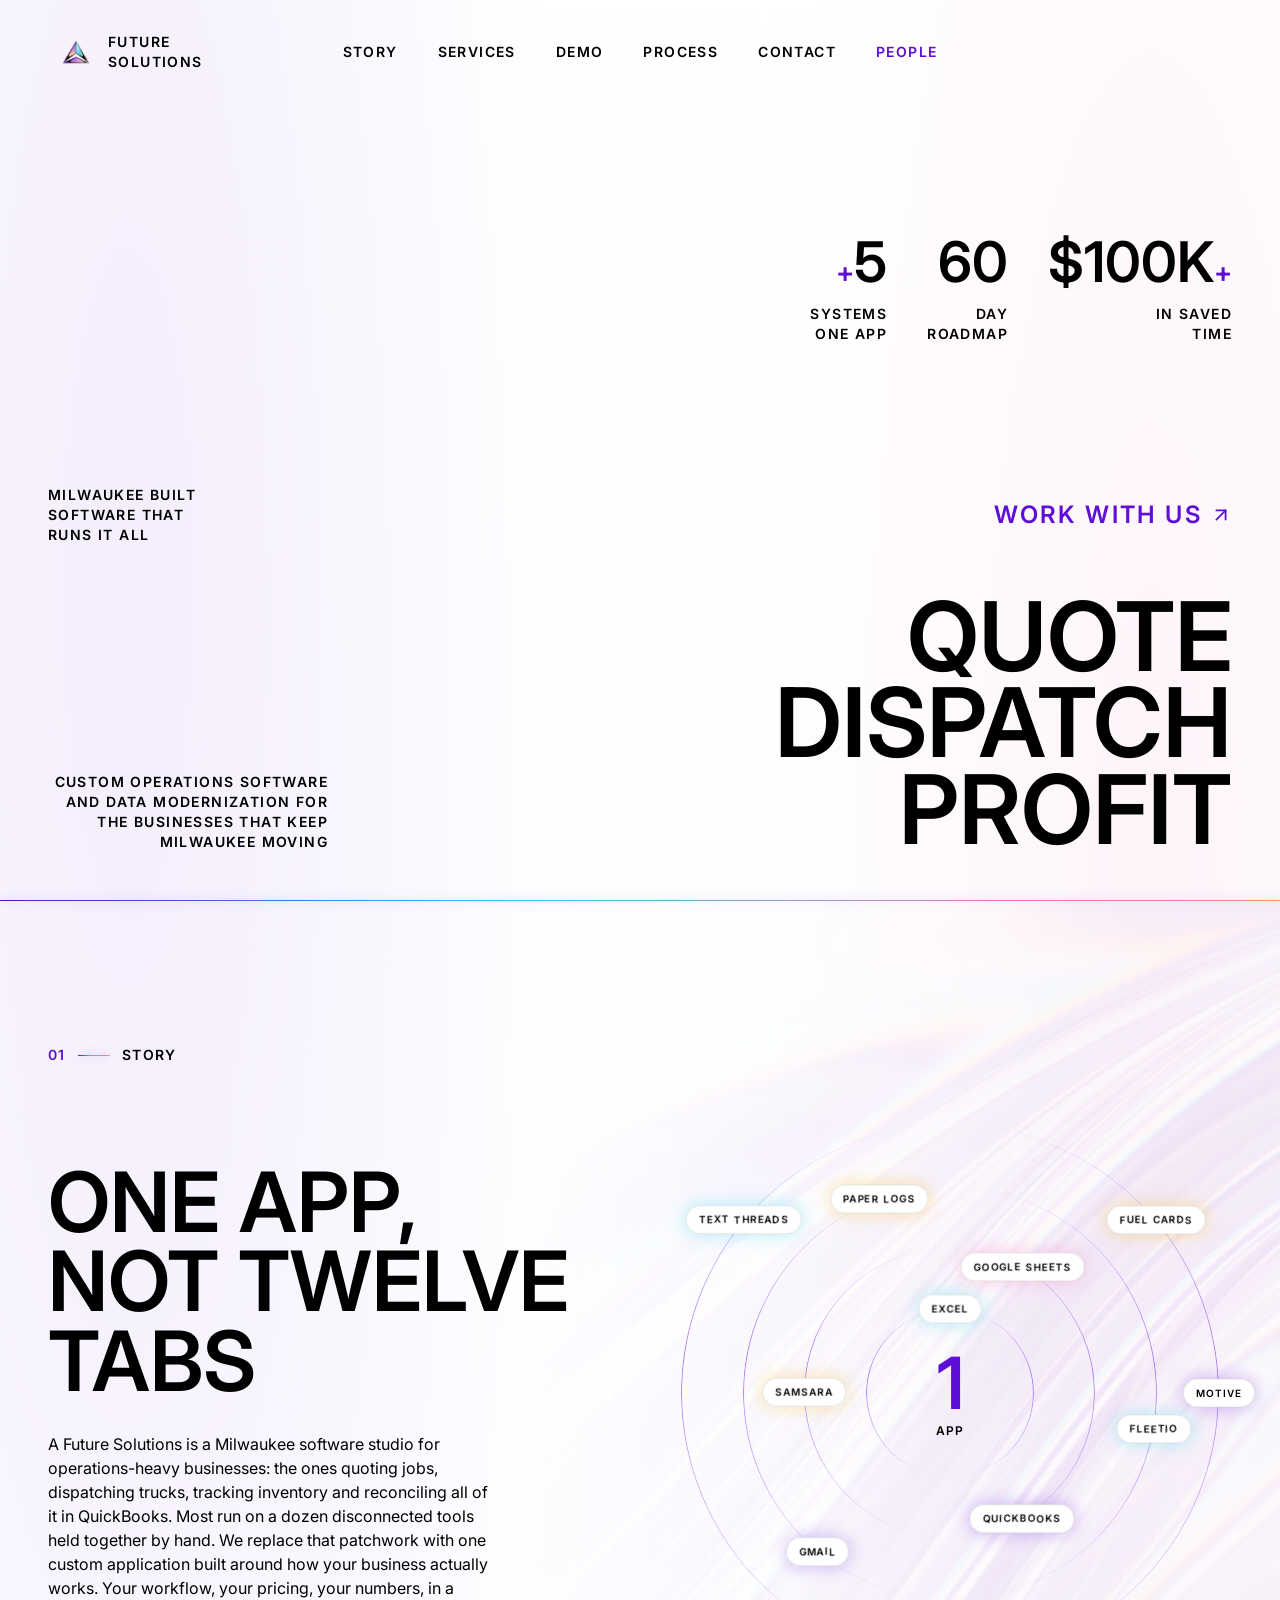
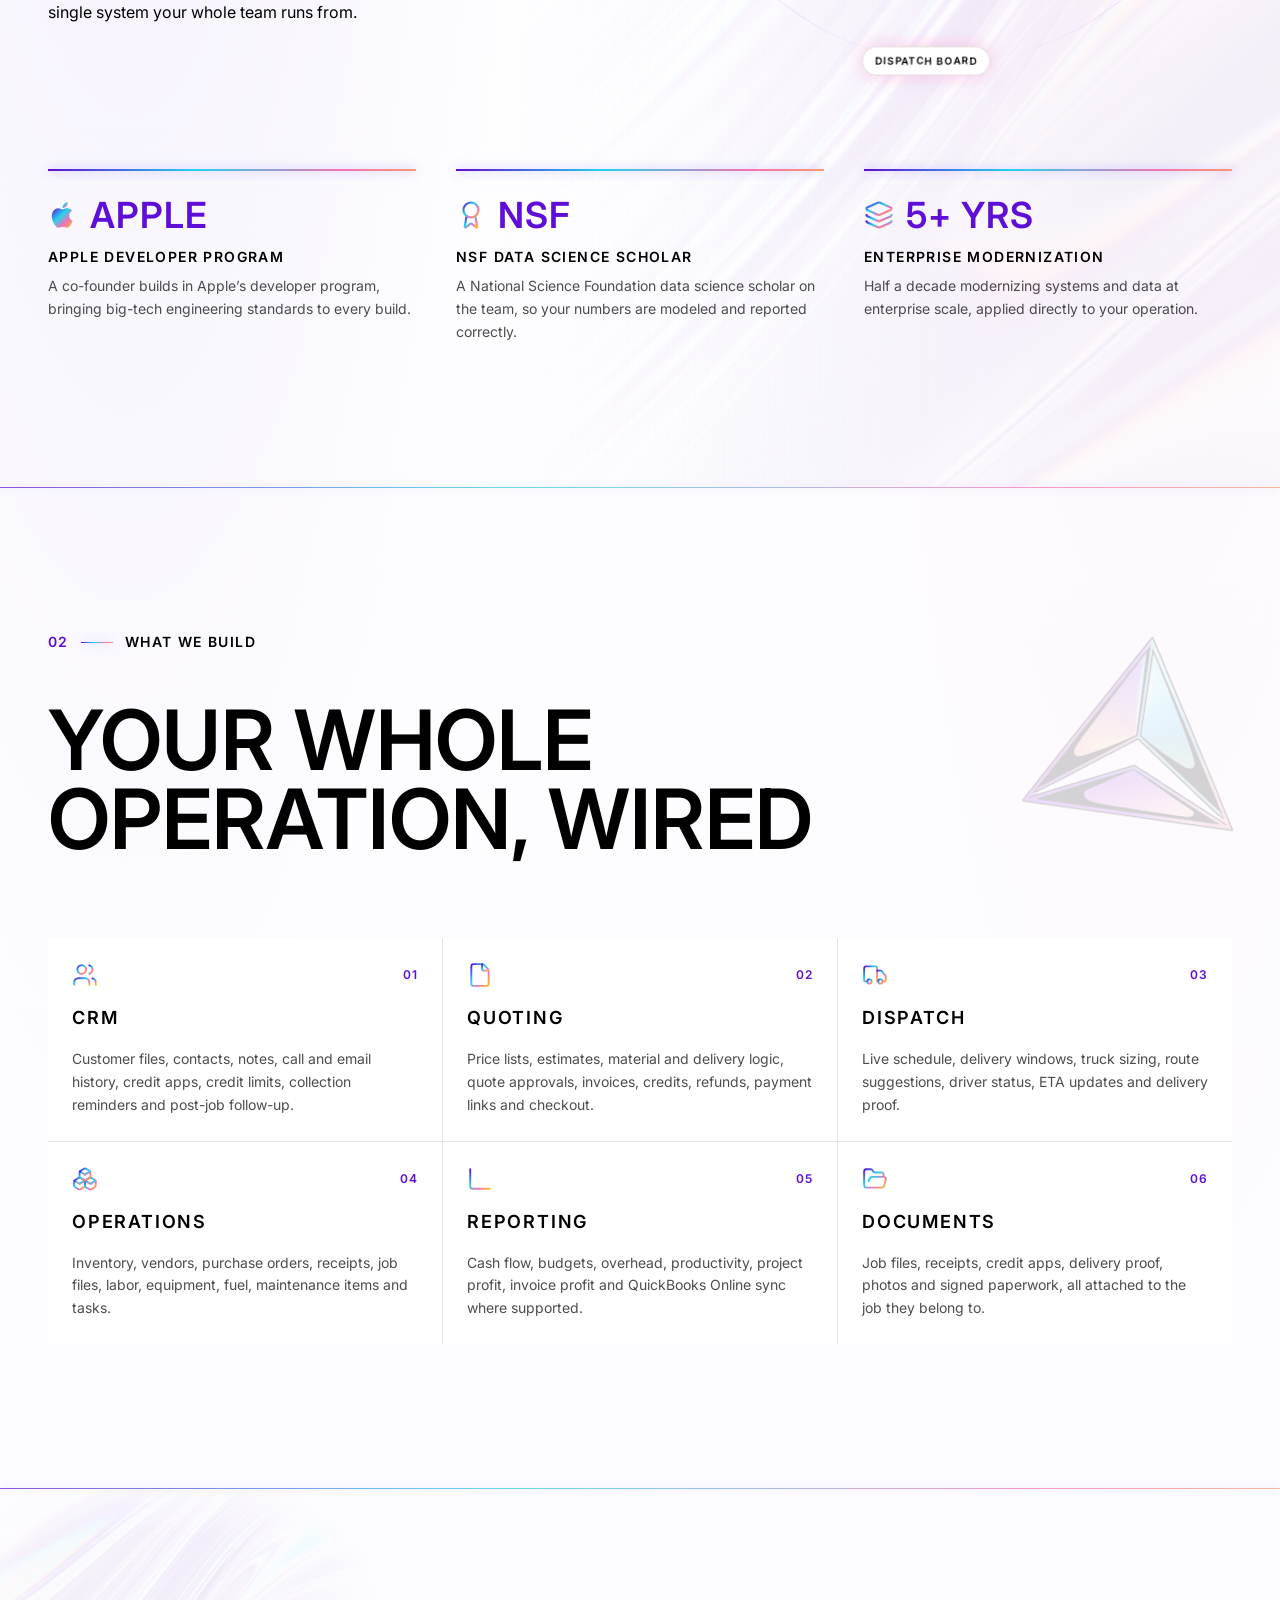
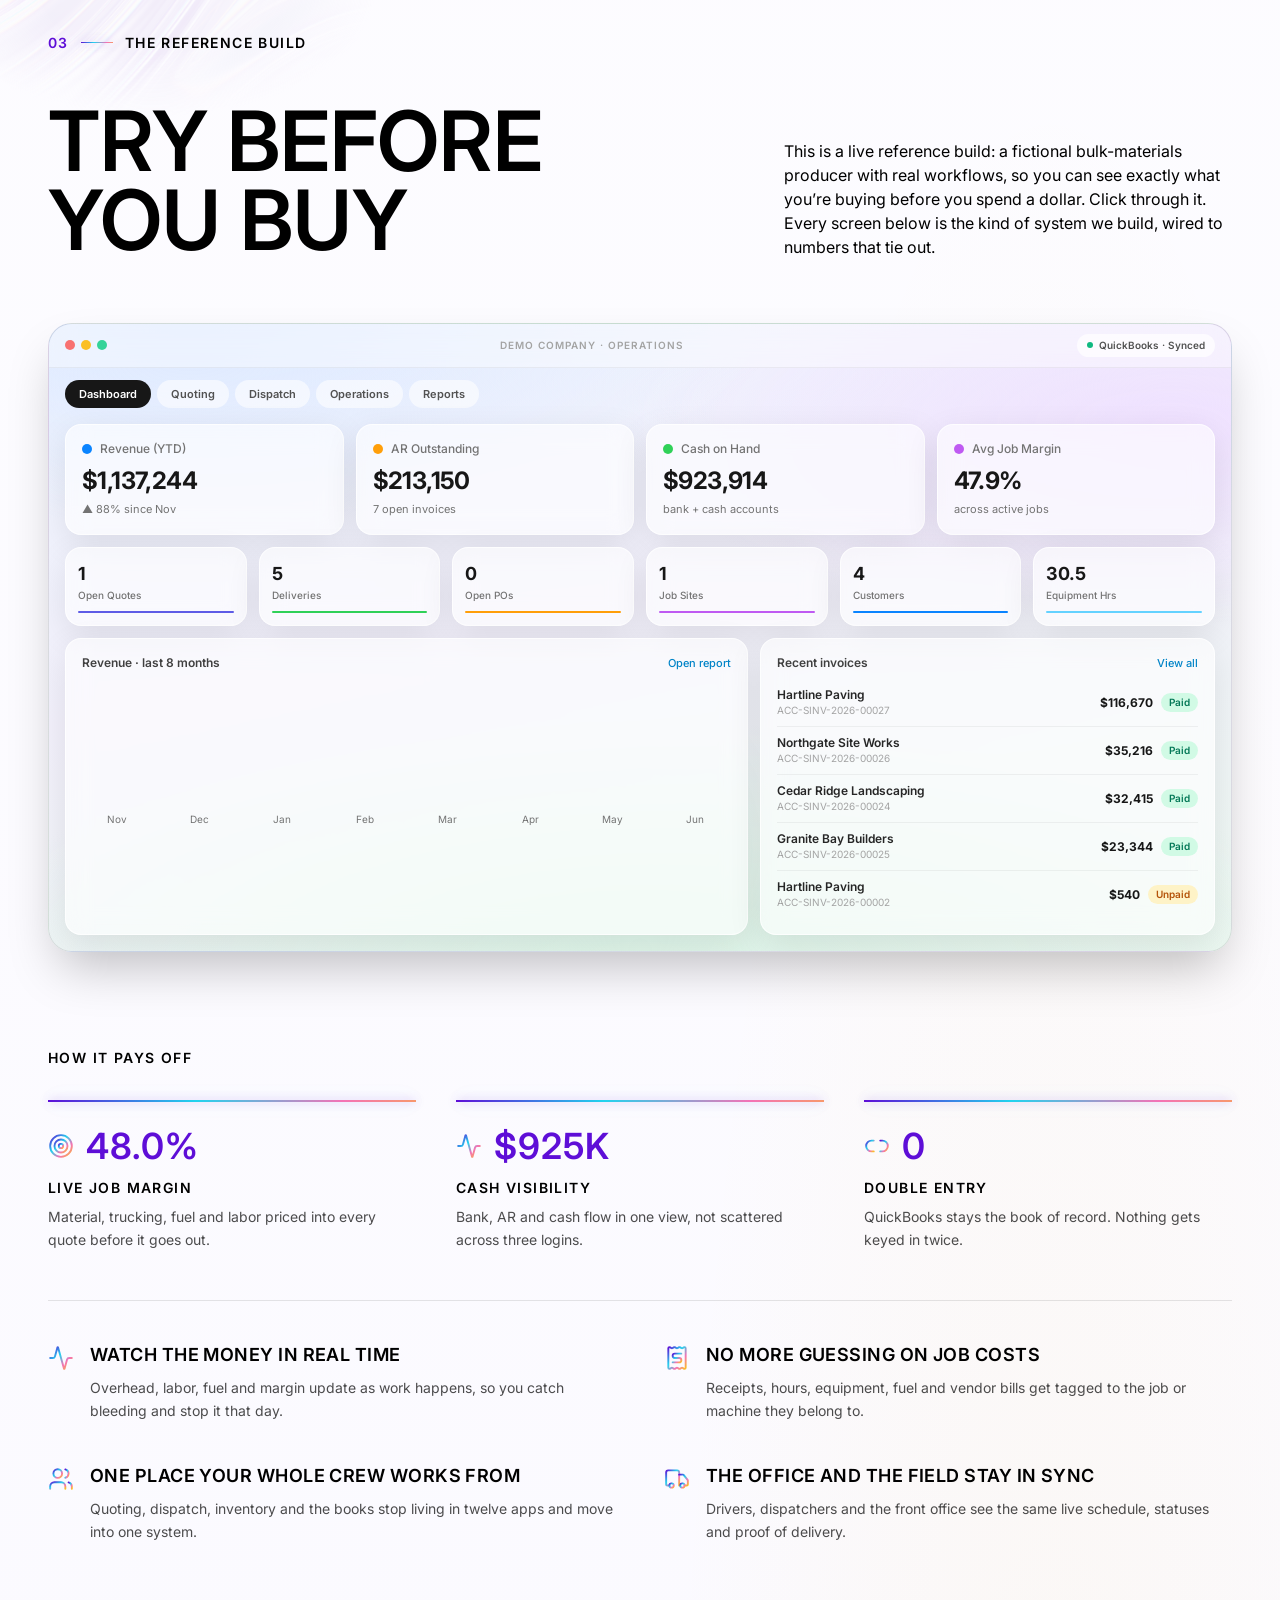
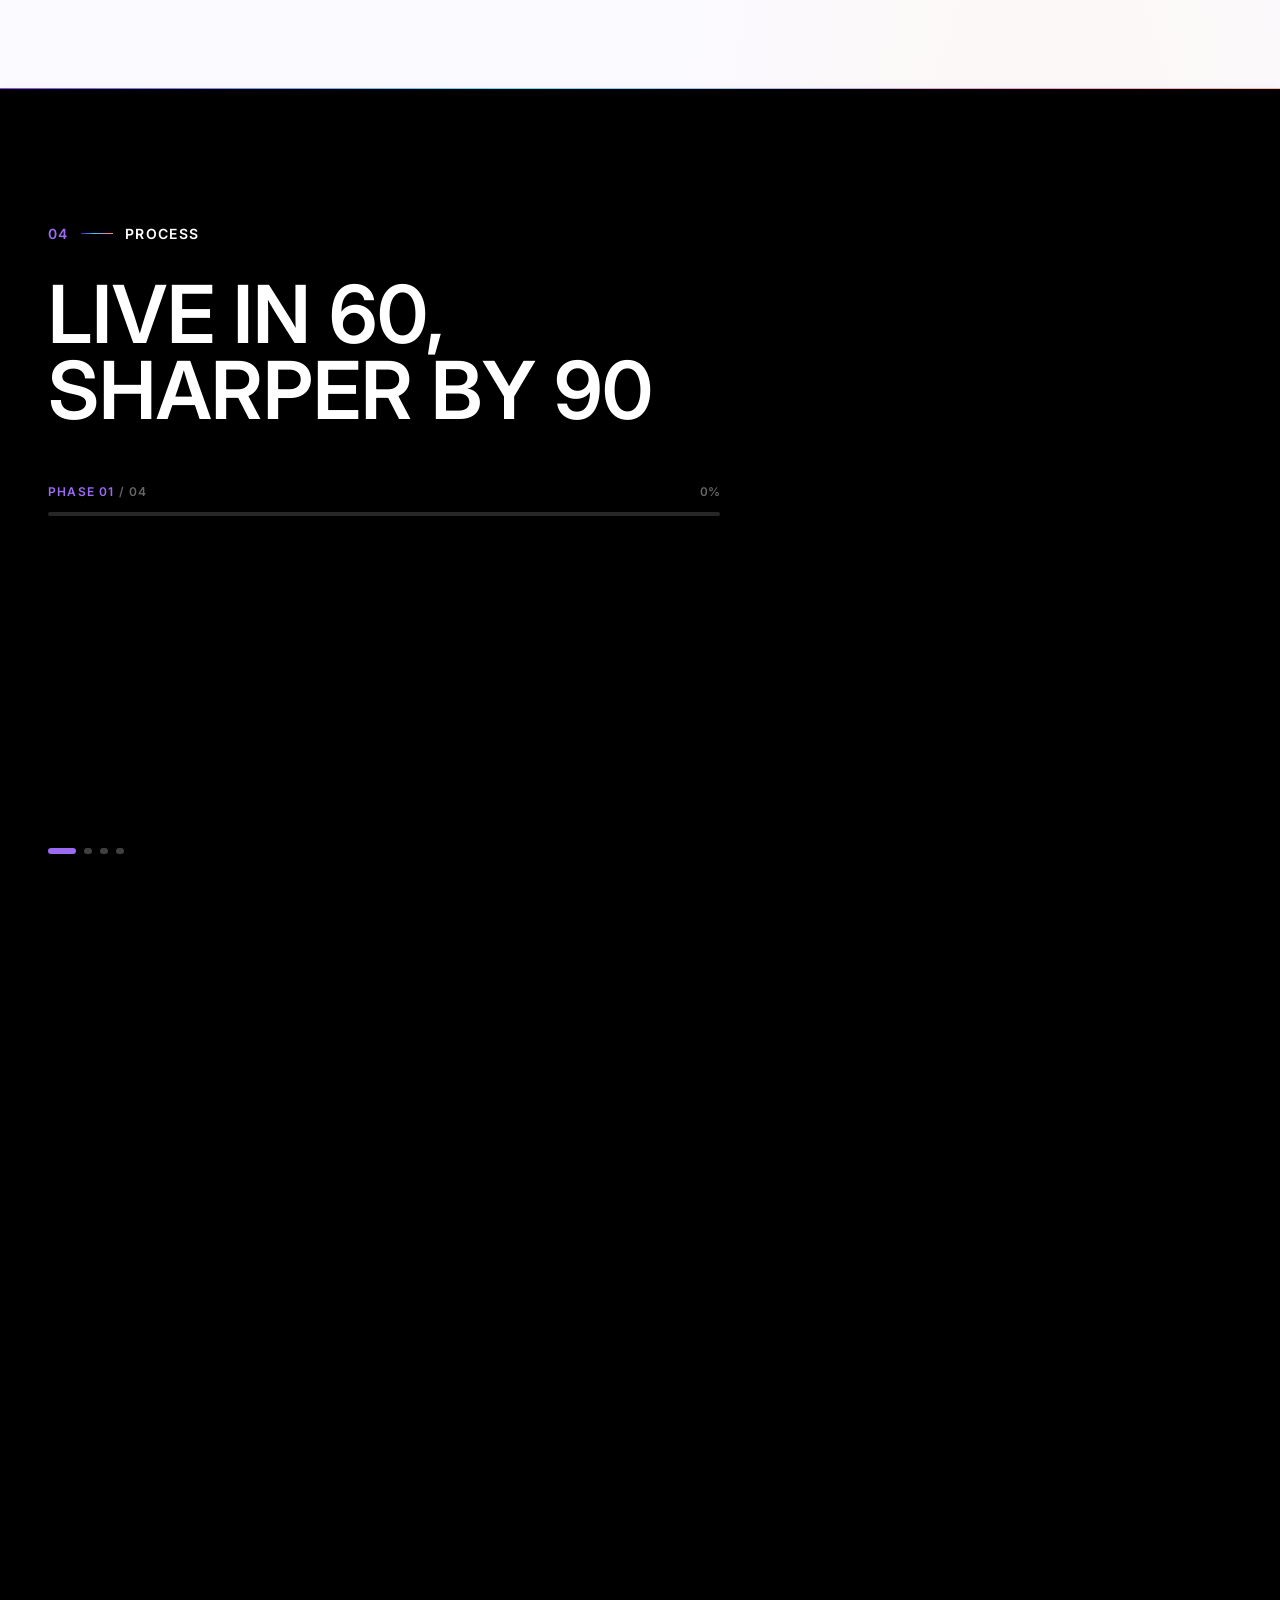
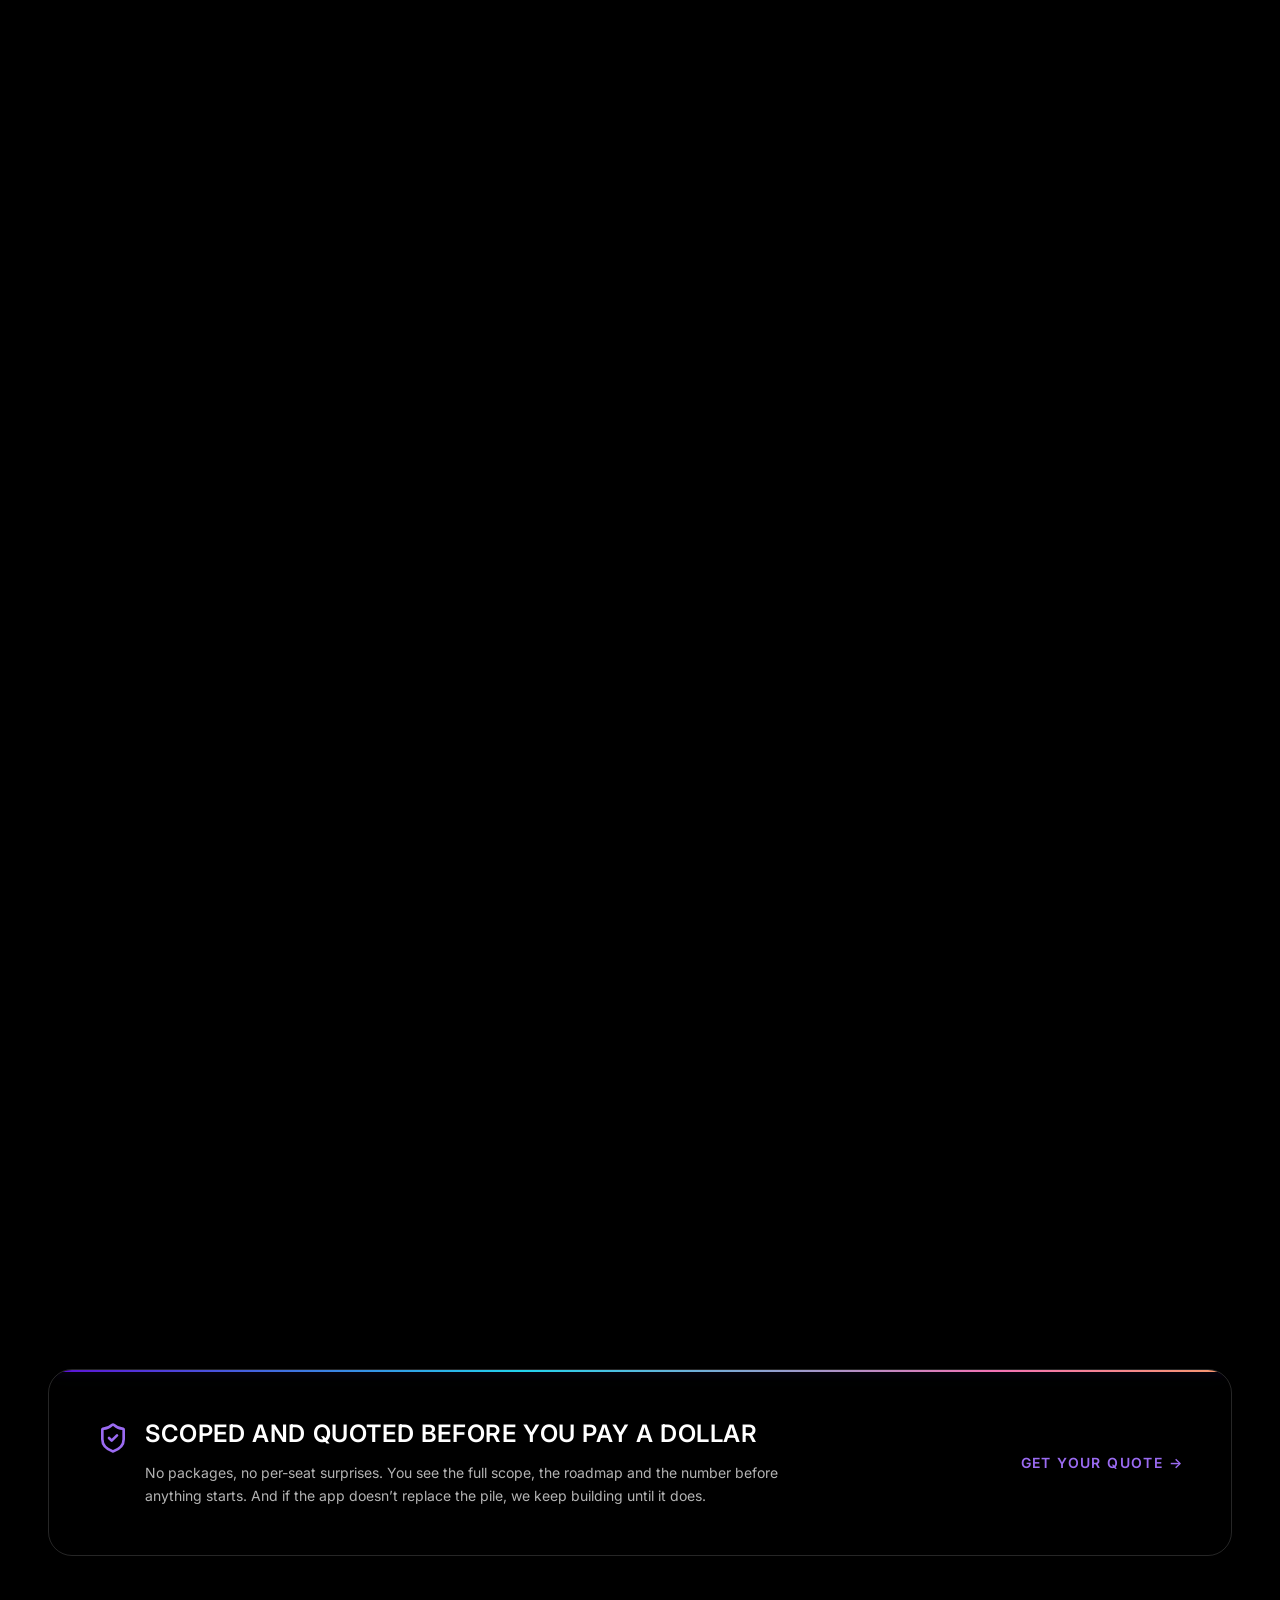
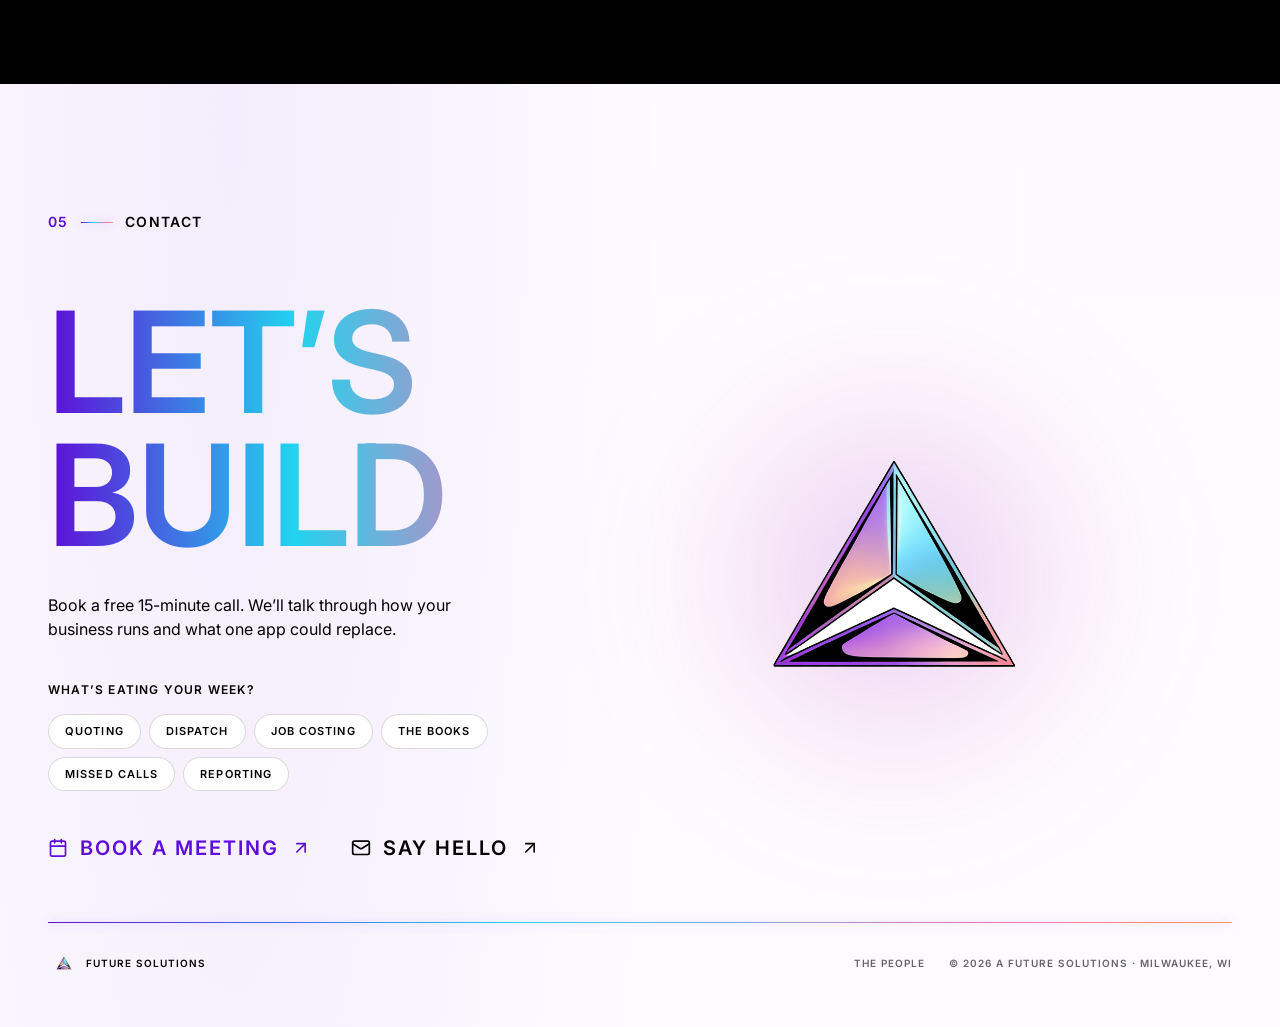
==== index.html @ 91069c3c "Phones stream a 1080p encode of the hero clip (same look, 4x lighter) Same clip, motion, and crossfa" ====
<!doctype html>
<html lang="en">
  <head>
    <meta charset="UTF-8" />
    <meta name="viewport" content="width=device-width, initial-scale=1.0" />
    <title>A Future Solutions</title>
    <meta name="description" content="A Future Solutions — Milwaukee-built custom operations software. Quote, dispatch, profit: your whole operation in one app." />
    <link rel="icon" type="image/png" href="/logo-mark.png" />
    <link rel="apple-touch-icon" href="/logo-mark.png" />
    <meta property="og:title" content="A Future Solutions" />
    <meta property="og:description" content="Milwaukee-built custom operations software. Quote, dispatch, profit: your whole operation in one app." />
    <meta property="og:image" content="/logo-lockup.png" />
    <meta property="og:type" content="website" />
    <meta name="twitter:card" content="summary_large_image" />
    <link rel="preconnect" href="https://d8j0ntlcm91z4.cloudfront.net" />
    <link rel="preconnect" href="https://fonts.googleapis.com" />
    <link rel="preconnect" href="https://fonts.gstatic.com" crossorigin />
    <link href="https://fonts.googleapis.com/css2?family=Inter:wght@400;500;600;700&display=swap" rel="stylesheet" />
    <script type="module" crossorigin src="/assets/index-uuL_kO3Z.js"></script>
    <link rel="stylesheet" crossorigin href="/assets/index-B5d_h5ps.css">
  </head>
  <body>
    <div id="root"></div>
  </body>
</html>
---- assets/index-B5d_h5ps.css ----
*,:before,:after,::backdrop{--tw-border-spacing-x:0;--tw-border-spacing-y:0;--tw-translate-x:0;--tw-translate-y:0;--tw-rotate:0;--tw-skew-x:0;--tw-skew-y:0;--tw-scale-x:1;--tw-scale-y:1;--tw-pan-x: ;--tw-pan-y: ;--tw-pinch-zoom: ;--tw-scroll-snap-strictness:proximity;--tw-gradient-from-position: ;--tw-gradient-via-position: ;--tw-gradient-to-position: ;--tw-ordinal: ;--tw-slashed-zero: ;--tw-numeric-figure: ;--tw-numeric-spacing: ;--tw-numeric-fraction: ;--tw-ring-inset: ;--tw-ring-offset-width:0px;--tw-ring-offset-color:#fff;--tw-ring-color:#3b82f680;--tw-ring-offset-shadow:0 0 #0000;--tw-ring-shadow:0 0 #0000;--tw-shadow:0 0 #0000;--tw-shadow-colored:0 0 #0000;--tw-blur: ;--tw-brightness: ;--tw-contrast: ;--tw-grayscale: ;--tw-hue-rotate: ;--tw-invert: ;--tw-saturate: ;--tw-sepia: ;--tw-drop-shadow: ;--tw-backdrop-blur: ;--tw-backdrop-brightness: ;--tw-backdrop-contrast: ;--tw-backdrop-grayscale: ;--tw-backdrop-hue-rotate: ;--tw-backdrop-invert: ;--tw-backdrop-opacity: ;--tw-backdrop-saturate: ;--tw-backdrop-sepia: ;--tw-contain-size: ;--tw-contain-layout: ;--tw-contain-paint: ;--tw-contain-style: }*,:before,:after{box-sizing:border-box;border:0 solid #e5e7eb}:before,:after{--tw-content:""}html,:host{-webkit-text-size-adjust:100%;tab-size:4;font-feature-settings:normal;font-variation-settings:normal;-webkit-tap-highlight-color:transparent;font-family:ui-sans-serif,system-ui,sans-serif,Apple Color Emoji,Segoe UI Emoji,Segoe UI Symbol,Noto Color Emoji;line-height:1.5}body{line-height:inherit;margin:0}hr{height:0;color:inherit;border-top-width:1px}abbr:where([title]){-webkit-text-decoration:underline dotted;text-decoration:underline dotted}h1,h2,h3,h4,h5,h6{font-size:inherit;font-weight:inherit}a{color:inherit;-webkit-text-decoration:inherit;text-decoration:inherit}b,strong{font-weight:bolder}code,kbd,samp,pre{font-feature-settings:normal;font-variation-settings:normal;font-family:ui-monospace,SFMono-Regular,Menlo,Monaco,Consolas,Liberation Mono,Courier New,monospace;font-size:1em}small{font-size:80%}sub,sup{vertical-align:baseline;font-size:75%;line-height:0;position:relative}sub{bottom:-.25em}sup{top:-.5em}table{text-indent:0;border-color:inherit;border-collapse:collapse}button,input,optgroup,select,textarea{font-feature-settings:inherit;font-variation-settings:inherit;font-family:inherit;font-size:100%;font-weight:inherit;line-height:inherit;letter-spacing:inherit;color:inherit;margin:0;padding:0}button,select{text-transform:none}button,input:where([type=button]),input:where([type=reset]),input:where([type=submit]){-webkit-appearance:button;background-color:#0000;background-image:none}:-moz-focusring{outline:auto}:-moz-ui-invalid{box-shadow:none}progress{vertical-align:baseline}::-webkit-inner-spin-button{height:auto}::-webkit-outer-spin-button{height:auto}[type=search]{-webkit-appearance:textfield;outline-offset:-2px}::-webkit-search-decoration{-webkit-appearance:none}::-webkit-file-upload-button{-webkit-appearance:button;font:inherit}summary{display:list-item}blockquote,dl,dd,h1,h2,h3,h4,h5,h6,hr,figure,p,pre{margin:0}fieldset{margin:0;padding:0}legend{padding:0}ol,ul,menu{margin:0;padding:0;list-style:none}dialog{padding:0}textarea{resize:vertical}input::-moz-placeholder{opacity:1;color:#9ca3af}textarea::-moz-placeholder{opacity:1;color:#9ca3af}input::placeholder,textarea::placeholder{opacity:1;color:#9ca3af}button,[role=button]{cursor:pointer}:disabled{cursor:default}img,svg,video,canvas,audio,iframe,embed,object{vertical-align:middle;display:block}img,video{max-width:100%;height:auto}[hidden]:where(:not([hidden=until-found])){display:none}.pointer-events-none{pointer-events:none}.visible{visibility:visible}.static{position:static}.fixed{position:fixed}.absolute{position:absolute}.relative{position:relative}.sticky{position:sticky}.inset-0{inset:0}.inset-x-0{left:0;right:0}.inset-y-0{top:0;bottom:0}.-left-\[10vw\]{left:-10vw}.-right-\[6vh\]{right:-6vh}.-right-\[7vw\]{right:-7vw}.-top-\[6vh\]{top:-6vh}.bottom-0{bottom:0}.bottom-6{bottom:1.5rem}.bottom-\[16\%\]{bottom:16%}.left-0{left:0}.left-1\/2{left:50%}.right-0{right:0}.top-0{top:0}.top-1\/2{top:50%}.top-2{top:.5rem}.top-\[6vh\]{top:6vh}.z-0{z-index:0}.z-10{z-index:10}.z-50{z-index:50}.z-\[100\]{z-index:100}.z-\[200\]{z-index:200}.mx-auto{margin-left:auto;margin-right:auto}.mb-2{margin-bottom:.5rem}.mb-3{margin-bottom:.75rem}.mb-5{margin-bottom:1.25rem}.mb-6{margin-bottom:1.5rem}.mt-1{margin-top:.25rem}.mt-1\.5{margin-top:.375rem}.mt-10{margin-top:2.5rem}.mt-12{margin-top:3rem}.mt-14{margin-top:3.5rem}.mt-16{margin-top:4rem}.mt-2{margin-top:.5rem}.mt-3{margin-top:.75rem}.mt-4{margin-top:1rem}.mt-5{margin-top:1.25rem}.mt-6{margin-top:1.5rem}.mt-8{margin-top:2rem}.mt-auto{margin-top:auto}.block{display:block}.inline-block{display:inline-block}.flex{display:flex}.table{display:table}.grid{display:grid}.hidden{display:none}.aspect-square{aspect-ratio:1}.aspect-video{aspect-ratio:16/9}.h-0\.5{height:.125rem}.h-1{height:.25rem}.h-1\.5{height:.375rem}.h-12{height:3rem}.h-16{height:4rem}.h-2\.5{height:.625rem}.h-36{height:9rem}.h-7{height:1.75rem}.h-8{height:2rem}.h-9{height:2.25rem}.h-\[18px\]{height:18px}.h-\[26vh\]{height:26vh}.h-\[320vh\]{height:320vh}.h-\[38vh\]{height:38vh}.h-\[3px\]{height:3px}.h-\[40vh\]{height:40vh}.h-\[52vh\]{height:52vh}.h-full{height:100%}.h-px{height:1px}.h-screen{height:100vh}.min-h-\[300px\]{min-height:300px}.min-h-screen{min-height:100vh}.w-1\.5{width:.375rem}.w-12{width:3rem}.w-16{width:4rem}.w-2\.5{width:.625rem}.w-2\/3{width:66.6667%}.w-24{width:6rem}.w-4{width:1rem}.w-40{width:10rem}.w-7{width:1.75rem}.w-8{width:2rem}.w-9{width:2.25rem}.w-\[18px\]{width:18px}.w-\[36vw\]{width:36vw}.w-\[38vh\]{width:38vh}.w-\[46vw\]{width:46vw}.w-\[86\%\]{width:86%}.w-auto{width:auto}.w-full{width:100%}.max-w-2xl{max-width:42rem}.max-w-\[130px\]{max-width:130px}.max-w-\[240px\]{max-width:240px}.max-w-\[460px\]{max-width:460px}.max-w-\[560px\]{max-width:560px}.max-w-lg{max-width:32rem}.max-w-md{max-width:28rem}.flex-1{flex:1}.shrink-0{flex-shrink:0}.grow{flex-grow:1}.origin-left{transform-origin:0}.-translate-x-1\/2{--tw-translate-x:-50%;transform:translate(var(--tw-translate-x), var(--tw-translate-y)) rotate(var(--tw-rotate)) skewX(var(--tw-skew-x)) skewY(var(--tw-skew-y)) scaleX(var(--tw-scale-x)) scaleY(var(--tw-scale-y))}.rotate-\[8deg\]{--tw-rotate:8deg;transform:translate(var(--tw-translate-x), var(--tw-translate-y)) rotate(var(--tw-rotate)) skewX(var(--tw-skew-x)) skewY(var(--tw-skew-y)) scaleX(var(--tw-scale-x)) scaleY(var(--tw-scale-y))}.scale-x-0{--tw-scale-x:0;transform:translate(var(--tw-translate-x), var(--tw-translate-y)) rotate(var(--tw-rotate)) skewX(var(--tw-skew-x)) skewY(var(--tw-skew-y)) scaleX(var(--tw-scale-x)) scaleY(var(--tw-scale-y))}.transform{transform:translate(var(--tw-translate-x), var(--tw-translate-y)) rotate(var(--tw-rotate)) skewX(var(--tw-skew-x)) skewY(var(--tw-skew-y)) scaleX(var(--tw-scale-x)) scaleY(var(--tw-scale-y))}.grid-cols-1{grid-template-columns:repeat(1,minmax(0,1fr))}.grid-cols-2{grid-template-columns:repeat(2,minmax(0,1fr))}.grid-cols-3{grid-template-columns:repeat(3,minmax(0,1fr))}.flex-col{flex-direction:column}.flex-wrap{flex-wrap:wrap}.items-start{align-items:flex-start}.items-end{align-items:flex-end}.items-center{align-items:center}.justify-end{justify-content:flex-end}.justify-center{justify-content:center}.justify-between{justify-content:space-between}.gap-1{gap:.25rem}.gap-1\.5{gap:.375rem}.gap-10{gap:2.5rem}.gap-12{gap:3rem}.gap-14{gap:3.5rem}.gap-2{gap:.5rem}.gap-3{gap:.75rem}.gap-4{gap:1rem}.gap-5{gap:1.25rem}.gap-6{gap:1.5rem}.gap-8{gap:2rem}.gap-px{gap:1px}.gap-x-10{-moz-column-gap:2.5rem;column-gap:2.5rem}.gap-x-12{-moz-column-gap:3rem;column-gap:3rem}.gap-y-10{row-gap:2.5rem}.divide-y>:not([hidden])~:not([hidden]){--tw-divide-y-reverse:0;border-top-width:calc(1px * calc(1 - var(--tw-divide-y-reverse)));border-bottom-width:calc(1px * var(--tw-divide-y-reverse))}.divide-black\/5>:not([hidden])~:not([hidden]){border-color:#0000000d}.overflow-hidden{overflow:hidden}.overflow-x-auto{overflow-x:auto}.whitespace-nowrap{white-space:nowrap}.whitespace-pre-line{white-space:pre-line}.rounded-2xl{border-radius:1rem}.rounded-3xl{border-radius:1.5rem}.rounded-full{border-radius:9999px}.rounded-xl{border-radius:.75rem}.rounded-t-md{border-top-left-radius:.375rem;border-top-right-radius:.375rem}.border{border-width:1px}.border-b{border-bottom-width:1px}.border-t{border-top-width:1px}.border-black{--tw-border-opacity:1;border-color:rgb(0 0 0/var(--tw-border-opacity,1))}.border-black\/10{border-color:#0000001a}.border-black\/15{border-color:#00000026}.border-black\/5{border-color:#0000000d}.border-white{--tw-border-opacity:1;border-color:rgb(255 255 255/var(--tw-border-opacity,1))}.border-white\/15{border-color:#ffffff26}.border-white\/75{border-color:#ffffffbf}.bg-amber-100{--tw-bg-opacity:1;background-color:rgb(254 243 199/var(--tw-bg-opacity,1))}.bg-amber-400{--tw-bg-opacity:1;background-color:rgb(251 191 36/var(--tw-bg-opacity,1))}.bg-black{--tw-bg-opacity:1;background-color:rgb(0 0 0/var(--tw-bg-opacity,1))}.bg-black\/10{background-color:#0000001a}.bg-black\/5{background-color:#0000000d}.bg-emerald-100{--tw-bg-opacity:1;background-color:rgb(209 250 229/var(--tw-bg-opacity,1))}.bg-emerald-400{--tw-bg-opacity:1;background-color:rgb(52 211 153/var(--tw-bg-opacity,1))}.bg-emerald-500{--tw-bg-opacity:1;background-color:rgb(16 185 129/var(--tw-bg-opacity,1))}.bg-neutral-900{--tw-bg-opacity:1;background-color:rgb(23 23 23/var(--tw-bg-opacity,1))}.bg-red-400{--tw-bg-opacity:1;background-color:rgb(248 113 113/var(--tw-bg-opacity,1))}.bg-sky-100{--tw-bg-opacity:1;background-color:rgb(224 242 254/var(--tw-bg-opacity,1))}.bg-white{--tw-bg-opacity:1;background-color:rgb(255 255 255/var(--tw-bg-opacity,1))}.bg-white\/15{background-color:#ffffff26}.bg-white\/40{background-color:#fff6}.bg-white\/60{background-color:#fff9}.bg-white\/70{background-color:#ffffffb3}.bg-cover{background-size:cover}.bg-center{background-position:50%}.object-contain{-o-object-fit:contain;object-fit:contain}.object-cover{-o-object-fit:cover;object-fit:cover}.object-right{-o-object-position:right;object-position:right}.p-3{padding:.75rem}.p-4{padding:1rem}.p-8{padding:2rem}.px-2{padding-left:.5rem;padding-right:.5rem}.px-2\.5{padding-left:.625rem;padding-right:.625rem}.px-3{padding-left:.75rem;padding-right:.75rem}.px-3\.5{padding-left:.875rem;padding-right:.875rem}.px-4{padding-left:1rem;padding-right:1rem}.px-5{padding-left:1.25rem;padding-right:1.25rem}.py-0\.5{padding-top:.125rem;padding-bottom:.125rem}.py-1{padding-top:.25rem;padding-bottom:.25rem}.py-1\.5{padding-top:.375rem;padding-bottom:.375rem}.py-14{padding-top:3.5rem;padding-bottom:3.5rem}.py-2{padding-top:.5rem;padding-bottom:.5rem}.py-2\.5{padding-top:.625rem;padding-bottom:.625rem}.py-24{padding-top:6rem;padding-bottom:6rem}.py-3{padding-top:.75rem;padding-bottom:.75rem}.py-8{padding-top:2rem;padding-bottom:2rem}.pb-24{padding-bottom:6rem}.pb-8{padding-bottom:2rem}.pt-10{padding-top:2.5rem}.pt-14{padding-top:3.5rem}.pt-24{padding-top:6rem}.pt-3{padding-top:.75rem}.pt-5{padding-top:1.25rem}.pt-6{padding-top:1.5rem}.text-left{text-align:left}.text-center{text-align:center}.text-right{text-align:right}.text-2xl{font-size:1.5rem;line-height:2rem}.text-3xl{font-size:1.875rem;line-height:2.25rem}.text-\[10px\]{font-size:10px}.text-\[11px\]{font-size:11px}.text-\[9px\]{font-size:9px}.text-base{font-size:1rem;line-height:1.5rem}.text-lg{font-size:1.125rem;line-height:1.75rem}.text-sm{font-size:.875rem;line-height:1.25rem}.text-xl{font-size:1.25rem;line-height:1.75rem}.text-xs{font-size:.75rem;line-height:1rem}.font-bold{font-weight:700}.font-medium{font-weight:500}.font-semibold{font-weight:600}.uppercase{text-transform:uppercase}.normal-case{text-transform:none}.tabular-nums{--tw-numeric-spacing:tabular-nums;font-variant-numeric:var(--tw-ordinal) var(--tw-slashed-zero) var(--tw-numeric-figure) var(--tw-numeric-spacing) var(--tw-numeric-fraction)}.leading-relaxed{line-height:1.625}.leading-tight{line-height:1.25}.tracking-\[0\.32em\]{letter-spacing:.32em}.tracking-normal{letter-spacing:0}.tracking-tight{letter-spacing:-.025em}.tracking-wide{letter-spacing:.025em}.tracking-wider{letter-spacing:.05em}.tracking-widest{letter-spacing:.1em}.text-amber-700{--tw-text-opacity:1;color:rgb(180 83 9/var(--tw-text-opacity,1))}.text-black{--tw-text-opacity:1;color:rgb(0 0 0/var(--tw-text-opacity,1))}.text-black\/50{color:#00000080}.text-black\/60{color:#0009}.text-black\/70{color:#000000b3}.text-emerald-600{--tw-text-opacity:1;color:rgb(5 150 105/var(--tw-text-opacity,1))}.text-emerald-700{--tw-text-opacity:1;color:rgb(4 120 87/var(--tw-text-opacity,1))}.text-neutral-400{--tw-text-opacity:1;color:rgb(163 163 163/var(--tw-text-opacity,1))}.text-neutral-500{--tw-text-opacity:1;color:rgb(115 115 115/var(--tw-text-opacity,1))}.text-neutral-600{--tw-text-opacity:1;color:rgb(82 82 82/var(--tw-text-opacity,1))}.text-neutral-700{--tw-text-opacity:1;color:rgb(64 64 64/var(--tw-text-opacity,1))}.text-neutral-800{--tw-text-opacity:1;color:rgb(38 38 38/var(--tw-text-opacity,1))}.text-neutral-900{--tw-text-opacity:1;color:rgb(23 23 23/var(--tw-text-opacity,1))}.text-sky-600{--tw-text-opacity:1;color:rgb(2 132 199/var(--tw-text-opacity,1))}.text-sky-700{--tw-text-opacity:1;color:rgb(3 105 161/var(--tw-text-opacity,1))}.text-white{--tw-text-opacity:1;color:rgb(255 255 255/var(--tw-text-opacity,1))}.text-white\/40{color:#fff6}.text-white\/70{color:#ffffffb3}.text-white\/80{color:#fffc}.opacity-20{opacity:.2}.opacity-30{opacity:.3}.opacity-70{opacity:.7}.opacity-90{opacity:.9}.opacity-\[0\.16\]{opacity:.16}.opacity-\[0\.35\]{opacity:.35}.mix-blend-multiply{mix-blend-mode:multiply}.mix-blend-screen{mix-blend-mode:screen}.mix-blend-difference{mix-blend-mode:difference}.shadow-2xl{--tw-shadow:0 25px 50px -12px #00000040;--tw-shadow-colored:0 25px 50px -12px var(--tw-shadow-color);box-shadow:var(--tw-ring-offset-shadow,0 0 #0000), var(--tw-ring-shadow,0 0 #0000), var(--tw-shadow)}.shadow-\[0_10px_34px_rgba\(0\,0\,0\,0\.09\)\]{--tw-shadow:0 10px 34px #00000017;--tw-shadow-colored:0 10px 34px var(--tw-shadow-color);box-shadow:var(--tw-ring-offset-shadow,0 0 #0000), var(--tw-ring-shadow,0 0 #0000), var(--tw-shadow)}.ring{--tw-ring-offset-shadow:var(--tw-ring-inset) 0 0 0 var(--tw-ring-offset-width) var(--tw-ring-offset-color);--tw-ring-shadow:var(--tw-ring-inset) 0 0 0 calc(3px + var(--tw-ring-offset-width)) var(--tw-ring-color);box-shadow:var(--tw-ring-offset-shadow), var(--tw-ring-shadow), var(--tw-shadow,0 0 #0000)}.blur{--tw-blur:blur(8px);filter:var(--tw-blur) var(--tw-brightness) var(--tw-contrast) var(--tw-grayscale) var(--tw-hue-rotate) var(--tw-invert) var(--tw-saturate) var(--tw-sepia) var(--tw-drop-shadow)}.blur-3xl{--tw-blur:blur(64px);filter:var(--tw-blur) var(--tw-brightness) var(--tw-contrast) var(--tw-grayscale) var(--tw-hue-rotate) var(--tw-invert) var(--tw-saturate) var(--tw-sepia) var(--tw-drop-shadow)}.filter{filter:var(--tw-blur) var(--tw-brightness) var(--tw-contrast) var(--tw-grayscale) var(--tw-hue-rotate) var(--tw-invert) var(--tw-saturate) var(--tw-sepia) var(--tw-drop-shadow)}.backdrop-blur-md{--tw-backdrop-blur:blur(12px);-webkit-backdrop-filter:var(--tw-backdrop-blur) var(--tw-backdrop-brightness) var(--tw-backdrop-contrast) var(--tw-backdrop-grayscale) var(--tw-backdrop-hue-rotate) var(--tw-backdrop-invert) var(--tw-backdrop-opacity) var(--tw-backdrop-saturate) var(--tw-backdrop-sepia);backdrop-filter:var(--tw-backdrop-blur) var(--tw-backdrop-brightness) var(--tw-backdrop-contrast) var(--tw-backdrop-grayscale) var(--tw-backdrop-hue-rotate) var(--tw-backdrop-invert) var(--tw-backdrop-opacity) var(--tw-backdrop-saturate) var(--tw-backdrop-sepia)}.transition{transition-property:color,background-color,border-color,text-decoration-color,fill,stroke,opacity,box-shadow,transform,filter,-webkit-backdrop-filter,backdrop-filter;transition-duration:.15s;transition-timing-function:cubic-bezier(.4,0,.2,1)}.transition-all{transition-property:all;transition-duration:.15s;transition-timing-function:cubic-bezier(.4,0,.2,1)}.transition-colors{transition-property:color,background-color,border-color,text-decoration-color,fill,stroke;transition-duration:.15s;transition-timing-function:cubic-bezier(.4,0,.2,1)}.transition-transform{transition-property:transform;transition-duration:.15s;transition-timing-function:cubic-bezier(.4,0,.2,1)}.duration-200{transition-duration:.2s}.duration-300{transition-duration:.3s}.ease-in-out{transition-timing-function:cubic-bezier(.4,0,.2,1)}.\[-webkit-mask-image\:radial-gradient\(circle\,\#000_45\%\,transparent_72\%\)\]{-webkit-mask-image:radial-gradient(circle,#000 45%,#0000 72%)}.\[-webkit-mask-image\:radial-gradient\(closest-side\,\#000_40\%\,transparent_80\%\)\]{-webkit-mask-image:radial-gradient(closest-side,#000 40%,#0000 80%)}.\[filter\:invert\(1\)_hue-rotate\(180deg\)_brightness\(0\.9\)_contrast\(1\.25\)\]{filter:invert()hue-rotate(180deg)brightness(.9)contrast(1.25)}.\[mask-image\:radial-gradient\(circle\,\#000_45\%\,transparent_72\%\)\]{-webkit-mask-image:radial-gradient(circle,#000 45%,#0000 72%);mask-image:radial-gradient(circle,#000 45%,#0000 72%)}.\[mask-image\:radial-gradient\(closest-side\,\#000_40\%\,transparent_80\%\)\]{-webkit-mask-image:radial-gradient(closest-side,#000 40%,#0000 80%);mask-image:radial-gradient(closest-side,#000 40%,#0000 80%)}html{scroll-behavior:smooth}:root{--accent:#5e0ed7;--accent-soft:#9b6bf2;--holo-1:#5e0ed7;--holo-2:#22d3ee;--holo-3:#f472b6;--holo-4:#fbbf24;--holo-5:#a78bfa}html,body{margin:0;padding:0;overflow-x:clip}body{background:radial-gradient(55% 40% at 10% 6%,#5e0ed712,#0000 62%),radial-gradient(48% 38% at 90% 10%,#f472b612,#0000 62%),radial-gradient(50% 42% at 82% 62%,#fbbf240f,#0000 62%),radial-gradient(55% 45% at 18% 90%,#5e0ed70f,#0000 62%),linear-gradient(#fff 0%,#fbfaff 55%,#fdfbff 100%)}@keyframes neon-drift{0%{background-position:0%}to{background-position:200%}}.neon-bar{background:linear-gradient(90deg, var(--holo-1), var(--holo-2), var(--holo-3), var(--holo-4), var(--holo-5), var(--holo-1));background-size:200% 100%;animation:9s linear infinite neon-drift;box-shadow:0 0 10px #5e0ed759,0 0 22px #22d3ee26}@media (prefers-reduced-motion:reduce){.neon-bar{animation:none}}.cv-auto{content-visibility:auto;contain-intrinsic-size:auto 900px}.neon-text{background:linear-gradient(90deg, var(--holo-1), var(--holo-2), var(--holo-3), var(--holo-5), var(--holo-1));color:#0000;-webkit-text-fill-color:transparent;background-size:200% 100%;-webkit-background-clip:text;background-clip:text;animation:10s linear infinite neon-drift}@media (prefers-reduced-motion:reduce){.neon-text{animation:none}}@keyframes orbit-cw{0%{transform:rotate(0)}to{transform:rotate(360deg)}}@keyframes orbit-ccw{0%{transform:rotate(0)}to{transform:rotate(-360deg)}}.orbit-border{-webkit-mask-composite:xor;-webkit-mask-composite:xor;background:linear-gradient(#9b6bf200 0%,#9b6bf2e6 43%,#9b6bf200 100%);border-radius:9999px;padding:1px;-webkit-mask-image:linear-gradient(#fff 0 0),linear-gradient(#fff 0 0);mask-image:linear-gradient(#fff 0 0),linear-gradient(#fff 0 0);-webkit-mask-position:0 0,0 0;mask-position:0 0,0 0;-webkit-mask-size:auto,auto;mask-size:auto,auto;-webkit-mask-repeat:repeat,repeat;mask-repeat:repeat,repeat;-webkit-mask-clip:content-box,border-box;mask-clip:content-box,border-box;-webkit-mask-origin:content-box,border-box;mask-origin:content-box,border-box;-webkit-mask-composite:xor;mask-composite:exclude;-webkit-mask-source-type:auto,auto;mask-mode:match-source,match-source}@media (prefers-reduced-motion:reduce){[style*=orbit-cw],[style*=orbit-ccw]{animation:none!important}}.last\:border-0:last-child{border-width:0}.hover\:-translate-y-1:hover{--tw-translate-y:-.25rem;transform:translate(var(--tw-translate-x), var(--tw-translate-y)) rotate(var(--tw-rotate)) skewX(var(--tw-skew-x)) skewY(var(--tw-skew-y)) scaleX(var(--tw-scale-x)) scaleY(var(--tw-scale-y))}.hover\:bg-black\/5:hover{background-color:#0000000d}.hover\:bg-white:hover{--tw-bg-opacity:1;background-color:rgb(255 255 255/var(--tw-bg-opacity,1))}.hover\:text-black:hover{--tw-text-opacity:1;color:rgb(0 0 0/var(--tw-text-opacity,1))}.group:hover .group-hover\:scale-110{--tw-scale-x:1.1;--tw-scale-y:1.1;transform:translate(var(--tw-translate-x), var(--tw-translate-y)) rotate(var(--tw-rotate)) skewX(var(--tw-skew-x)) skewY(var(--tw-skew-y)) scaleX(var(--tw-scale-x)) scaleY(var(--tw-scale-y))}.group:hover .group-hover\:scale-x-100{--tw-scale-x:1;transform:translate(var(--tw-translate-x), var(--tw-translate-y)) rotate(var(--tw-rotate)) skewX(var(--tw-skew-x)) skewY(var(--tw-skew-y)) scaleX(var(--tw-scale-x)) scaleY(var(--tw-scale-y))}@media (width>=640px){.sm\:block{display:block}.sm\:table-cell{display:table-cell}.sm\:h-14{height:3.5rem}.sm\:h-\[22px\]{height:22px}.sm\:h-\[30vh\]{height:30vh}.sm\:w-14{width:3.5rem}.sm\:w-\[180px\]{width:180px}.sm\:w-\[22px\]{width:22px}.sm\:w-full{width:100%}.sm\:max-w-\[160px\]{max-width:160px}.sm\:max-w-none{max-width:none}.sm\:grid-cols-2{grid-template-columns:repeat(2,minmax(0,1fr))}.sm\:grid-cols-3{grid-template-columns:repeat(3,minmax(0,1fr))}.sm\:flex-row{flex-direction:row}.sm\:items-center{align-items:center}.sm\:justify-between{justify-content:space-between}.sm\:gap-10{gap:2.5rem}.sm\:gap-4{gap:1rem}.sm\:gap-8{gap:2rem}.sm\:p-6{padding:1.5rem}.sm\:px-8{padding-left:2rem;padding-right:2rem}.sm\:text-2xl{font-size:1.5rem;line-height:2rem}.sm\:text-4xl{font-size:2.25rem;line-height:2.5rem}.sm\:text-\[10px\]{font-size:10px}.sm\:text-base{font-size:1rem;line-height:1.5rem}.sm\:text-lg{font-size:1.125rem;line-height:1.75rem}.sm\:text-sm{font-size:.875rem;line-height:1.25rem}.sm\:text-xl{font-size:1.25rem;line-height:1.75rem}.sm\:text-xs{font-size:.75rem;line-height:1rem}}@media (width>=768px){.md\:mr-\[6vw\]{margin-right:6vw}.md\:mt-10{margin-top:2.5rem}.md\:mt-12{margin-top:3rem}.md\:mt-14{margin-top:3.5rem}.md\:mt-16{margin-top:4rem}.md\:mt-20{margin-top:5rem}.md\:mt-24{margin-top:6rem}.md\:mt-8{margin-top:2rem}.md\:block{display:block}.md\:flex{display:flex}.md\:hidden{display:none}.md\:h-\[52vh\]{height:52vh}.md\:h-\[58vh\]{height:58vh}.md\:min-h-\[260px\]{min-height:260px}.md\:w-1\/2{width:50%}.md\:w-\[280px\]{width:280px}.md\:w-\[52vh\]{width:52vh}.md\:max-w-xs{max-width:20rem}.md\:grid-cols-2{grid-template-columns:repeat(2,minmax(0,1fr))}.md\:flex-row{flex-direction:row}.md\:items-end{align-items:flex-end}.md\:items-center{align-items:center}.md\:justify-between{justify-content:space-between}.md\:gap-10{gap:2.5rem}.md\:gap-12{gap:3rem}.md\:p-12{padding:3rem}.md\:px-12{padding-left:3rem;padding-right:3rem}.md\:py-0{padding-top:0;padding-bottom:0}.md\:py-16{padding-top:4rem;padding-bottom:4rem}.md\:py-36{padding-top:9rem;padding-bottom:9rem}.md\:pb-12{padding-bottom:3rem}.md\:pb-32{padding-bottom:8rem}.md\:pt-20{padding-top:5rem}.md\:pt-32{padding-top:8rem}.md\:pt-6{padding-top:1.5rem}.md\:text-right{text-align:right}.md\:text-2xl{font-size:1.5rem;line-height:2rem}.md\:text-sm{font-size:.875rem;line-height:1.25rem}}@media (width>=1024px){.lg\:block{display:block}.lg\:grid-cols-2{grid-template-columns:repeat(2,minmax(0,1fr))}.lg\:grid-cols-3{grid-template-columns:repeat(3,minmax(0,1fr))}.lg\:grid-cols-4{grid-template-columns:repeat(4,minmax(0,1fr))}.lg\:grid-cols-6{grid-template-columns:repeat(6,minmax(0,1fr))}.lg\:grid-cols-\[3fr_2fr\]{grid-template-columns:3fr 2fr}}
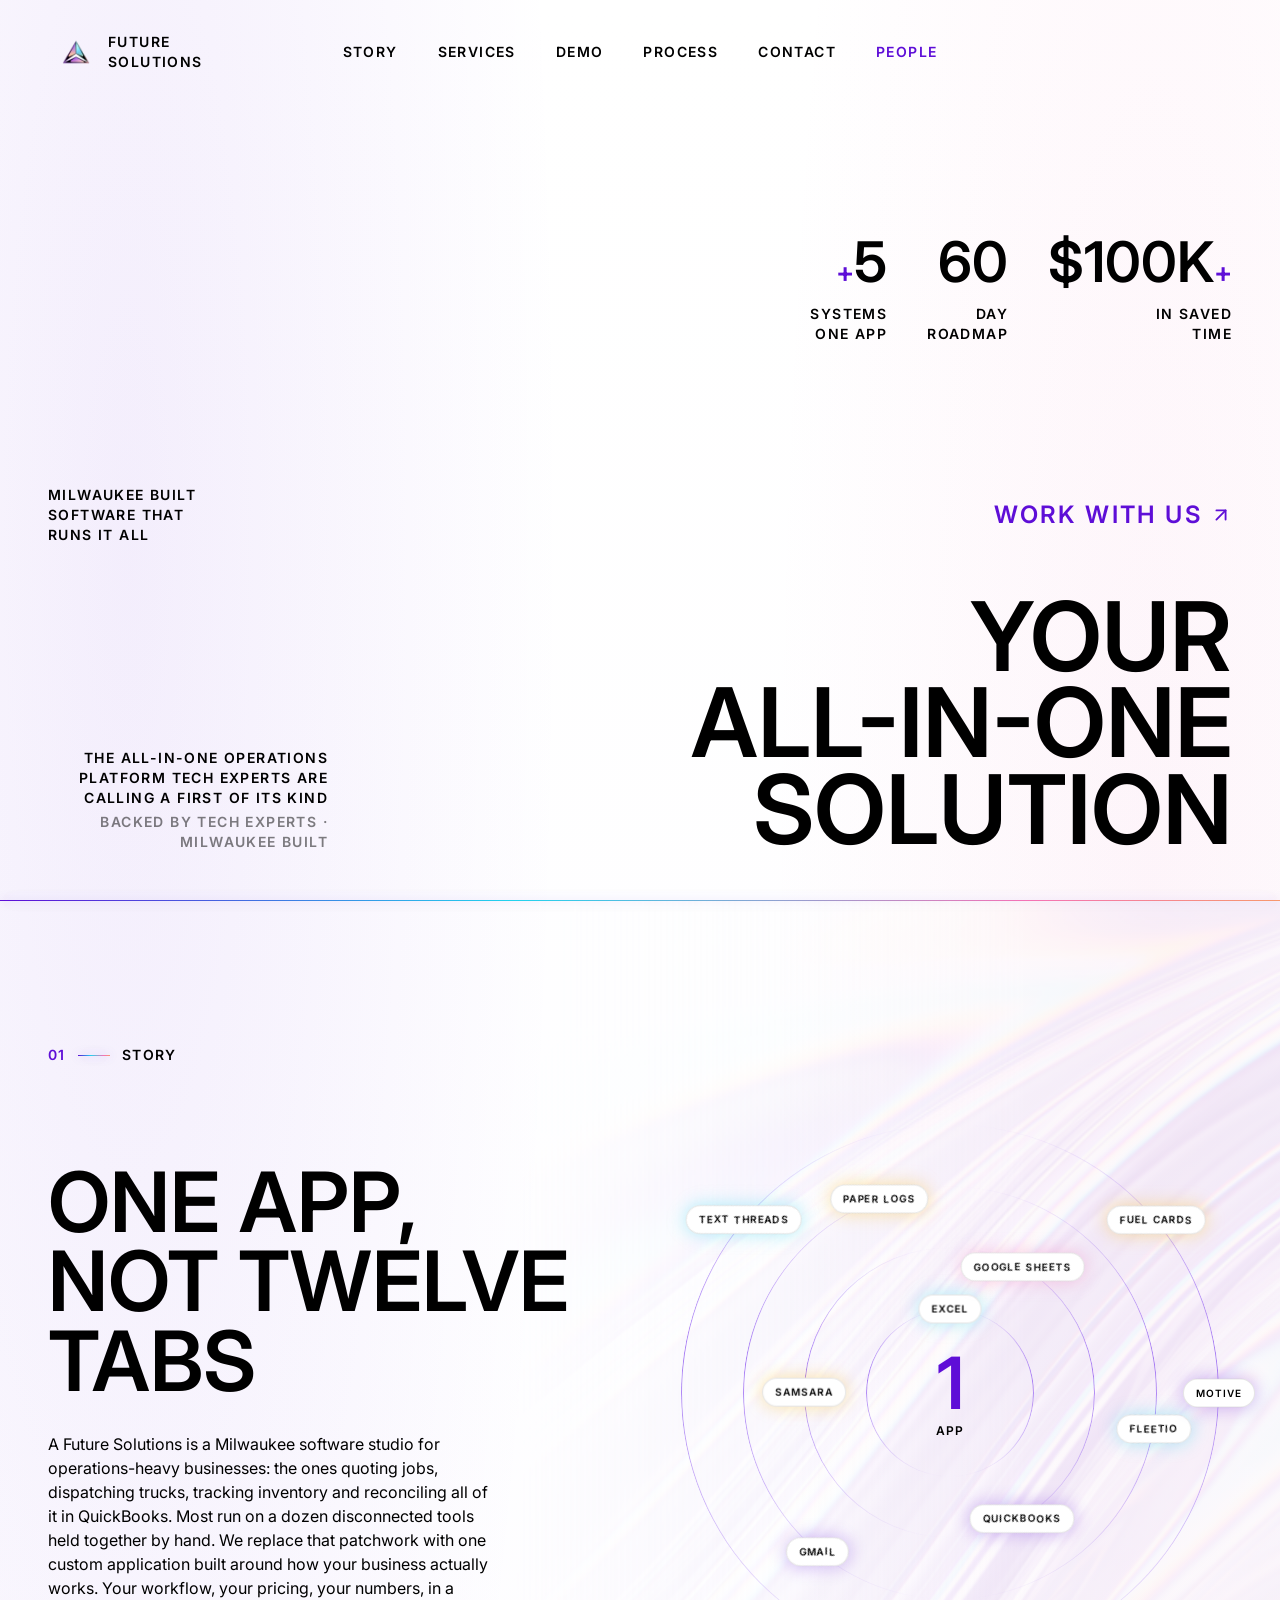
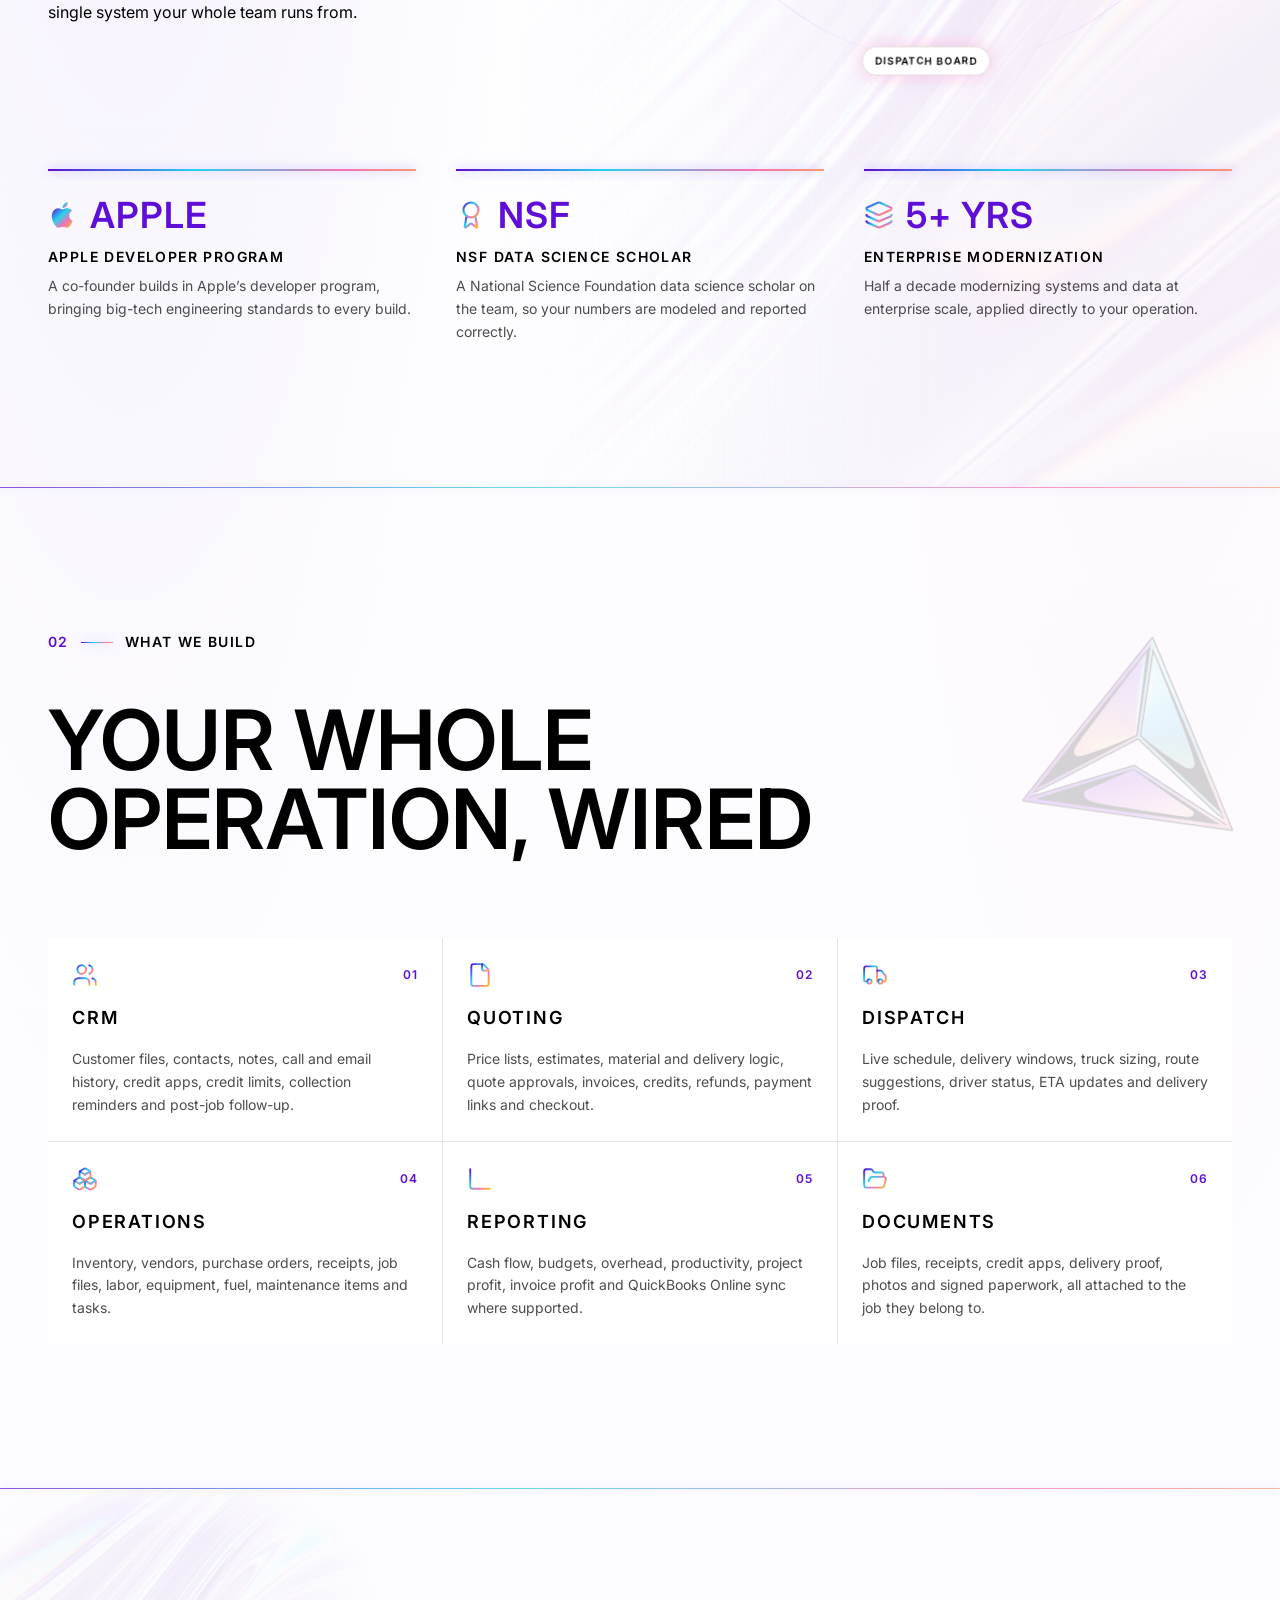
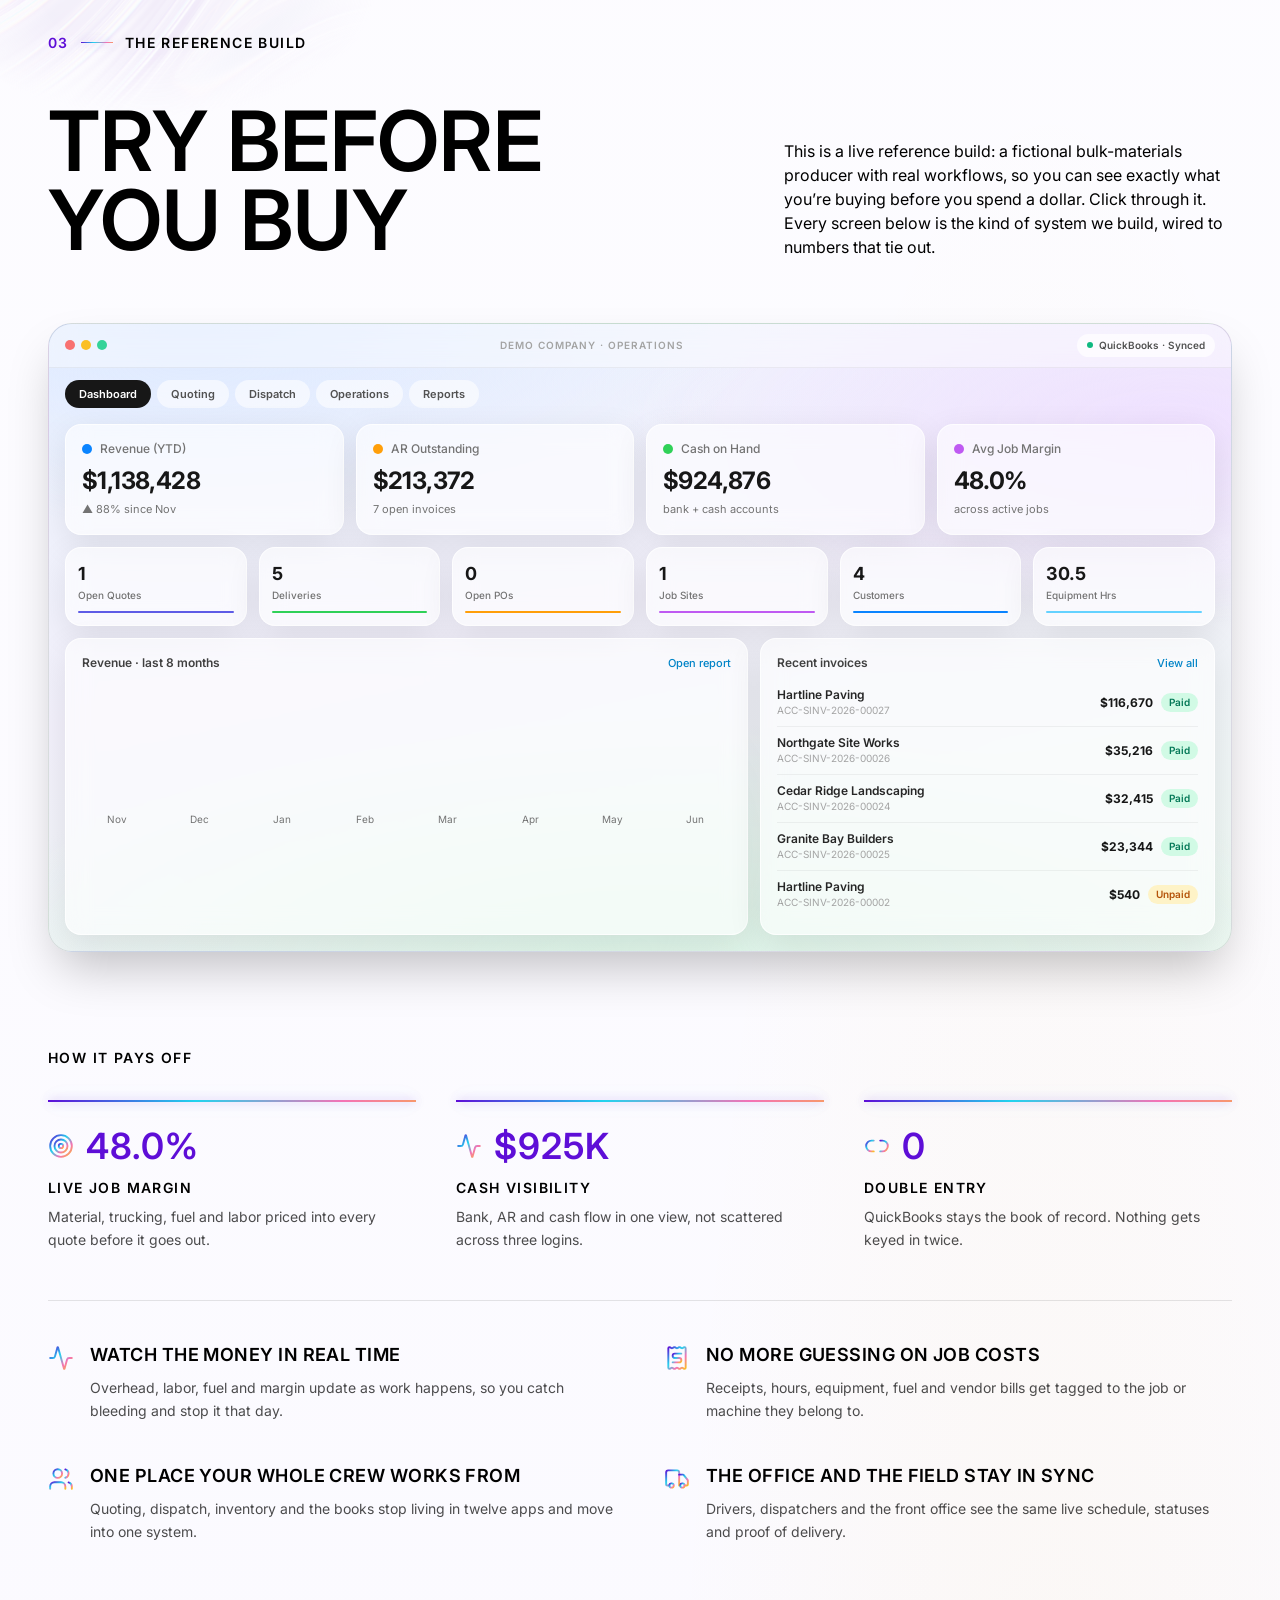
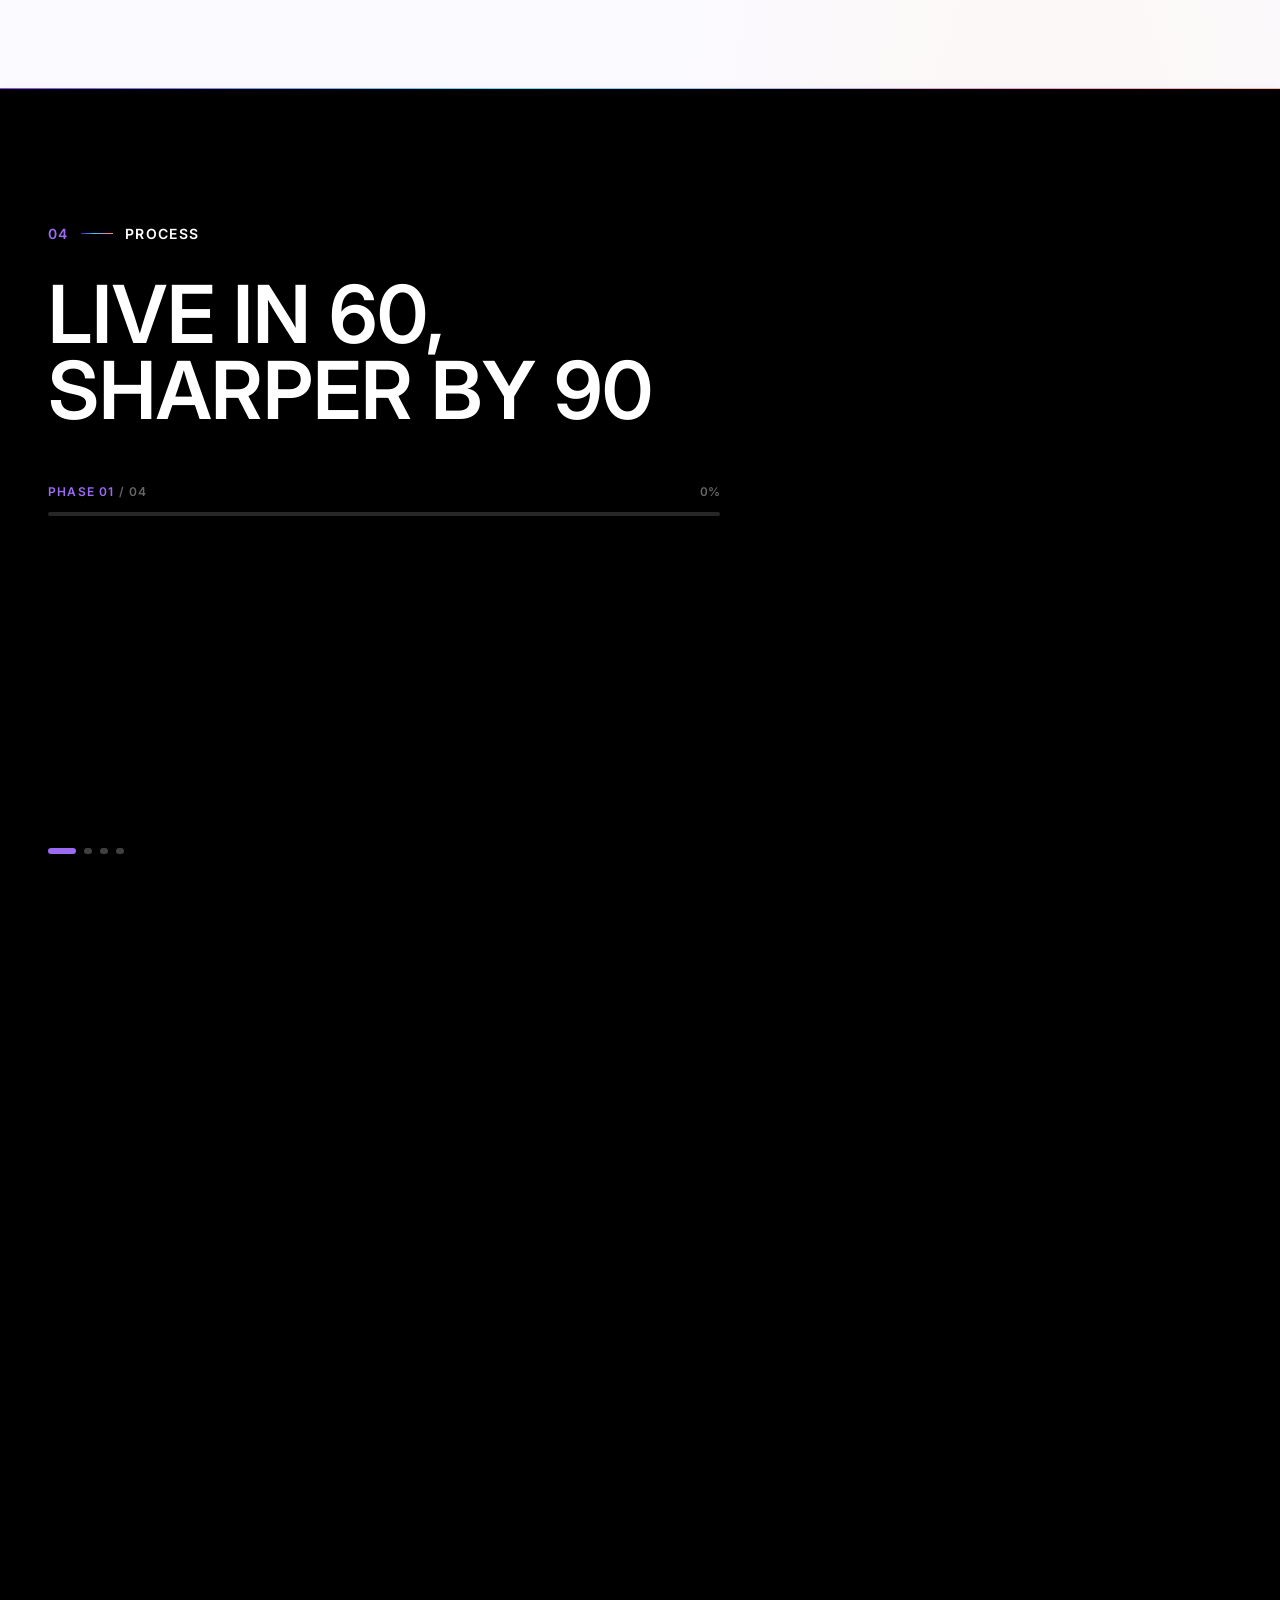
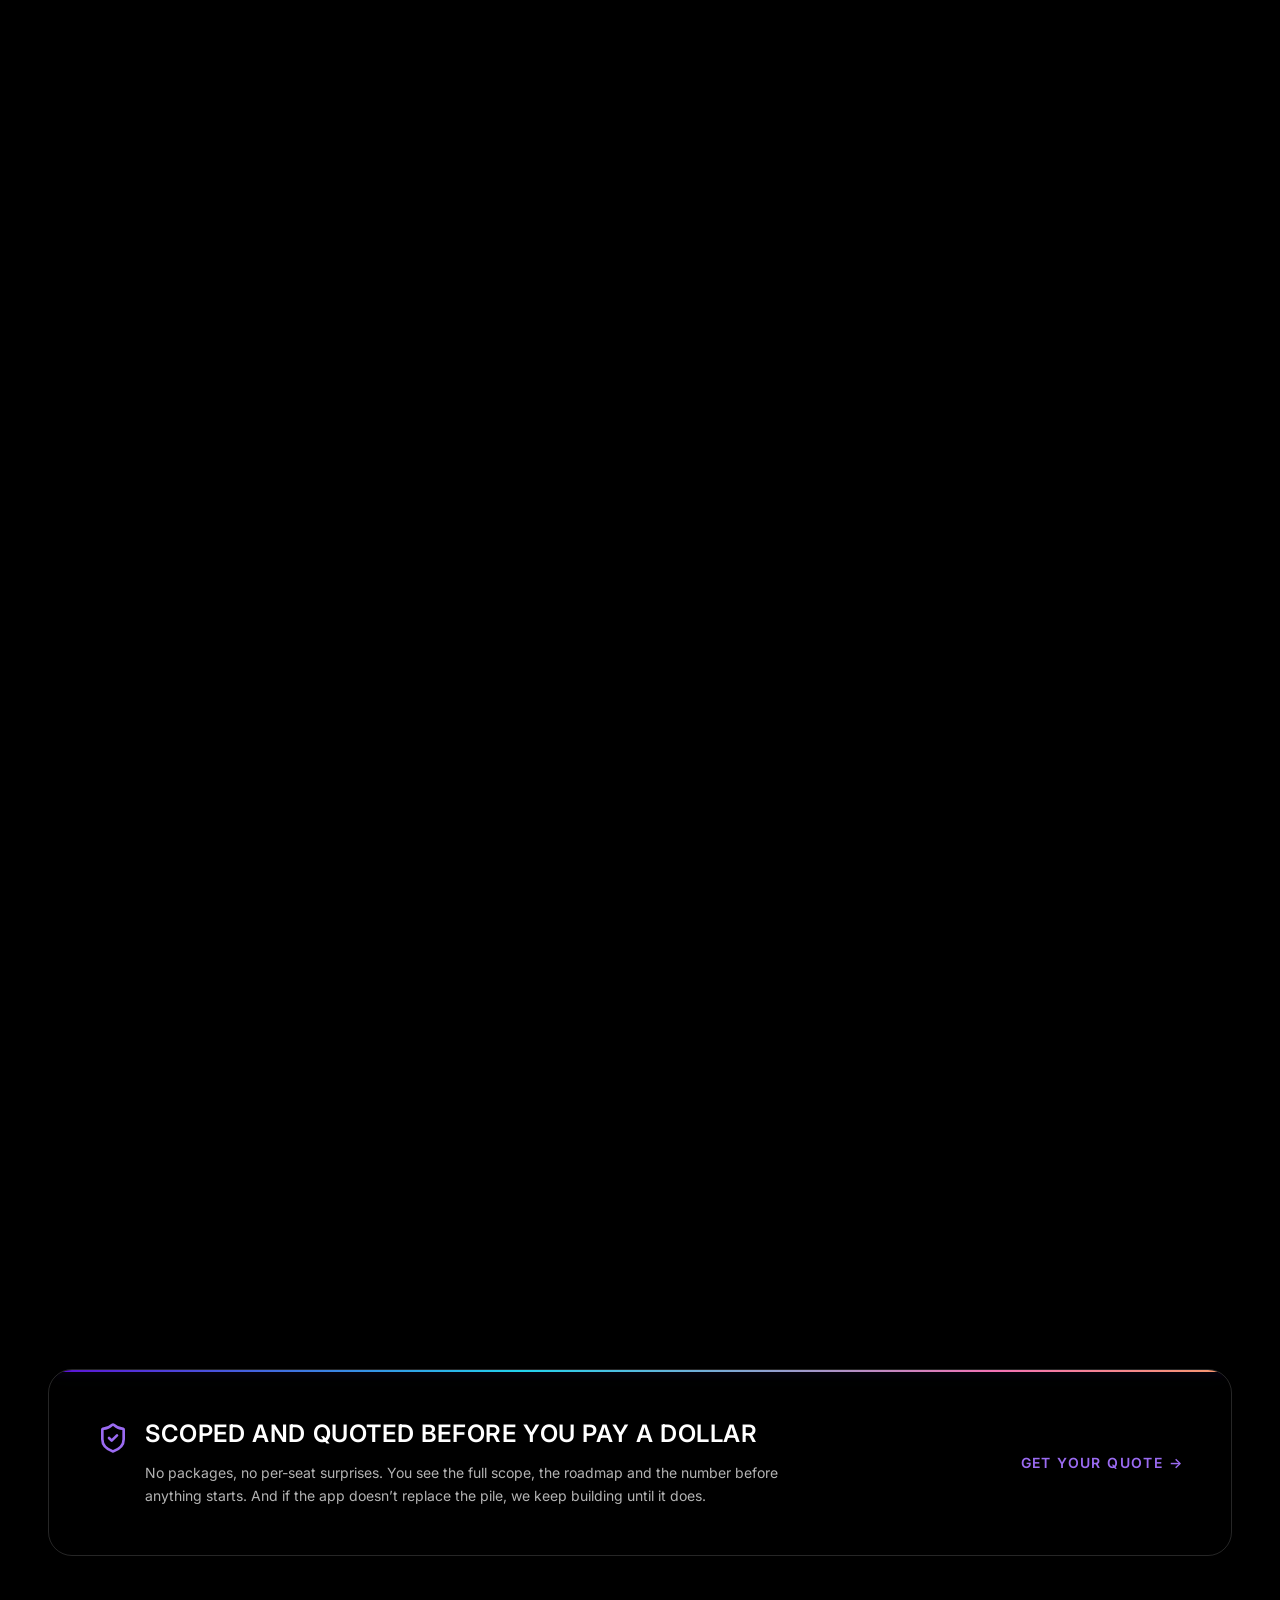
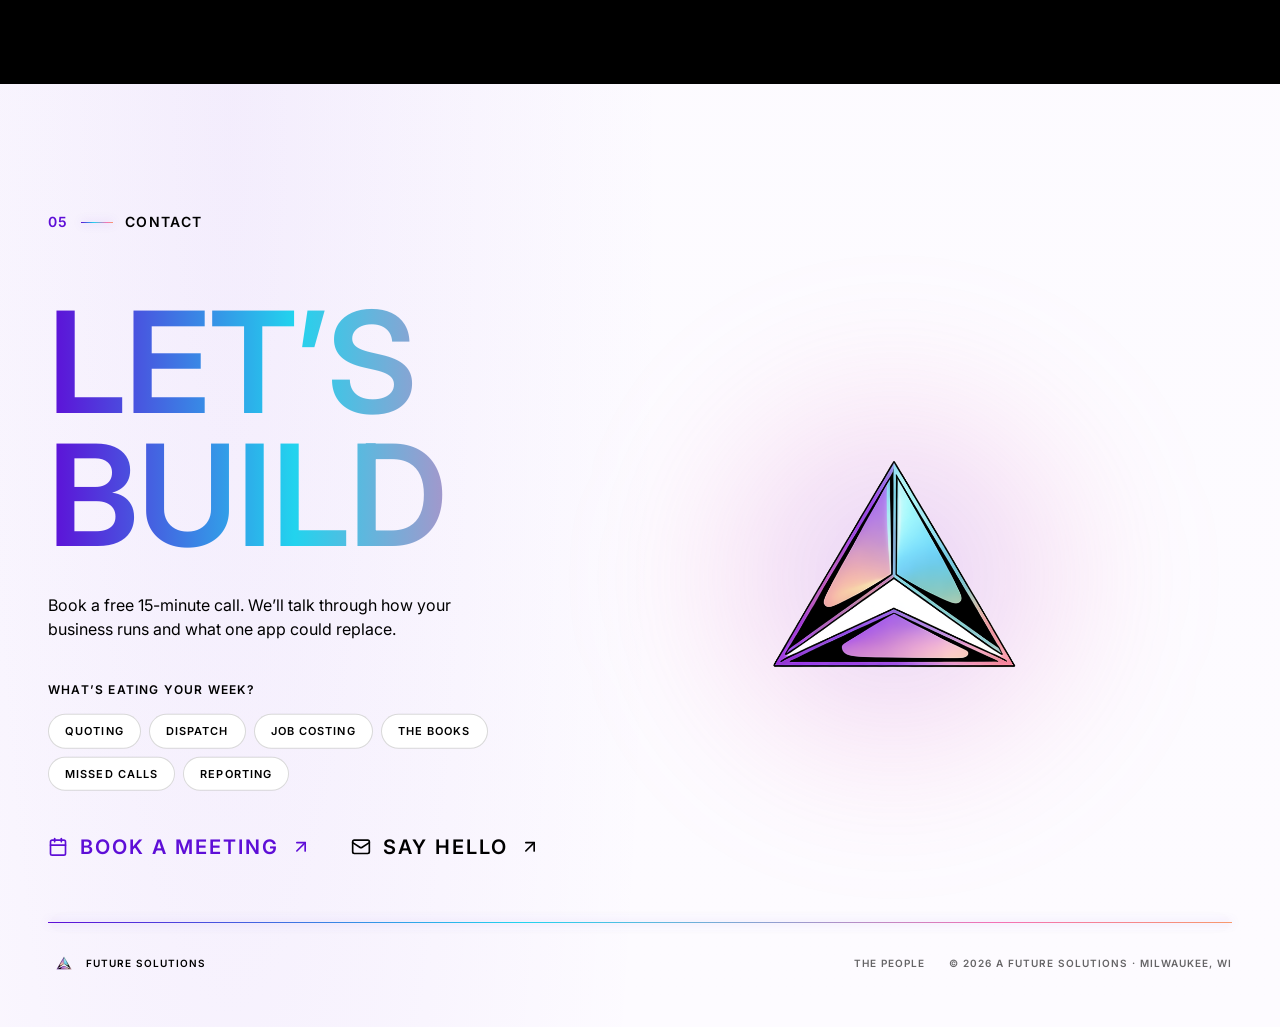
==== commit f371c8e5: "Hero: YOUR ALL-IN-ONE SOLUTION + tech-experts line Co-Authored-By: Claude Fable 5 <noreply@anthropic" ====
--- a/index.html
+++ b/index.html
@@ -16,7 +16,7 @@
     <link rel="preconnect" href="https://fonts.googleapis.com" />
     <link rel="preconnect" href="https://fonts.gstatic.com" crossorigin />
     <link href="https://fonts.googleapis.com/css2?family=Inter:wght@400;500;600;700&display=swap" rel="stylesheet" />
-    <script type="module" crossorigin src="/assets/index-uuL_kO3Z.js"></script>
+    <script type="module" crossorigin src="/assets/index-BpjyjJM5.js"></script>
     <link rel="stylesheet" crossorigin href="/assets/index-B5d_h5ps.css">
   </head>
   <body>
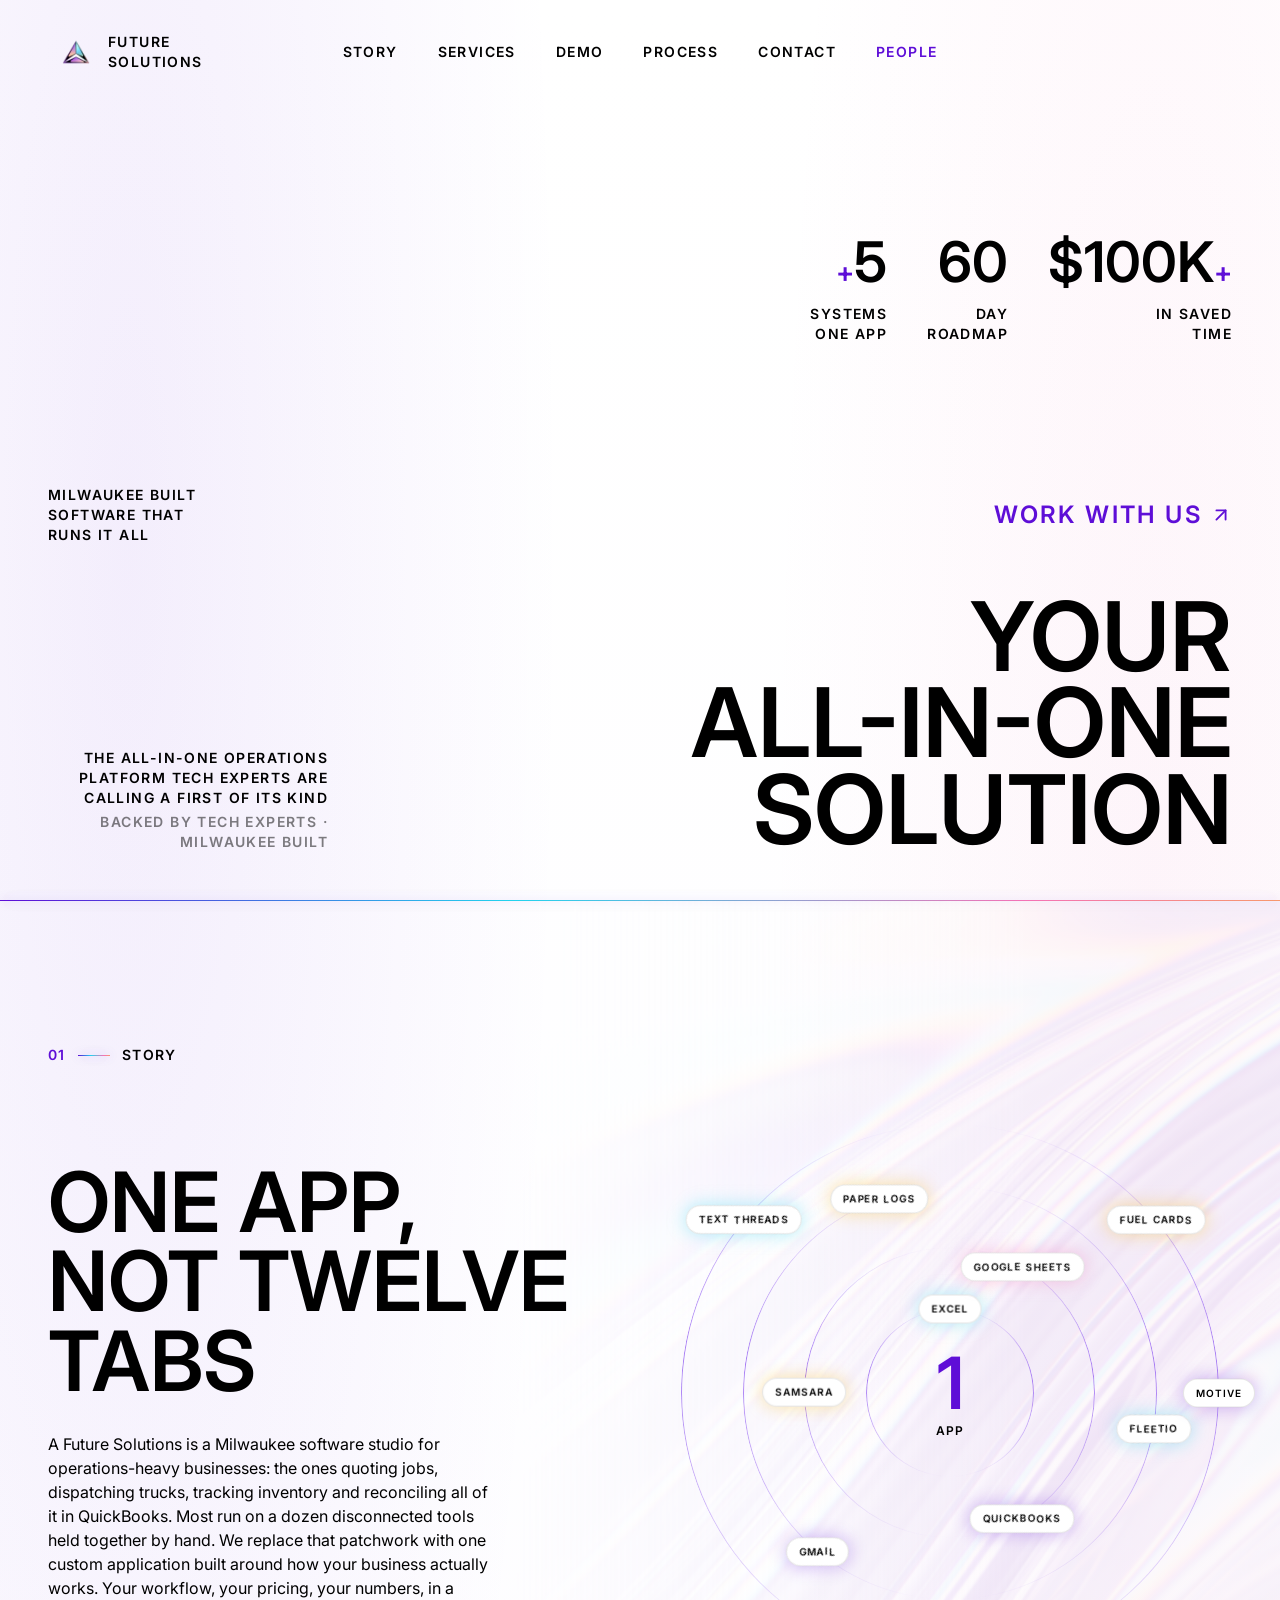
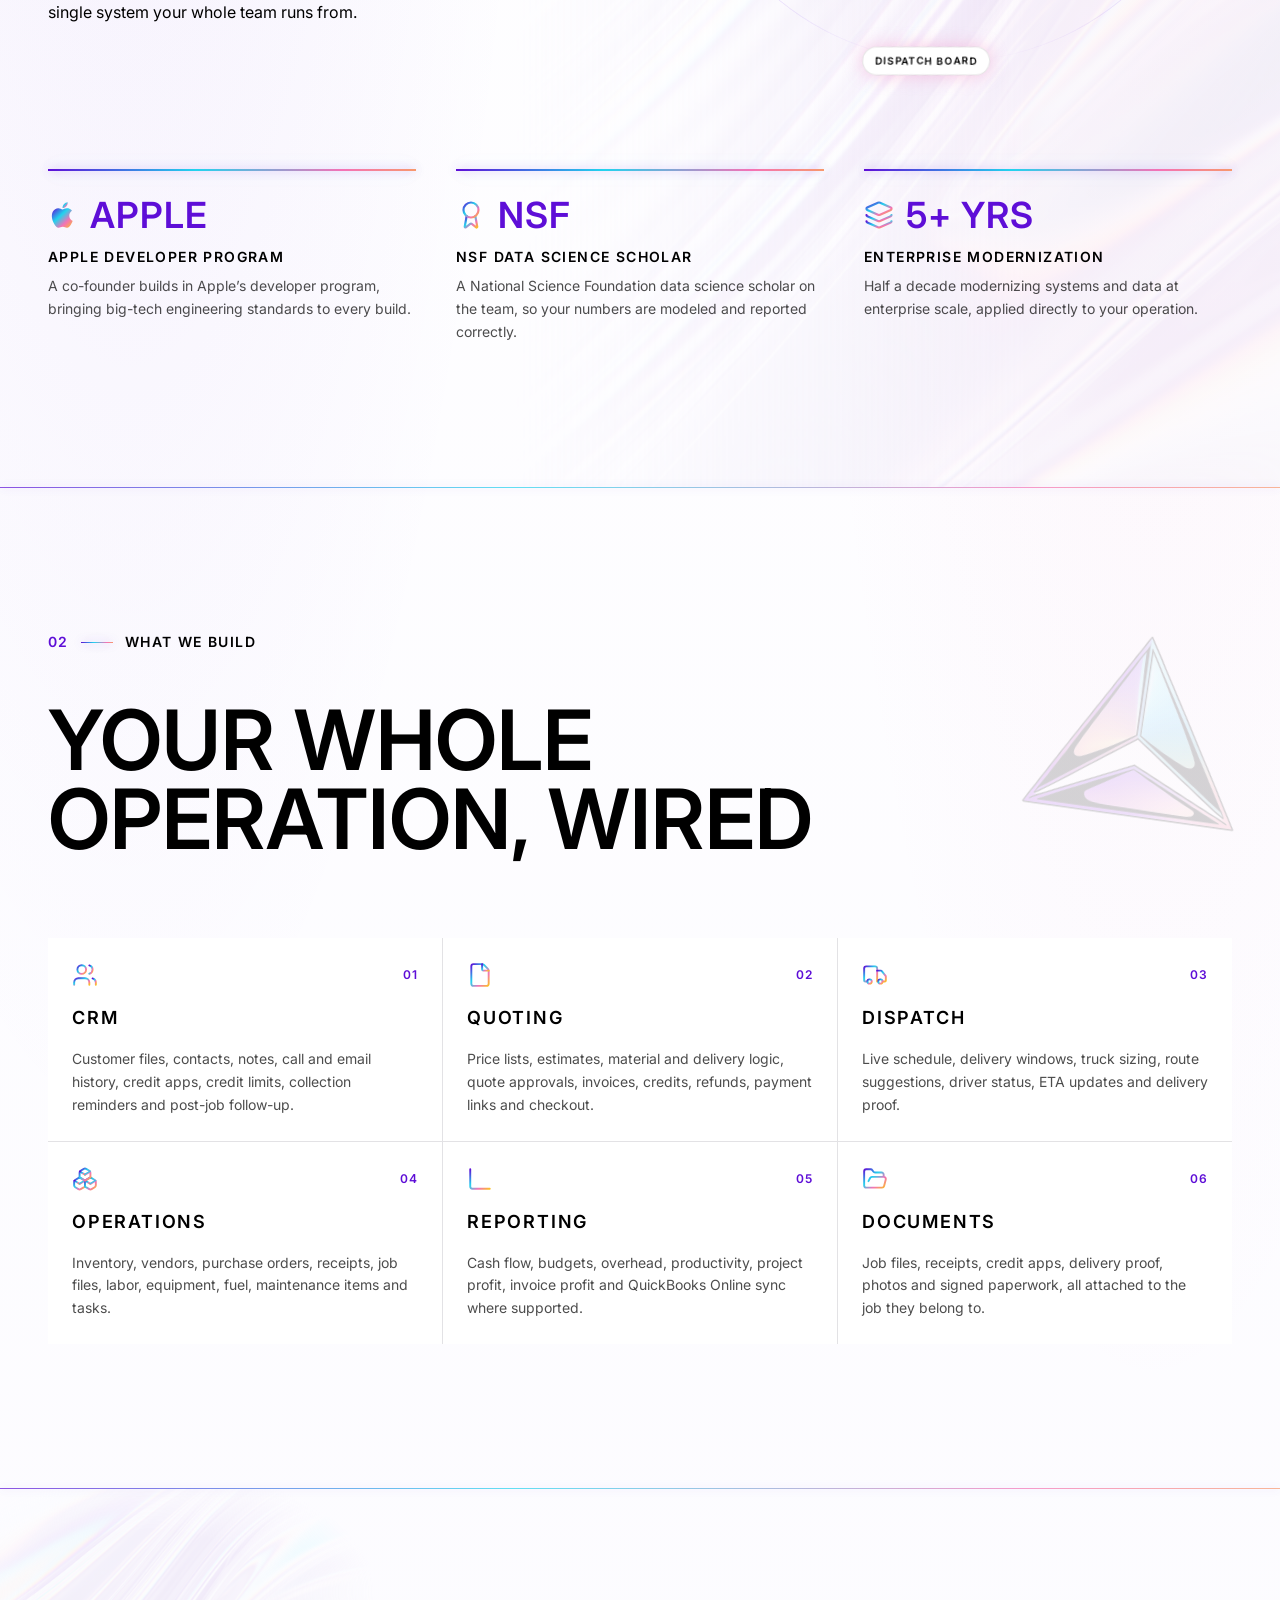
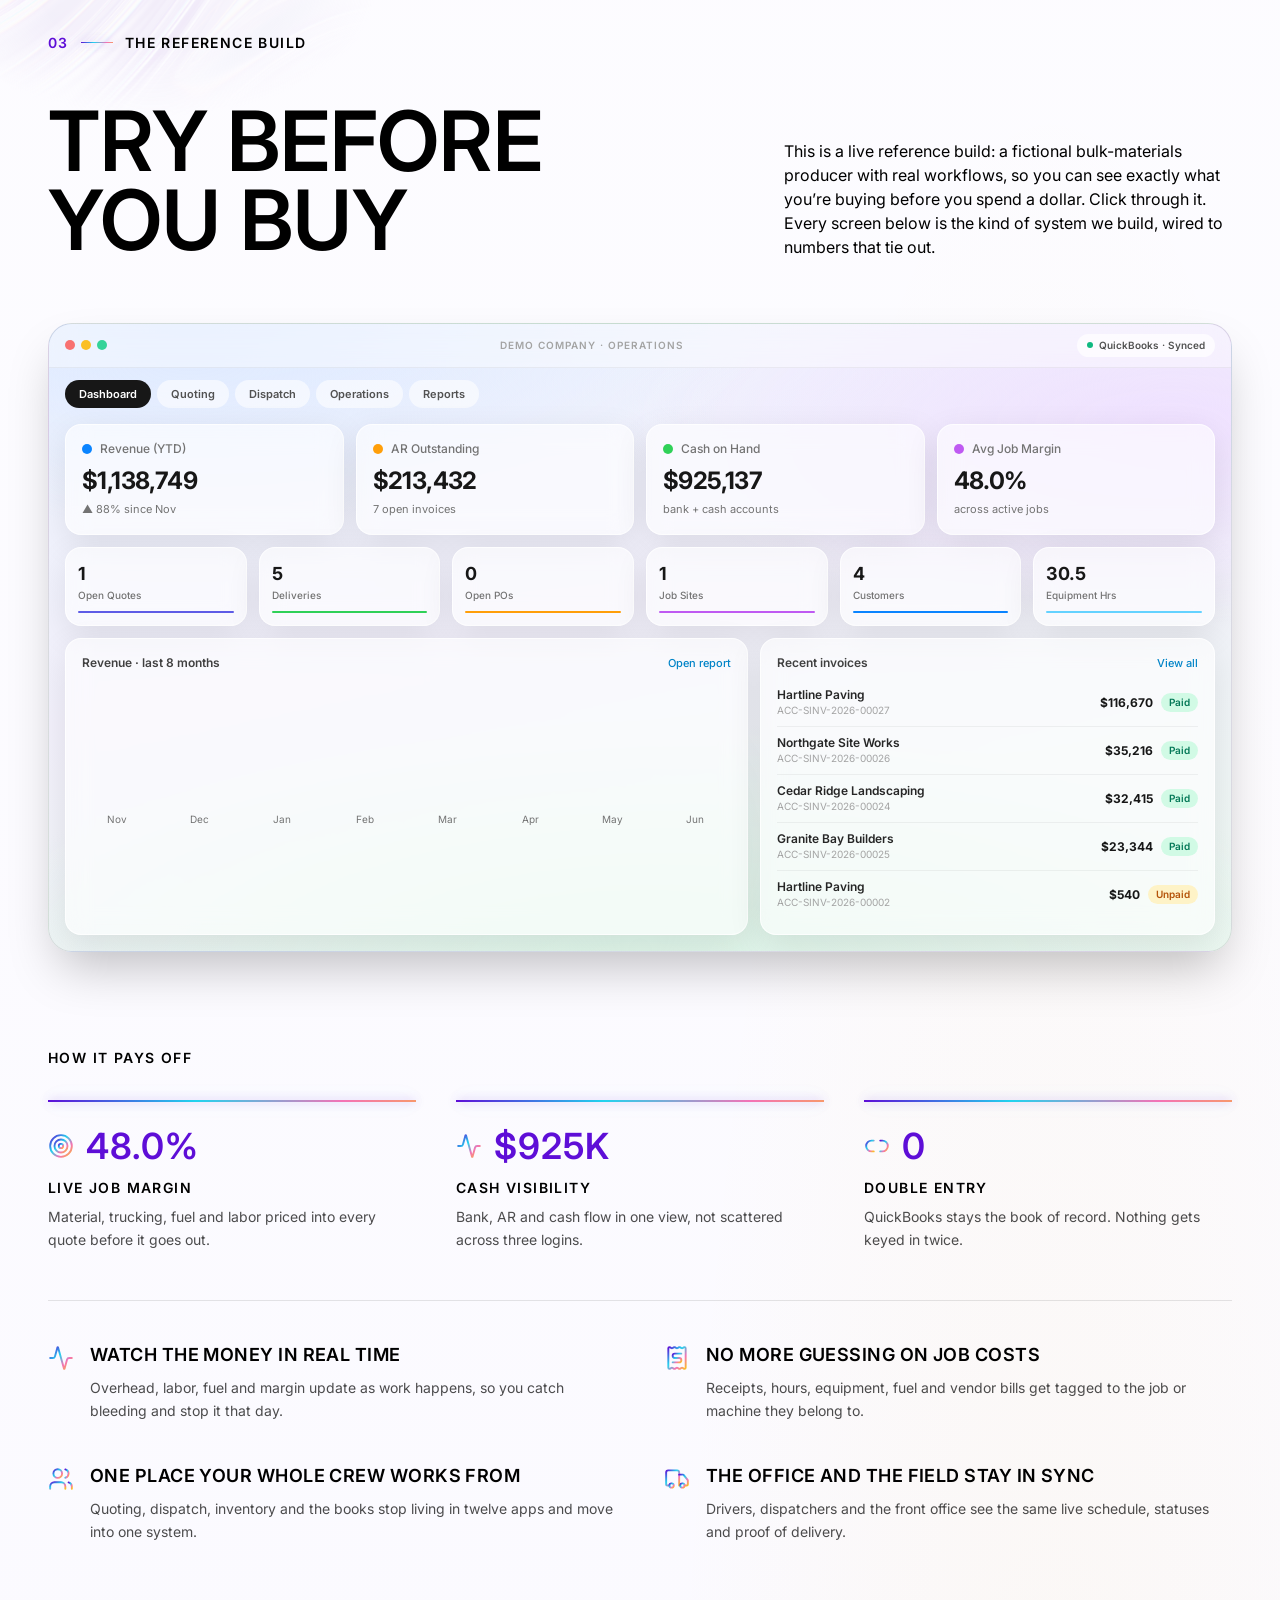
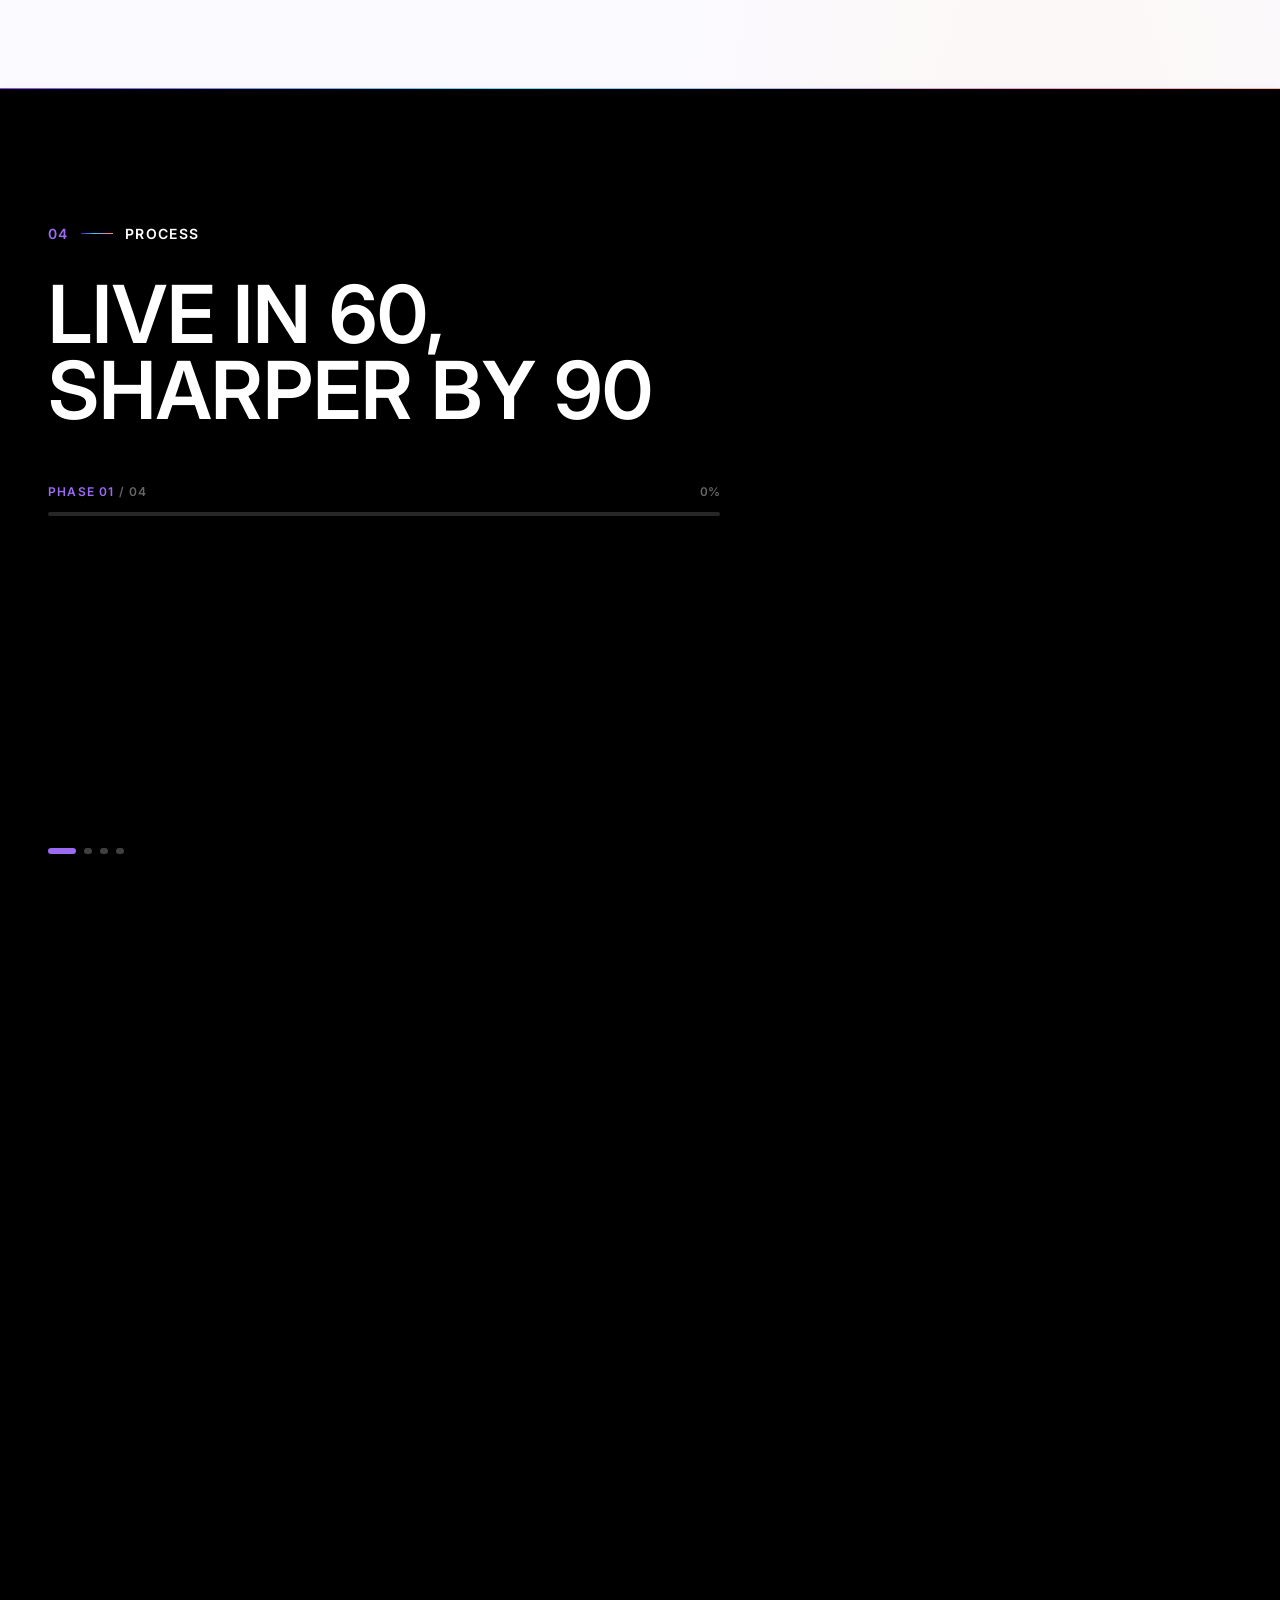
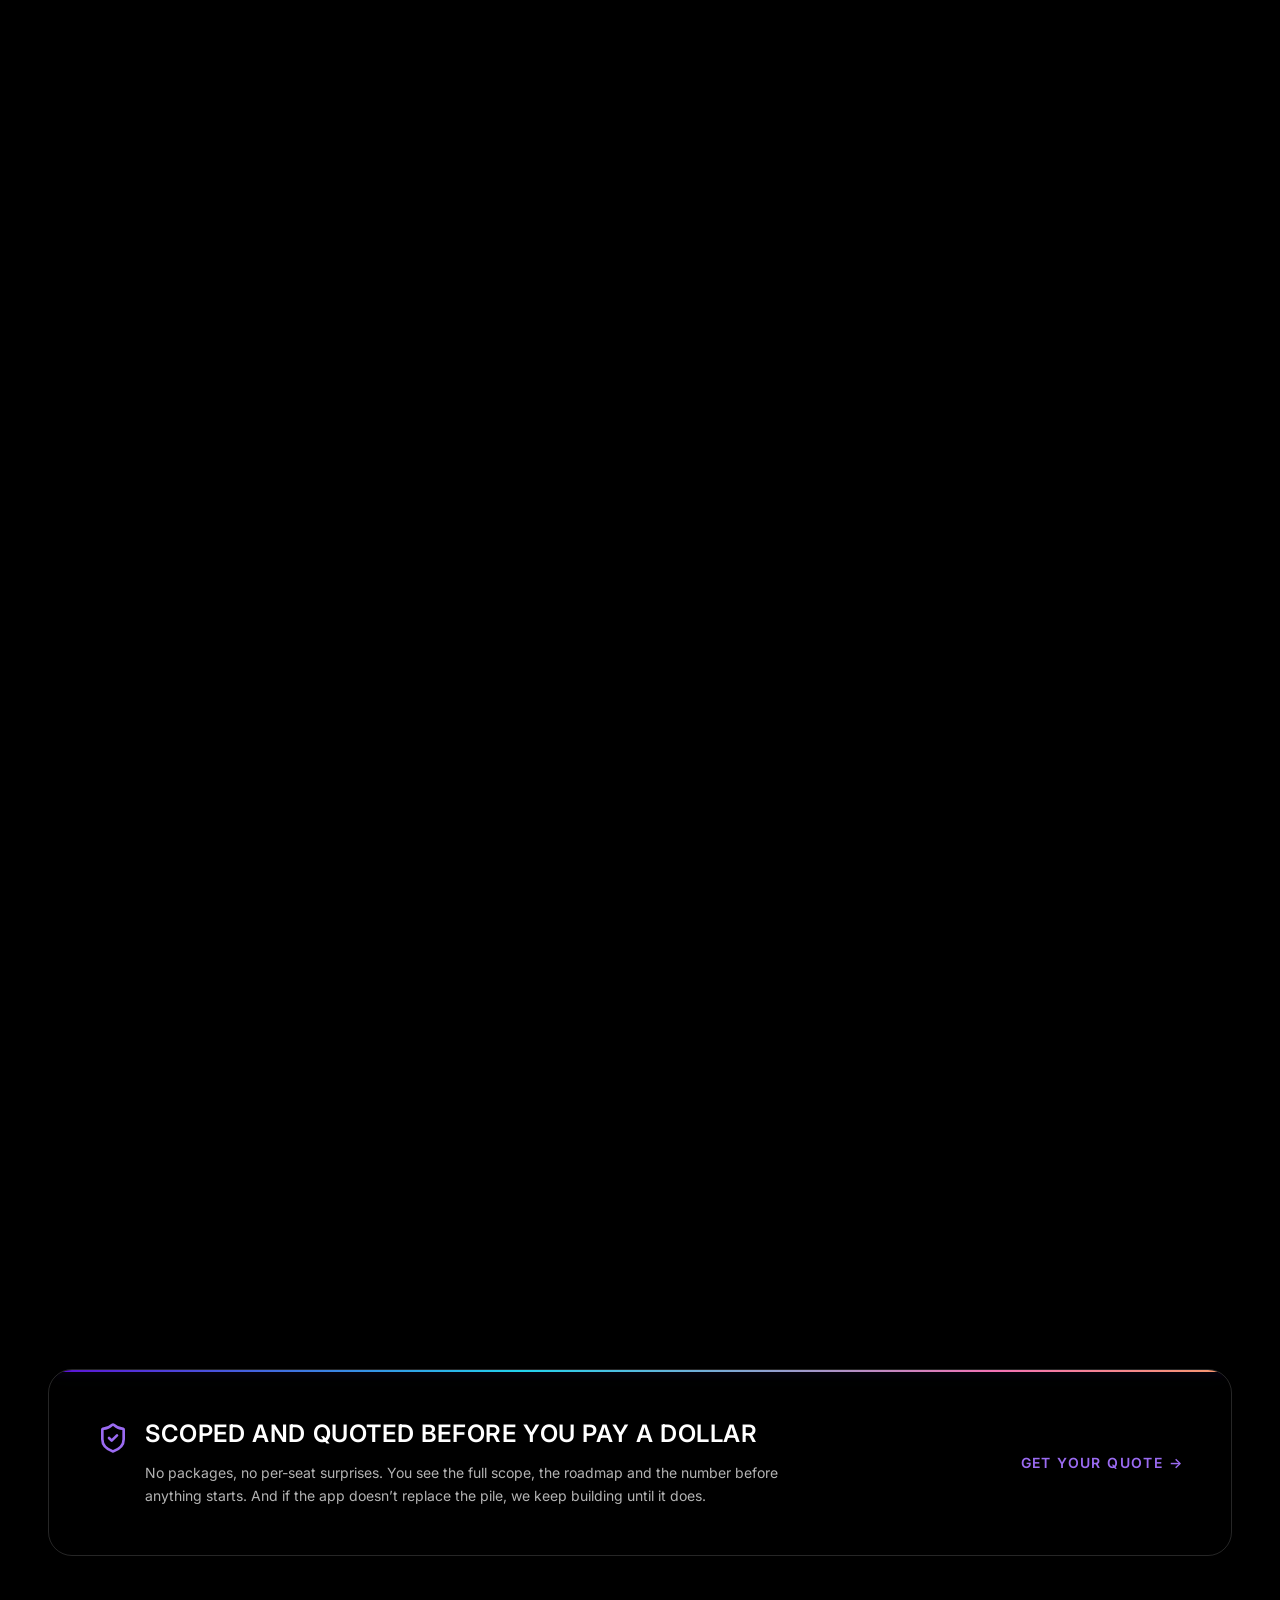
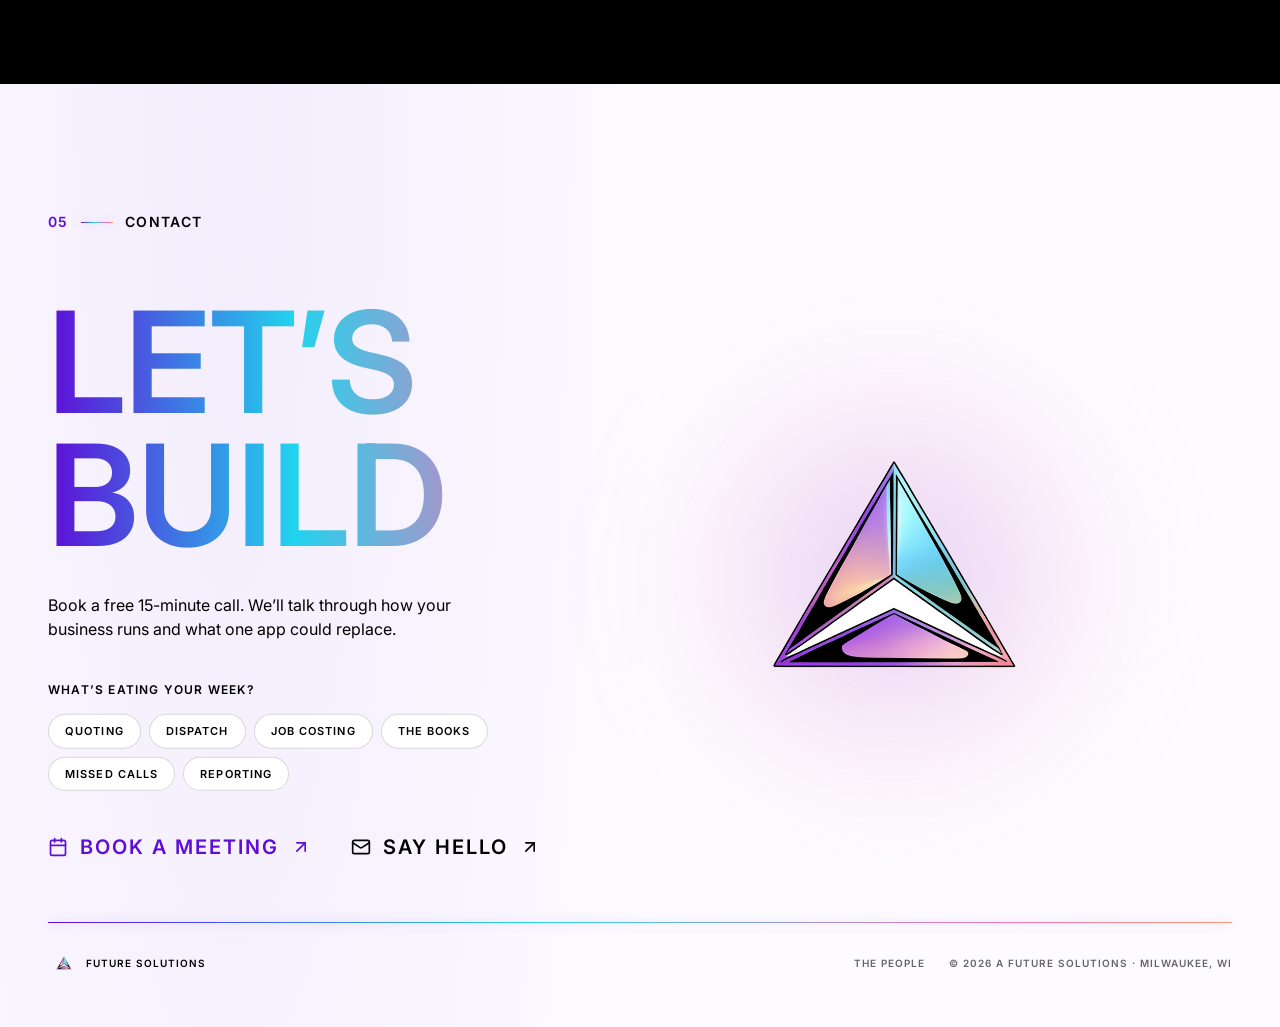
==== commit c356c23b: "Show Process-section rings on mobile (was hidden below 640px, reads as blank/missing 3D visual)" ====
--- a/index.html
+++ b/index.html
@@ -16,8 +16,8 @@
     <link rel="preconnect" href="https://fonts.googleapis.com" />
     <link rel="preconnect" href="https://fonts.gstatic.com" crossorigin />
     <link href="https://fonts.googleapis.com/css2?family=Inter:wght@400;500;600;700&display=swap" rel="stylesheet" />
-    <script type="module" crossorigin src="/assets/index-BpjyjJM5.js"></script>
-    <link rel="stylesheet" crossorigin href="/assets/index-B5d_h5ps.css">
+    <script type="module" crossorigin src="/assets/index-LHG0Vx9z.js"></script>
+    <link rel="stylesheet" crossorigin href="/assets/index-BJKpFqW2.css">
   </head>
   <body>
     <div id="root"></div>
--- a/assets/index-BJKpFqW2.css
+++ b/assets/index-BJKpFqW2.css
@@ -0,0 +1 @@
+*,:before,:after,::backdrop{--tw-border-spacing-x:0;--tw-border-spacing-y:0;--tw-translate-x:0;--tw-translate-y:0;--tw-rotate:0;--tw-skew-x:0;--tw-skew-y:0;--tw-scale-x:1;--tw-scale-y:1;--tw-pan-x: ;--tw-pan-y: ;--tw-pinch-zoom: ;--tw-scroll-snap-strictness:proximity;--tw-gradient-from-position: ;--tw-gradient-via-position: ;--tw-gradient-to-position: ;--tw-ordinal: ;--tw-slashed-zero: ;--tw-numeric-figure: ;--tw-numeric-spacing: ;--tw-numeric-fraction: ;--tw-ring-inset: ;--tw-ring-offset-width:0px;--tw-ring-offset-color:#fff;--tw-ring-color:#3b82f680;--tw-ring-offset-shadow:0 0 #0000;--tw-ring-shadow:0 0 #0000;--tw-shadow:0 0 #0000;--tw-shadow-colored:0 0 #0000;--tw-blur: ;--tw-brightness: ;--tw-contrast: ;--tw-grayscale: ;--tw-hue-rotate: ;--tw-invert: ;--tw-saturate: ;--tw-sepia: ;--tw-drop-shadow: ;--tw-backdrop-blur: ;--tw-backdrop-brightness: ;--tw-backdrop-contrast: ;--tw-backdrop-grayscale: ;--tw-backdrop-hue-rotate: ;--tw-backdrop-invert: ;--tw-backdrop-opacity: ;--tw-backdrop-saturate: ;--tw-backdrop-sepia: ;--tw-contain-size: ;--tw-contain-layout: ;--tw-contain-paint: ;--tw-contain-style: }*,:before,:after{box-sizing:border-box;border:0 solid #e5e7eb}:before,:after{--tw-content:""}html,:host{-webkit-text-size-adjust:100%;tab-size:4;font-feature-settings:normal;font-variation-settings:normal;-webkit-tap-highlight-color:transparent;font-family:ui-sans-serif,system-ui,sans-serif,Apple Color Emoji,Segoe UI Emoji,Segoe UI Symbol,Noto Color Emoji;line-height:1.5}body{line-height:inherit;margin:0}hr{height:0;color:inherit;border-top-width:1px}abbr:where([title]){-webkit-text-decoration:underline dotted;text-decoration:underline dotted}h1,h2,h3,h4,h5,h6{font-size:inherit;font-weight:inherit}a{color:inherit;-webkit-text-decoration:inherit;text-decoration:inherit}b,strong{font-weight:bolder}code,kbd,samp,pre{font-feature-settings:normal;font-variation-settings:normal;font-family:ui-monospace,SFMono-Regular,Menlo,Monaco,Consolas,Liberation Mono,Courier New,monospace;font-size:1em}small{font-size:80%}sub,sup{vertical-align:baseline;font-size:75%;line-height:0;position:relative}sub{bottom:-.25em}sup{top:-.5em}table{text-indent:0;border-color:inherit;border-collapse:collapse}button,input,optgroup,select,textarea{font-feature-settings:inherit;font-variation-settings:inherit;font-family:inherit;font-size:100%;font-weight:inherit;line-height:inherit;letter-spacing:inherit;color:inherit;margin:0;padding:0}button,select{text-transform:none}button,input:where([type=button]),input:where([type=reset]),input:where([type=submit]){-webkit-appearance:button;background-color:#0000;background-image:none}:-moz-focusring{outline:auto}:-moz-ui-invalid{box-shadow:none}progress{vertical-align:baseline}::-webkit-inner-spin-button{height:auto}::-webkit-outer-spin-button{height:auto}[type=search]{-webkit-appearance:textfield;outline-offset:-2px}::-webkit-search-decoration{-webkit-appearance:none}::-webkit-file-upload-button{-webkit-appearance:button;font:inherit}summary{display:list-item}blockquote,dl,dd,h1,h2,h3,h4,h5,h6,hr,figure,p,pre{margin:0}fieldset{margin:0;padding:0}legend{padding:0}ol,ul,menu{margin:0;padding:0;list-style:none}dialog{padding:0}textarea{resize:vertical}input::-moz-placeholder{opacity:1;color:#9ca3af}textarea::-moz-placeholder{opacity:1;color:#9ca3af}input::placeholder,textarea::placeholder{opacity:1;color:#9ca3af}button,[role=button]{cursor:pointer}:disabled{cursor:default}img,svg,video,canvas,audio,iframe,embed,object{vertical-align:middle;display:block}img,video{max-width:100%;height:auto}[hidden]:where(:not([hidden=until-found])){display:none}.pointer-events-none{pointer-events:none}.visible{visibility:visible}.static{position:static}.fixed{position:fixed}.absolute{position:absolute}.relative{position:relative}.sticky{position:sticky}.inset-0{inset:0}.inset-x-0{left:0;right:0}.inset-y-0{top:0;bottom:0}.-left-\[10vw\]{left:-10vw}.-right-\[7vw\]{right:-7vw}.-right-\[8vh\]{right:-8vh}.-top-\[6vh\]{top:-6vh}.bottom-0{bottom:0}.bottom-6{bottom:1.5rem}.bottom-\[16\%\]{bottom:16%}.left-0{left:0}.left-1\/2{left:50%}.right-0{right:0}.top-0{top:0}.top-1\/2{top:50%}.top-2{top:.5rem}.top-\[3vh\]{top:3vh}.z-0{z-index:0}.z-10{z-index:10}.z-50{z-index:50}.z-\[100\]{z-index:100}.z-\[200\]{z-index:200}.mx-auto{margin-left:auto;margin-right:auto}.mb-2{margin-bottom:.5rem}.mb-3{margin-bottom:.75rem}.mb-5{margin-bottom:1.25rem}.mb-6{margin-bottom:1.5rem}.mt-1{margin-top:.25rem}.mt-1\.5{margin-top:.375rem}.mt-10{margin-top:2.5rem}.mt-12{margin-top:3rem}.mt-14{margin-top:3.5rem}.mt-16{margin-top:4rem}.mt-2{margin-top:.5rem}.mt-3{margin-top:.75rem}.mt-4{margin-top:1rem}.mt-5{margin-top:1.25rem}.mt-6{margin-top:1.5rem}.mt-8{margin-top:2rem}.mt-auto{margin-top:auto}.block{display:block}.inline-block{display:inline-block}.flex{display:flex}.table{display:table}.grid{display:grid}.hidden{display:none}.aspect-square{aspect-ratio:1}.aspect-video{aspect-ratio:16/9}.h-0\.5{height:.125rem}.h-1{height:.25rem}.h-1\.5{height:.375rem}.h-12{height:3rem}.h-16{height:4rem}.h-2\.5{height:.625rem}.h-36{height:9rem}.h-7{height:1.75rem}.h-8{height:2rem}.h-9{height:2.25rem}.h-\[18px\]{height:18px}.h-\[26vh\]{height:26vh}.h-\[320vh\]{height:320vh}.h-\[38vh\]{height:38vh}.h-\[3px\]{height:3px}.h-\[40vh\]{height:40vh}.h-full{height:100%}.h-px{height:1px}.h-screen{height:100vh}.min-h-\[300px\]{min-height:300px}.min-h-screen{min-height:100vh}.w-1\.5{width:.375rem}.w-12{width:3rem}.w-16{width:4rem}.w-2\.5{width:.625rem}.w-2\/3{width:66.6667%}.w-24{width:6rem}.w-4{width:1rem}.w-40{width:10rem}.w-7{width:1.75rem}.w-8{width:2rem}.w-9{width:2.25rem}.w-\[18px\]{width:18px}.w-\[36vw\]{width:36vw}.w-\[38vh\]{width:38vh}.w-\[46vw\]{width:46vw}.w-\[86\%\]{width:86%}.w-auto{width:auto}.w-full{width:100%}.max-w-2xl{max-width:42rem}.max-w-\[130px\]{max-width:130px}.max-w-\[240px\]{max-width:240px}.max-w-\[460px\]{max-width:460px}.max-w-\[560px\]{max-width:560px}.max-w-lg{max-width:32rem}.max-w-md{max-width:28rem}.flex-1{flex:1}.shrink-0{flex-shrink:0}.grow{flex-grow:1}.origin-left{transform-origin:0}.-translate-x-1\/2{--tw-translate-x:-50%;transform:translate(var(--tw-translate-x), var(--tw-translate-y)) rotate(var(--tw-rotate)) skewX(var(--tw-skew-x)) skewY(var(--tw-skew-y)) scaleX(var(--tw-scale-x)) scaleY(var(--tw-scale-y))}.rotate-\[8deg\]{--tw-rotate:8deg;transform:translate(var(--tw-translate-x), var(--tw-translate-y)) rotate(var(--tw-rotate)) skewX(var(--tw-skew-x)) skewY(var(--tw-skew-y)) scaleX(var(--tw-scale-x)) scaleY(var(--tw-scale-y))}.scale-x-0{--tw-scale-x:0;transform:translate(var(--tw-translate-x), var(--tw-translate-y)) rotate(var(--tw-rotate)) skewX(var(--tw-skew-x)) skewY(var(--tw-skew-y)) scaleX(var(--tw-scale-x)) scaleY(var(--tw-scale-y))}.transform{transform:translate(var(--tw-translate-x), var(--tw-translate-y)) rotate(var(--tw-rotate)) skewX(var(--tw-skew-x)) skewY(var(--tw-skew-y)) scaleX(var(--tw-scale-x)) scaleY(var(--tw-scale-y))}.grid-cols-1{grid-template-columns:repeat(1,minmax(0,1fr))}.grid-cols-2{grid-template-columns:repeat(2,minmax(0,1fr))}.grid-cols-3{grid-template-columns:repeat(3,minmax(0,1fr))}.flex-col{flex-direction:column}.flex-wrap{flex-wrap:wrap}.items-start{align-items:flex-start}.items-end{align-items:flex-end}.items-center{align-items:center}.justify-end{justify-content:flex-end}.justify-center{justify-content:center}.justify-between{justify-content:space-between}.gap-1{gap:.25rem}.gap-1\.5{gap:.375rem}.gap-10{gap:2.5rem}.gap-12{gap:3rem}.gap-14{gap:3.5rem}.gap-2{gap:.5rem}.gap-3{gap:.75rem}.gap-4{gap:1rem}.gap-5{gap:1.25rem}.gap-6{gap:1.5rem}.gap-8{gap:2rem}.gap-px{gap:1px}.gap-x-10{-moz-column-gap:2.5rem;column-gap:2.5rem}.gap-x-12{-moz-column-gap:3rem;column-gap:3rem}.gap-y-10{row-gap:2.5rem}.divide-y>:not([hidden])~:not([hidden]){--tw-divide-y-reverse:0;border-top-width:calc(1px * calc(1 - var(--tw-divide-y-reverse)));border-bottom-width:calc(1px * var(--tw-divide-y-reverse))}.divide-black\/5>:not([hidden])~:not([hidden]){border-color:#0000000d}.overflow-hidden{overflow:hidden}.overflow-x-auto{overflow-x:auto}.whitespace-nowrap{white-space:nowrap}.whitespace-pre-line{white-space:pre-line}.rounded-2xl{border-radius:1rem}.rounded-3xl{border-radius:1.5rem}.rounded-full{border-radius:9999px}.rounded-xl{border-radius:.75rem}.rounded-t-md{border-top-left-radius:.375rem;border-top-right-radius:.375rem}.border{border-width:1px}.border-b{border-bottom-width:1px}.border-t{border-top-width:1px}.border-black{--tw-border-opacity:1;border-color:rgb(0 0 0/var(--tw-border-opacity,1))}.border-black\/10{border-color:#0000001a}.border-black\/15{border-color:#00000026}.border-black\/5{border-color:#0000000d}.border-white{--tw-border-opacity:1;border-color:rgb(255 255 255/var(--tw-border-opacity,1))}.border-white\/15{border-color:#ffffff26}.border-white\/75{border-color:#ffffffbf}.bg-amber-100{--tw-bg-opacity:1;background-color:rgb(254 243 199/var(--tw-bg-opacity,1))}.bg-amber-400{--tw-bg-opacity:1;background-color:rgb(251 191 36/var(--tw-bg-opacity,1))}.bg-black{--tw-bg-opacity:1;background-color:rgb(0 0 0/var(--tw-bg-opacity,1))}.bg-black\/10{background-color:#0000001a}.bg-black\/5{background-color:#0000000d}.bg-emerald-100{--tw-bg-opacity:1;background-color:rgb(209 250 229/var(--tw-bg-opacity,1))}.bg-emerald-400{--tw-bg-opacity:1;background-color:rgb(52 211 153/var(--tw-bg-opacity,1))}.bg-emerald-500{--tw-bg-opacity:1;background-color:rgb(16 185 129/var(--tw-bg-opacity,1))}.bg-neutral-900{--tw-bg-opacity:1;background-color:rgb(23 23 23/var(--tw-bg-opacity,1))}.bg-red-400{--tw-bg-opacity:1;background-color:rgb(248 113 113/var(--tw-bg-opacity,1))}.bg-sky-100{--tw-bg-opacity:1;background-color:rgb(224 242 254/var(--tw-bg-opacity,1))}.bg-white{--tw-bg-opacity:1;background-color:rgb(255 255 255/var(--tw-bg-opacity,1))}.bg-white\/15{background-color:#ffffff26}.bg-white\/40{background-color:#fff6}.bg-white\/60{background-color:#fff9}.bg-white\/70{background-color:#ffffffb3}.bg-cover{background-size:cover}.bg-center{background-position:50%}.object-contain{-o-object-fit:contain;object-fit:contain}.object-cover{-o-object-fit:cover;object-fit:cover}.object-right{-o-object-position:right;object-position:right}.p-3{padding:.75rem}.p-4{padding:1rem}.p-8{padding:2rem}.px-2{padding-left:.5rem;padding-right:.5rem}.px-2\.5{padding-left:.625rem;padding-right:.625rem}.px-3{padding-left:.75rem;padding-right:.75rem}.px-3\.5{padding-left:.875rem;padding-right:.875rem}.px-4{padding-left:1rem;padding-right:1rem}.px-5{padding-left:1.25rem;padding-right:1.25rem}.py-0\.5{padding-top:.125rem;padding-bottom:.125rem}.py-1{padding-top:.25rem;padding-bottom:.25rem}.py-1\.5{padding-top:.375rem;padding-bottom:.375rem}.py-14{padding-top:3.5rem;padding-bottom:3.5rem}.py-2{padding-top:.5rem;padding-bottom:.5rem}.py-2\.5{padding-top:.625rem;padding-bottom:.625rem}.py-24{padding-top:6rem;padding-bottom:6rem}.py-3{padding-top:.75rem;padding-bottom:.75rem}.py-8{padding-top:2rem;padding-bottom:2rem}.pb-24{padding-bottom:6rem}.pb-8{padding-bottom:2rem}.pt-10{padding-top:2.5rem}.pt-14{padding-top:3.5rem}.pt-24{padding-top:6rem}.pt-3{padding-top:.75rem}.pt-5{padding-top:1.25rem}.pt-6{padding-top:1.5rem}.text-left{text-align:left}.text-center{text-align:center}.text-right{text-align:right}.text-2xl{font-size:1.5rem;line-height:2rem}.text-3xl{font-size:1.875rem;line-height:2.25rem}.text-\[10px\]{font-size:10px}.text-\[11px\]{font-size:11px}.text-\[9px\]{font-size:9px}.text-base{font-size:1rem;line-height:1.5rem}.text-lg{font-size:1.125rem;line-height:1.75rem}.text-sm{font-size:.875rem;line-height:1.25rem}.text-xl{font-size:1.25rem;line-height:1.75rem}.text-xs{font-size:.75rem;line-height:1rem}.font-bold{font-weight:700}.font-medium{font-weight:500}.font-semibold{font-weight:600}.uppercase{text-transform:uppercase}.normal-case{text-transform:none}.tabular-nums{--tw-numeric-spacing:tabular-nums;font-variant-numeric:var(--tw-ordinal) var(--tw-slashed-zero) var(--tw-numeric-figure) var(--tw-numeric-spacing) var(--tw-numeric-fraction)}.leading-relaxed{line-height:1.625}.leading-tight{line-height:1.25}.tracking-\[0\.32em\]{letter-spacing:.32em}.tracking-normal{letter-spacing:0}.tracking-tight{letter-spacing:-.025em}.tracking-wide{letter-spacing:.025em}.tracking-wider{letter-spacing:.05em}.tracking-widest{letter-spacing:.1em}.text-amber-700{--tw-text-opacity:1;color:rgb(180 83 9/var(--tw-text-opacity,1))}.text-black{--tw-text-opacity:1;color:rgb(0 0 0/var(--tw-text-opacity,1))}.text-black\/50{color:#00000080}.text-black\/60{color:#0009}.text-black\/70{color:#000000b3}.text-emerald-600{--tw-text-opacity:1;color:rgb(5 150 105/var(--tw-text-opacity,1))}.text-emerald-700{--tw-text-opacity:1;color:rgb(4 120 87/var(--tw-text-opacity,1))}.text-neutral-400{--tw-text-opacity:1;color:rgb(163 163 163/var(--tw-text-opacity,1))}.text-neutral-500{--tw-text-opacity:1;color:rgb(115 115 115/var(--tw-text-opacity,1))}.text-neutral-600{--tw-text-opacity:1;color:rgb(82 82 82/var(--tw-text-opacity,1))}.text-neutral-700{--tw-text-opacity:1;color:rgb(64 64 64/var(--tw-text-opacity,1))}.text-neutral-800{--tw-text-opacity:1;color:rgb(38 38 38/var(--tw-text-opacity,1))}.text-neutral-900{--tw-text-opacity:1;color:rgb(23 23 23/var(--tw-text-opacity,1))}.text-sky-600{--tw-text-opacity:1;color:rgb(2 132 199/var(--tw-text-opacity,1))}.text-sky-700{--tw-text-opacity:1;color:rgb(3 105 161/var(--tw-text-opacity,1))}.text-white{--tw-text-opacity:1;color:rgb(255 255 255/var(--tw-text-opacity,1))}.text-white\/40{color:#fff6}.text-white\/70{color:#ffffffb3}.text-white\/80{color:#fffc}.opacity-20{opacity:.2}.opacity-30{opacity:.3}.opacity-60{opacity:.6}.opacity-70{opacity:.7}.opacity-90{opacity:.9}.opacity-\[0\.16\]{opacity:.16}.opacity-\[0\.35\]{opacity:.35}.mix-blend-multiply{mix-blend-mode:multiply}.mix-blend-screen{mix-blend-mode:screen}.mix-blend-difference{mix-blend-mode:difference}.shadow-2xl{--tw-shadow:0 25px 50px -12px #00000040;--tw-shadow-colored:0 25px 50px -12px var(--tw-shadow-color);box-shadow:var(--tw-ring-offset-shadow,0 0 #0000), var(--tw-ring-shadow,0 0 #0000), var(--tw-shadow)}.shadow-\[0_10px_34px_rgba\(0\,0\,0\,0\.09\)\]{--tw-shadow:0 10px 34px #00000017;--tw-shadow-colored:0 10px 34px var(--tw-shadow-color);box-shadow:var(--tw-ring-offset-shadow,0 0 #0000), var(--tw-ring-shadow,0 0 #0000), var(--tw-shadow)}.ring{--tw-ring-offset-shadow:var(--tw-ring-inset) 0 0 0 var(--tw-ring-offset-width) var(--tw-ring-offset-color);--tw-ring-shadow:var(--tw-ring-inset) 0 0 0 calc(3px + var(--tw-ring-offset-width)) var(--tw-ring-color);box-shadow:var(--tw-ring-offset-shadow), var(--tw-ring-shadow), var(--tw-shadow,0 0 #0000)}.blur{--tw-blur:blur(8px);filter:var(--tw-blur) var(--tw-brightness) var(--tw-contrast) var(--tw-grayscale) var(--tw-hue-rotate) var(--tw-invert) var(--tw-saturate) var(--tw-sepia) var(--tw-drop-shadow)}.blur-3xl{--tw-blur:blur(64px);filter:var(--tw-blur) var(--tw-brightness) var(--tw-contrast) var(--tw-grayscale) var(--tw-hue-rotate) var(--tw-invert) var(--tw-saturate) var(--tw-sepia) var(--tw-drop-shadow)}.filter{filter:var(--tw-blur) var(--tw-brightness) var(--tw-contrast) var(--tw-grayscale) var(--tw-hue-rotate) var(--tw-invert) var(--tw-saturate) var(--tw-sepia) var(--tw-drop-shadow)}.backdrop-blur-md{--tw-backdrop-blur:blur(12px);-webkit-backdrop-filter:var(--tw-backdrop-blur) var(--tw-backdrop-brightness) var(--tw-backdrop-contrast) var(--tw-backdrop-grayscale) var(--tw-backdrop-hue-rotate) var(--tw-backdrop-invert) var(--tw-backdrop-opacity) var(--tw-backdrop-saturate) var(--tw-backdrop-sepia);backdrop-filter:var(--tw-backdrop-blur) var(--tw-backdrop-brightness) var(--tw-backdrop-contrast) var(--tw-backdrop-grayscale) var(--tw-backdrop-hue-rotate) var(--tw-backdrop-invert) var(--tw-backdrop-opacity) var(--tw-backdrop-saturate) var(--tw-backdrop-sepia)}.transition{transition-property:color,background-color,border-color,text-decoration-color,fill,stroke,opacity,box-shadow,transform,filter,-webkit-backdrop-filter,backdrop-filter;transition-duration:.15s;transition-timing-function:cubic-bezier(.4,0,.2,1)}.transition-all{transition-property:all;transition-duration:.15s;transition-timing-function:cubic-bezier(.4,0,.2,1)}.transition-colors{transition-property:color,background-color,border-color,text-decoration-color,fill,stroke;transition-duration:.15s;transition-timing-function:cubic-bezier(.4,0,.2,1)}.transition-transform{transition-property:transform;transition-duration:.15s;transition-timing-function:cubic-bezier(.4,0,.2,1)}.duration-200{transition-duration:.2s}.duration-300{transition-duration:.3s}.ease-in-out{transition-timing-function:cubic-bezier(.4,0,.2,1)}.\[-webkit-mask-image\:radial-gradient\(circle\,\#000_45\%\,transparent_72\%\)\]{-webkit-mask-image:radial-gradient(circle,#000 45%,#0000 72%)}.\[-webkit-mask-image\:radial-gradient\(closest-side\,\#000_40\%\,transparent_80\%\)\]{-webkit-mask-image:radial-gradient(closest-side,#000 40%,#0000 80%)}.\[filter\:invert\(1\)_hue-rotate\(180deg\)_brightness\(0\.9\)_contrast\(1\.25\)\]{filter:invert()hue-rotate(180deg)brightness(.9)contrast(1.25)}.\[mask-image\:radial-gradient\(circle\,\#000_45\%\,transparent_72\%\)\]{-webkit-mask-image:radial-gradient(circle,#000 45%,#0000 72%);mask-image:radial-gradient(circle,#000 45%,#0000 72%)}.\[mask-image\:radial-gradient\(closest-side\,\#000_40\%\,transparent_80\%\)\]{-webkit-mask-image:radial-gradient(closest-side,#000 40%,#0000 80%);mask-image:radial-gradient(closest-side,#000 40%,#0000 80%)}html{scroll-behavior:smooth}:root{--accent:#5e0ed7;--accent-soft:#9b6bf2;--holo-1:#5e0ed7;--holo-2:#22d3ee;--holo-3:#f472b6;--holo-4:#fbbf24;--holo-5:#a78bfa}html,body{margin:0;padding:0;overflow-x:clip}body{background:radial-gradient(55% 40% at 10% 6%,#5e0ed712,#0000 62%),radial-gradient(48% 38% at 90% 10%,#f472b612,#0000 62%),radial-gradient(50% 42% at 82% 62%,#fbbf240f,#0000 62%),radial-gradient(55% 45% at 18% 90%,#5e0ed70f,#0000 62%),linear-gradient(#fff 0%,#fbfaff 55%,#fdfbff 100%)}@keyframes neon-drift{0%{background-position:0%}to{background-position:200%}}.neon-bar{background:linear-gradient(90deg, var(--holo-1), var(--holo-2), var(--holo-3), var(--holo-4), var(--holo-5), var(--holo-1));background-size:200% 100%;animation:9s linear infinite neon-drift;box-shadow:0 0 10px #5e0ed759,0 0 22px #22d3ee26}@media (prefers-reduced-motion:reduce){.neon-bar{animation:none}}.cv-auto{content-visibility:auto;contain-intrinsic-size:auto 900px}.neon-text{background:linear-gradient(90deg, var(--holo-1), var(--holo-2), var(--holo-3), var(--holo-5), var(--holo-1));color:#0000;-webkit-text-fill-color:transparent;background-size:200% 100%;-webkit-background-clip:text;background-clip:text;animation:10s linear infinite neon-drift}@media (prefers-reduced-motion:reduce){.neon-text{animation:none}}@keyframes orbit-cw{0%{transform:rotate(0)}to{transform:rotate(360deg)}}@keyframes orbit-ccw{0%{transform:rotate(0)}to{transform:rotate(-360deg)}}.orbit-border{-webkit-mask-composite:xor;-webkit-mask-composite:xor;background:linear-gradient(#9b6bf200 0%,#9b6bf2e6 43%,#9b6bf200 100%);border-radius:9999px;padding:1px;-webkit-mask-image:linear-gradient(#fff 0 0),linear-gradient(#fff 0 0);mask-image:linear-gradient(#fff 0 0),linear-gradient(#fff 0 0);-webkit-mask-position:0 0,0 0;mask-position:0 0,0 0;-webkit-mask-size:auto,auto;mask-size:auto,auto;-webkit-mask-repeat:repeat,repeat;mask-repeat:repeat,repeat;-webkit-mask-clip:content-box,border-box;mask-clip:content-box,border-box;-webkit-mask-origin:content-box,border-box;mask-origin:content-box,border-box;-webkit-mask-composite:xor;mask-composite:exclude;-webkit-mask-source-type:auto,auto;mask-mode:match-source,match-source}@media (prefers-reduced-motion:reduce){[style*=orbit-cw],[style*=orbit-ccw]{animation:none!important}}.last\:border-0:last-child{border-width:0}.hover\:-translate-y-1:hover{--tw-translate-y:-.25rem;transform:translate(var(--tw-translate-x), var(--tw-translate-y)) rotate(var(--tw-rotate)) skewX(var(--tw-skew-x)) skewY(var(--tw-skew-y)) scaleX(var(--tw-scale-x)) scaleY(var(--tw-scale-y))}.hover\:bg-black\/5:hover{background-color:#0000000d}.hover\:bg-white:hover{--tw-bg-opacity:1;background-color:rgb(255 255 255/var(--tw-bg-opacity,1))}.hover\:text-black:hover{--tw-text-opacity:1;color:rgb(0 0 0/var(--tw-text-opacity,1))}.group:hover .group-hover\:scale-110{--tw-scale-x:1.1;--tw-scale-y:1.1;transform:translate(var(--tw-translate-x), var(--tw-translate-y)) rotate(var(--tw-rotate)) skewX(var(--tw-skew-x)) skewY(var(--tw-skew-y)) scaleX(var(--tw-scale-x)) scaleY(var(--tw-scale-y))}.group:hover .group-hover\:scale-x-100{--tw-scale-x:1;transform:translate(var(--tw-translate-x), var(--tw-translate-y)) rotate(var(--tw-rotate)) skewX(var(--tw-skew-x)) skewY(var(--tw-skew-y)) scaleX(var(--tw-scale-x)) scaleY(var(--tw-scale-y))}@media (width>=640px){.sm\:-right-\[6vh\]{right:-6vh}.sm\:top-\[6vh\]{top:6vh}.sm\:table-cell{display:table-cell}.sm\:h-14{height:3.5rem}.sm\:h-\[22px\]{height:22px}.sm\:h-\[30vh\]{height:30vh}.sm\:h-\[52vh\]{height:52vh}.sm\:w-14{width:3.5rem}.sm\:w-\[180px\]{width:180px}.sm\:w-\[22px\]{width:22px}.sm\:w-full{width:100%}.sm\:max-w-\[160px\]{max-width:160px}.sm\:max-w-none{max-width:none}.sm\:grid-cols-2{grid-template-columns:repeat(2,minmax(0,1fr))}.sm\:grid-cols-3{grid-template-columns:repeat(3,minmax(0,1fr))}.sm\:flex-row{flex-direction:row}.sm\:items-center{align-items:center}.sm\:justify-between{justify-content:space-between}.sm\:gap-10{gap:2.5rem}.sm\:gap-4{gap:1rem}.sm\:gap-8{gap:2rem}.sm\:p-6{padding:1.5rem}.sm\:px-8{padding-left:2rem;padding-right:2rem}.sm\:text-2xl{font-size:1.5rem;line-height:2rem}.sm\:text-4xl{font-size:2.25rem;line-height:2.5rem}.sm\:text-\[10px\]{font-size:10px}.sm\:text-base{font-size:1rem;line-height:1.5rem}.sm\:text-lg{font-size:1.125rem;line-height:1.75rem}.sm\:text-sm{font-size:.875rem;line-height:1.25rem}.sm\:text-xl{font-size:1.25rem;line-height:1.75rem}.sm\:text-xs{font-size:.75rem;line-height:1rem}.sm\:opacity-100{opacity:1}}@media (width>=768px){.md\:mr-\[6vw\]{margin-right:6vw}.md\:mt-10{margin-top:2.5rem}.md\:mt-12{margin-top:3rem}.md\:mt-14{margin-top:3.5rem}.md\:mt-16{margin-top:4rem}.md\:mt-20{margin-top:5rem}.md\:mt-24{margin-top:6rem}.md\:mt-8{margin-top:2rem}.md\:block{display:block}.md\:flex{display:flex}.md\:hidden{display:none}.md\:h-\[52vh\]{height:52vh}.md\:h-\[58vh\]{height:58vh}.md\:min-h-\[260px\]{min-height:260px}.md\:w-1\/2{width:50%}.md\:w-\[280px\]{width:280px}.md\:w-\[52vh\]{width:52vh}.md\:max-w-xs{max-width:20rem}.md\:grid-cols-2{grid-template-columns:repeat(2,minmax(0,1fr))}.md\:flex-row{flex-direction:row}.md\:items-end{align-items:flex-end}.md\:items-center{align-items:center}.md\:justify-between{justify-content:space-between}.md\:gap-10{gap:2.5rem}.md\:gap-12{gap:3rem}.md\:p-12{padding:3rem}.md\:px-12{padding-left:3rem;padding-right:3rem}.md\:py-0{padding-top:0;padding-bottom:0}.md\:py-16{padding-top:4rem;padding-bottom:4rem}.md\:py-36{padding-top:9rem;padding-bottom:9rem}.md\:pb-12{padding-bottom:3rem}.md\:pb-32{padding-bottom:8rem}.md\:pt-20{padding-top:5rem}.md\:pt-32{padding-top:8rem}.md\:pt-6{padding-top:1.5rem}.md\:text-right{text-align:right}.md\:text-2xl{font-size:1.5rem;line-height:2rem}.md\:text-sm{font-size:.875rem;line-height:1.25rem}}@media (width>=1024px){.lg\:block{display:block}.lg\:grid-cols-2{grid-template-columns:repeat(2,minmax(0,1fr))}.lg\:grid-cols-3{grid-template-columns:repeat(3,minmax(0,1fr))}.lg\:grid-cols-4{grid-template-columns:repeat(4,minmax(0,1fr))}.lg\:grid-cols-6{grid-template-columns:repeat(6,minmax(0,1fr))}.lg\:grid-cols-\[3fr_2fr\]{grid-template-columns:3fr 2fr}}
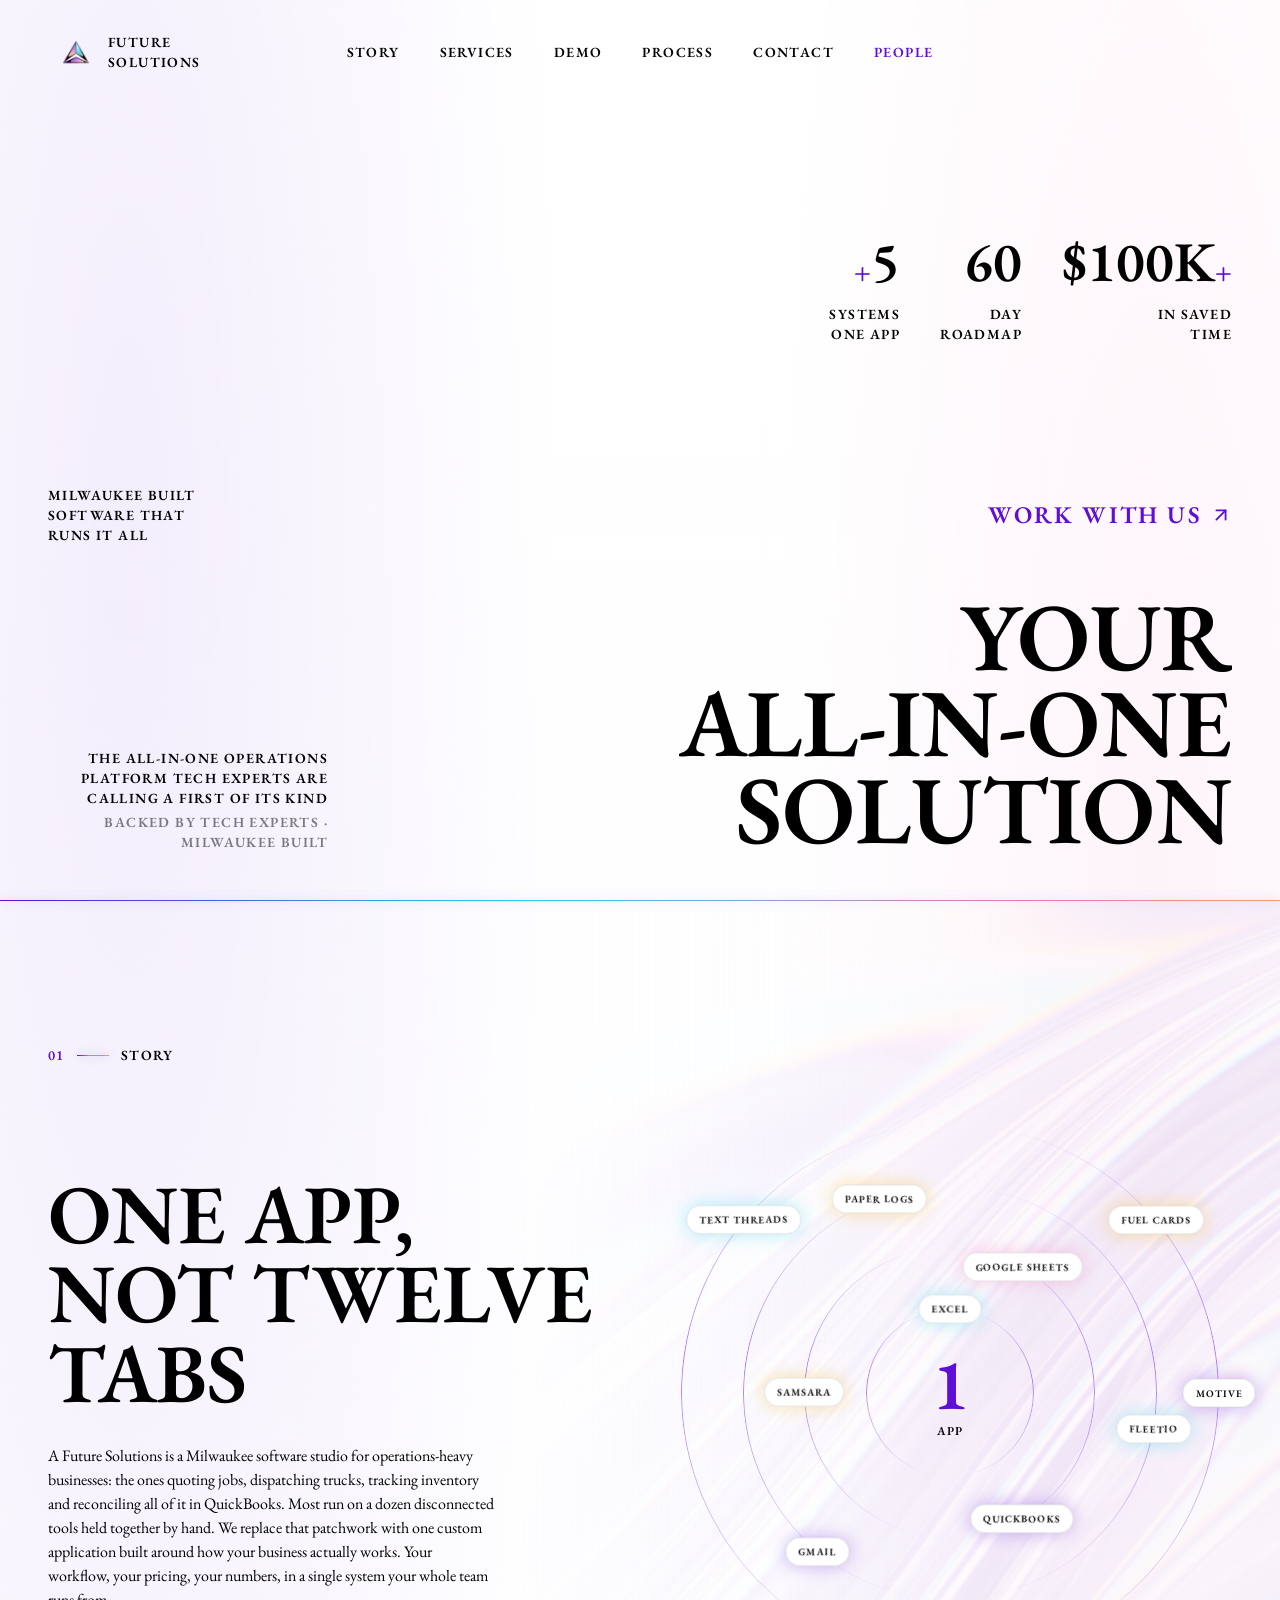
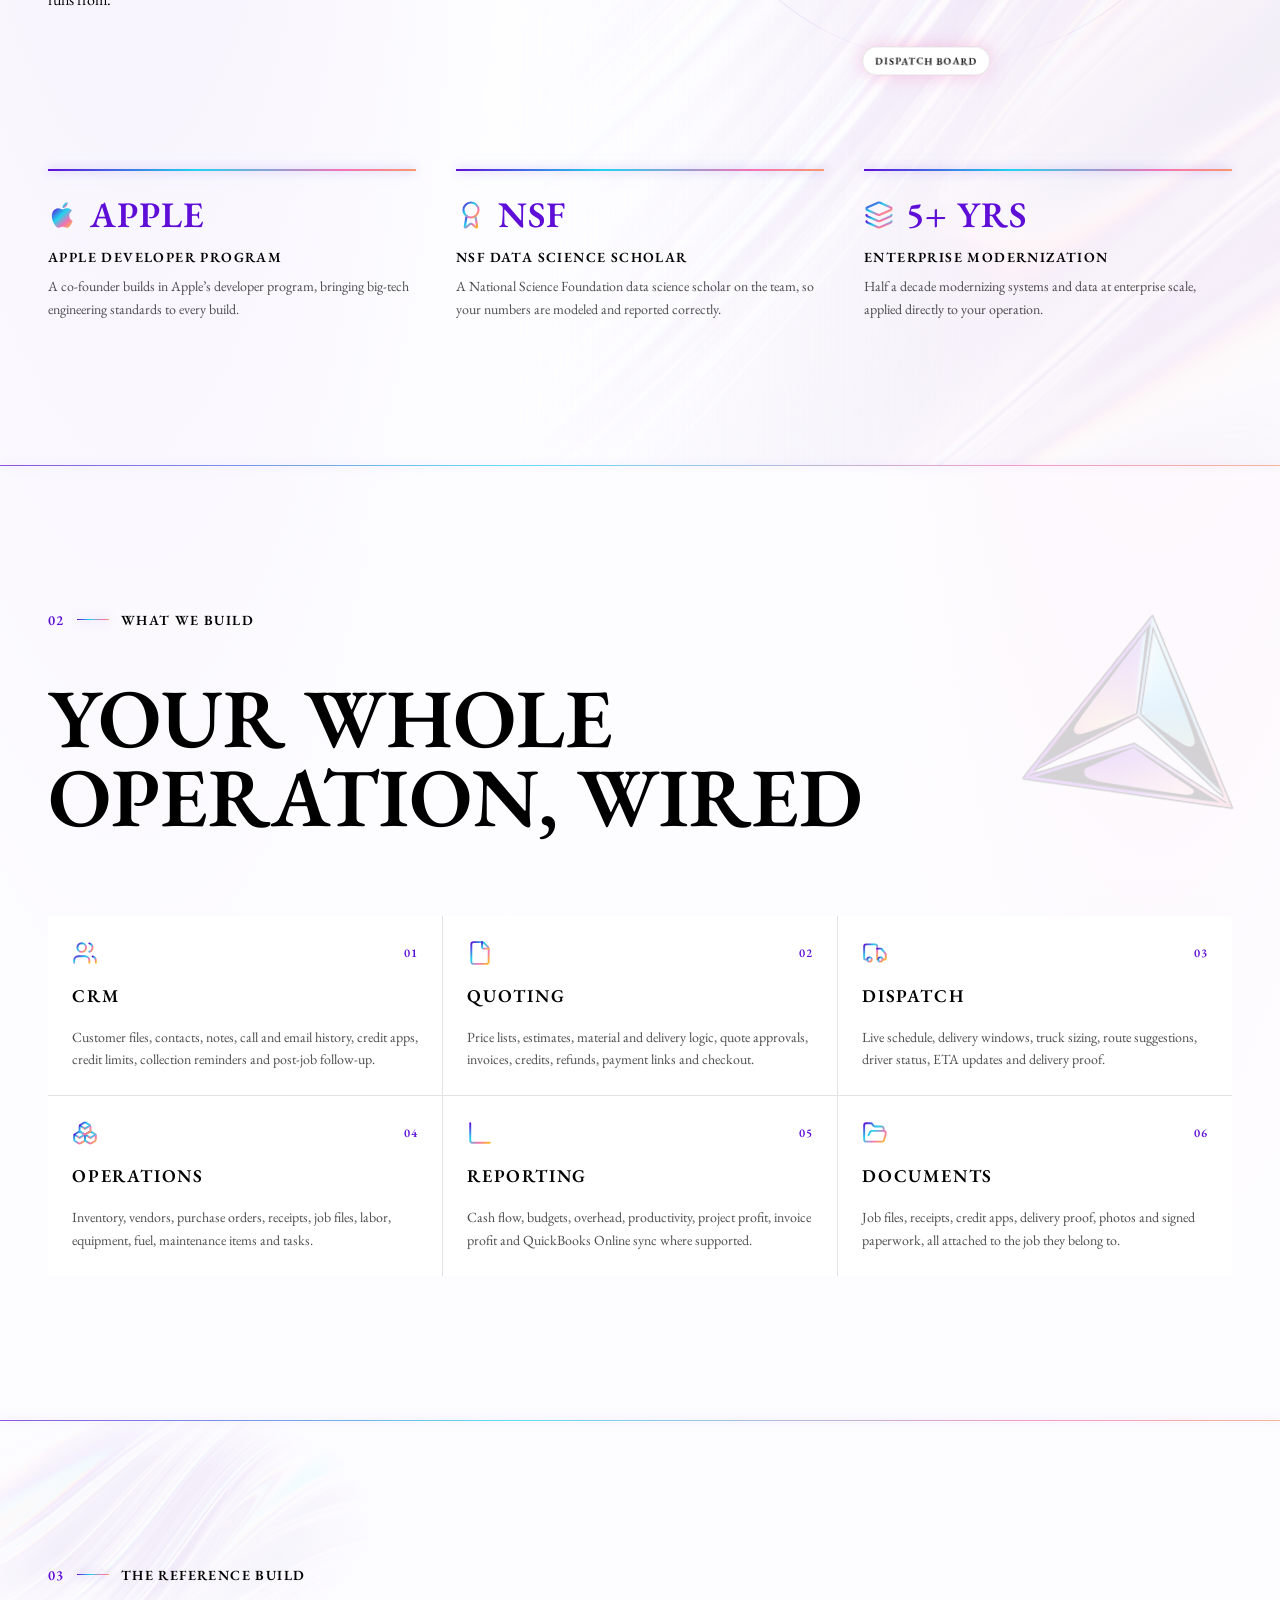
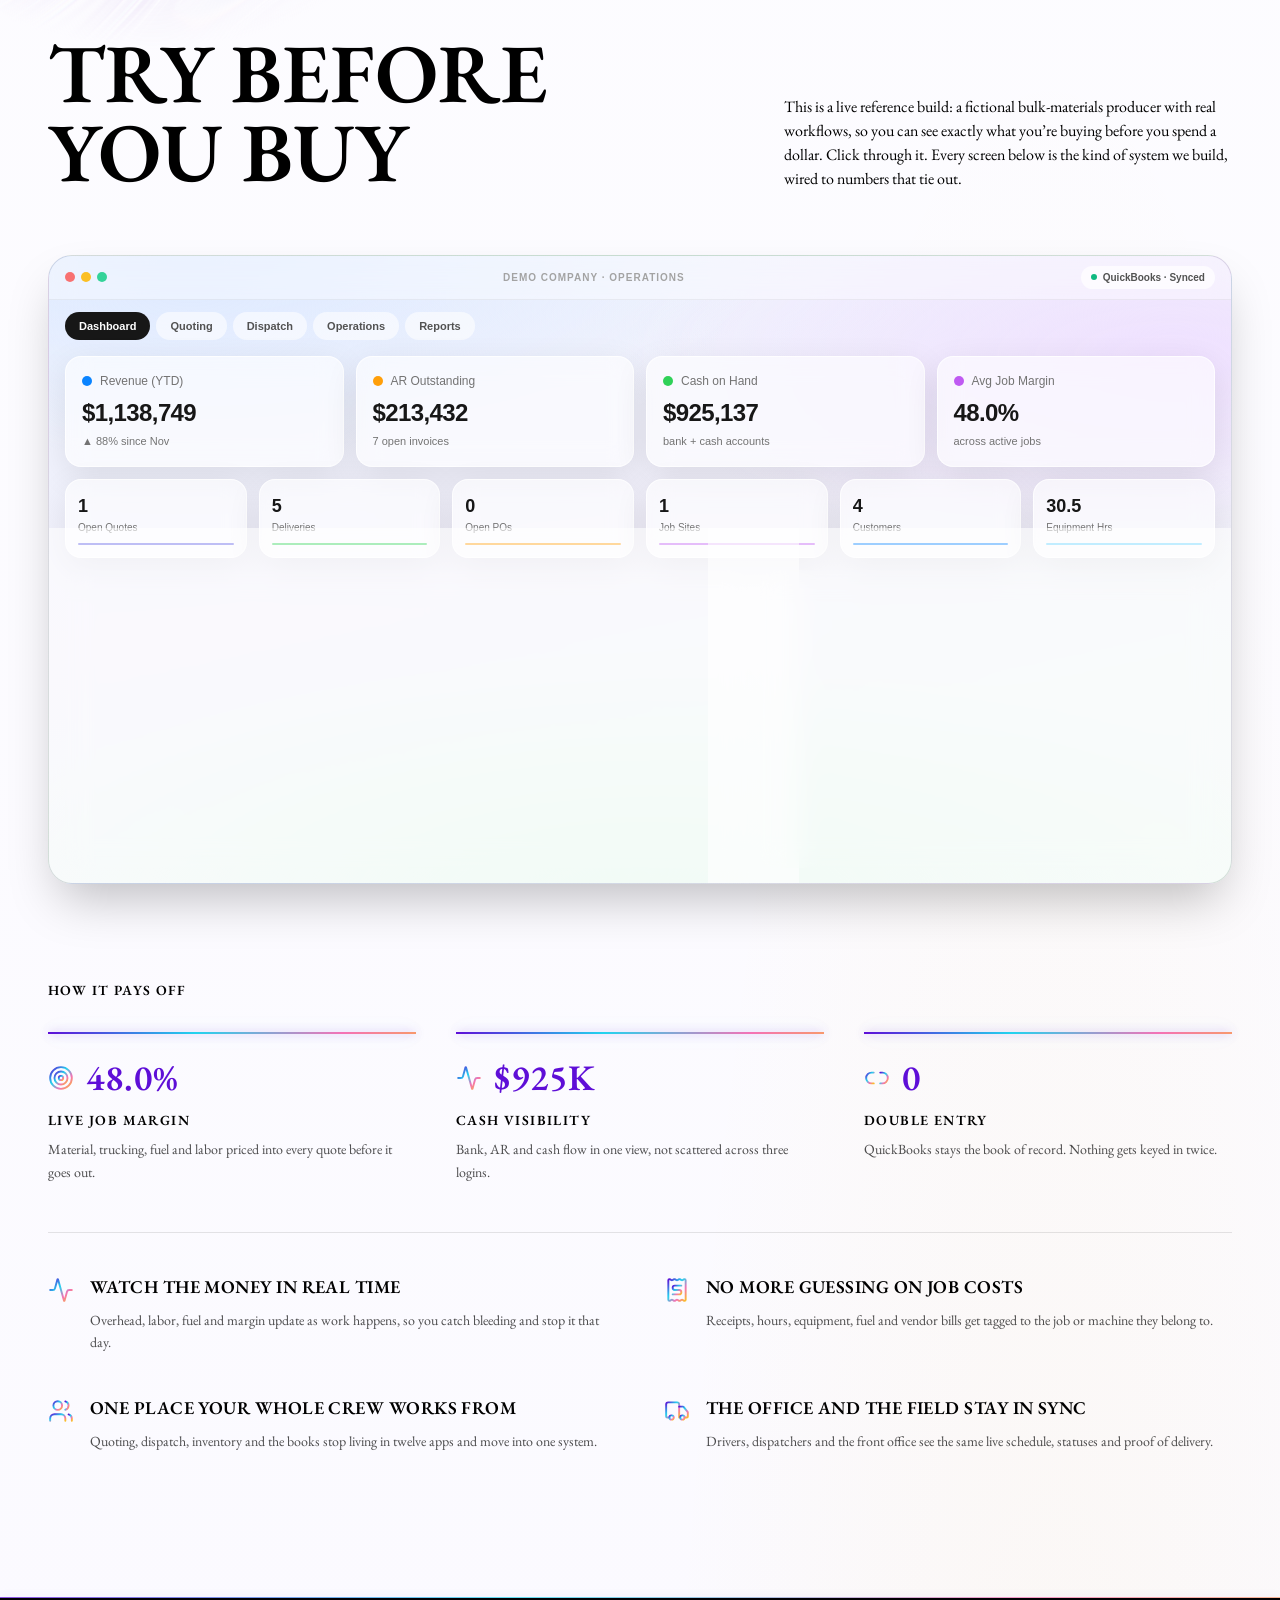
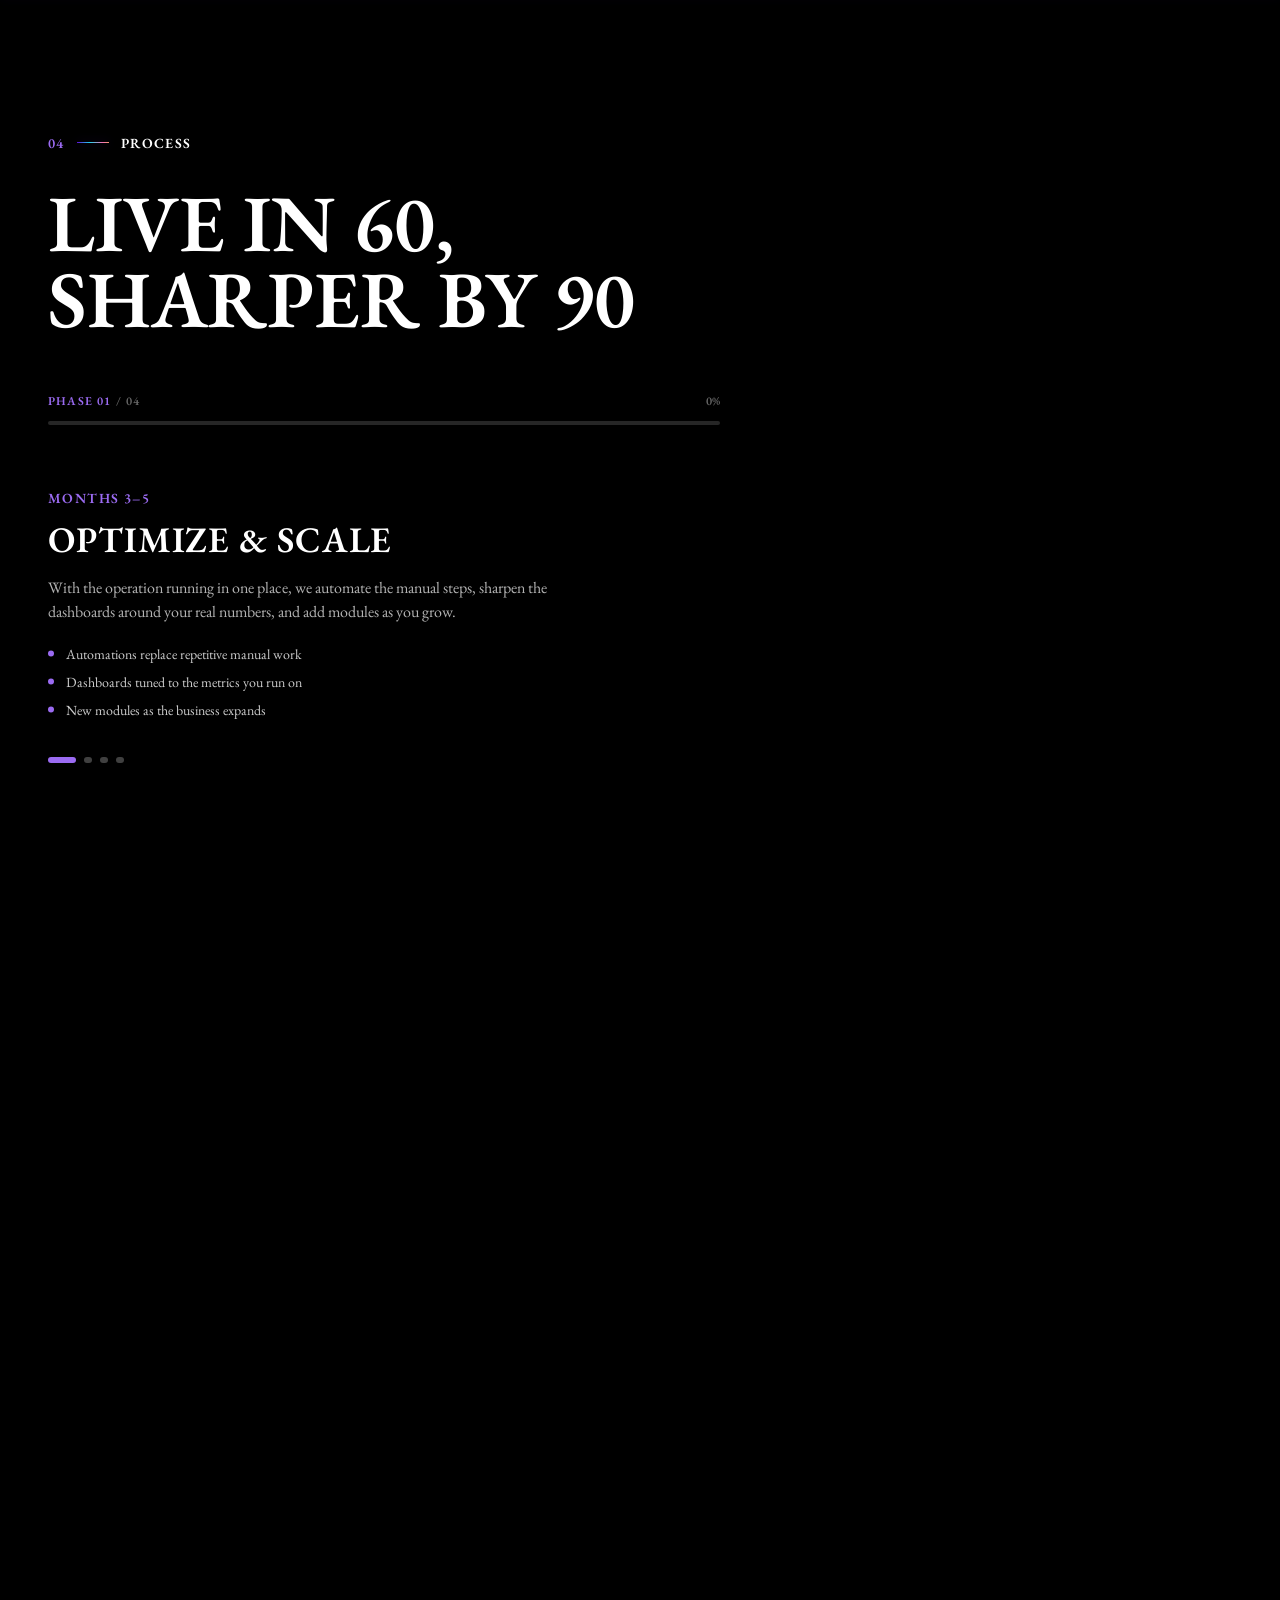
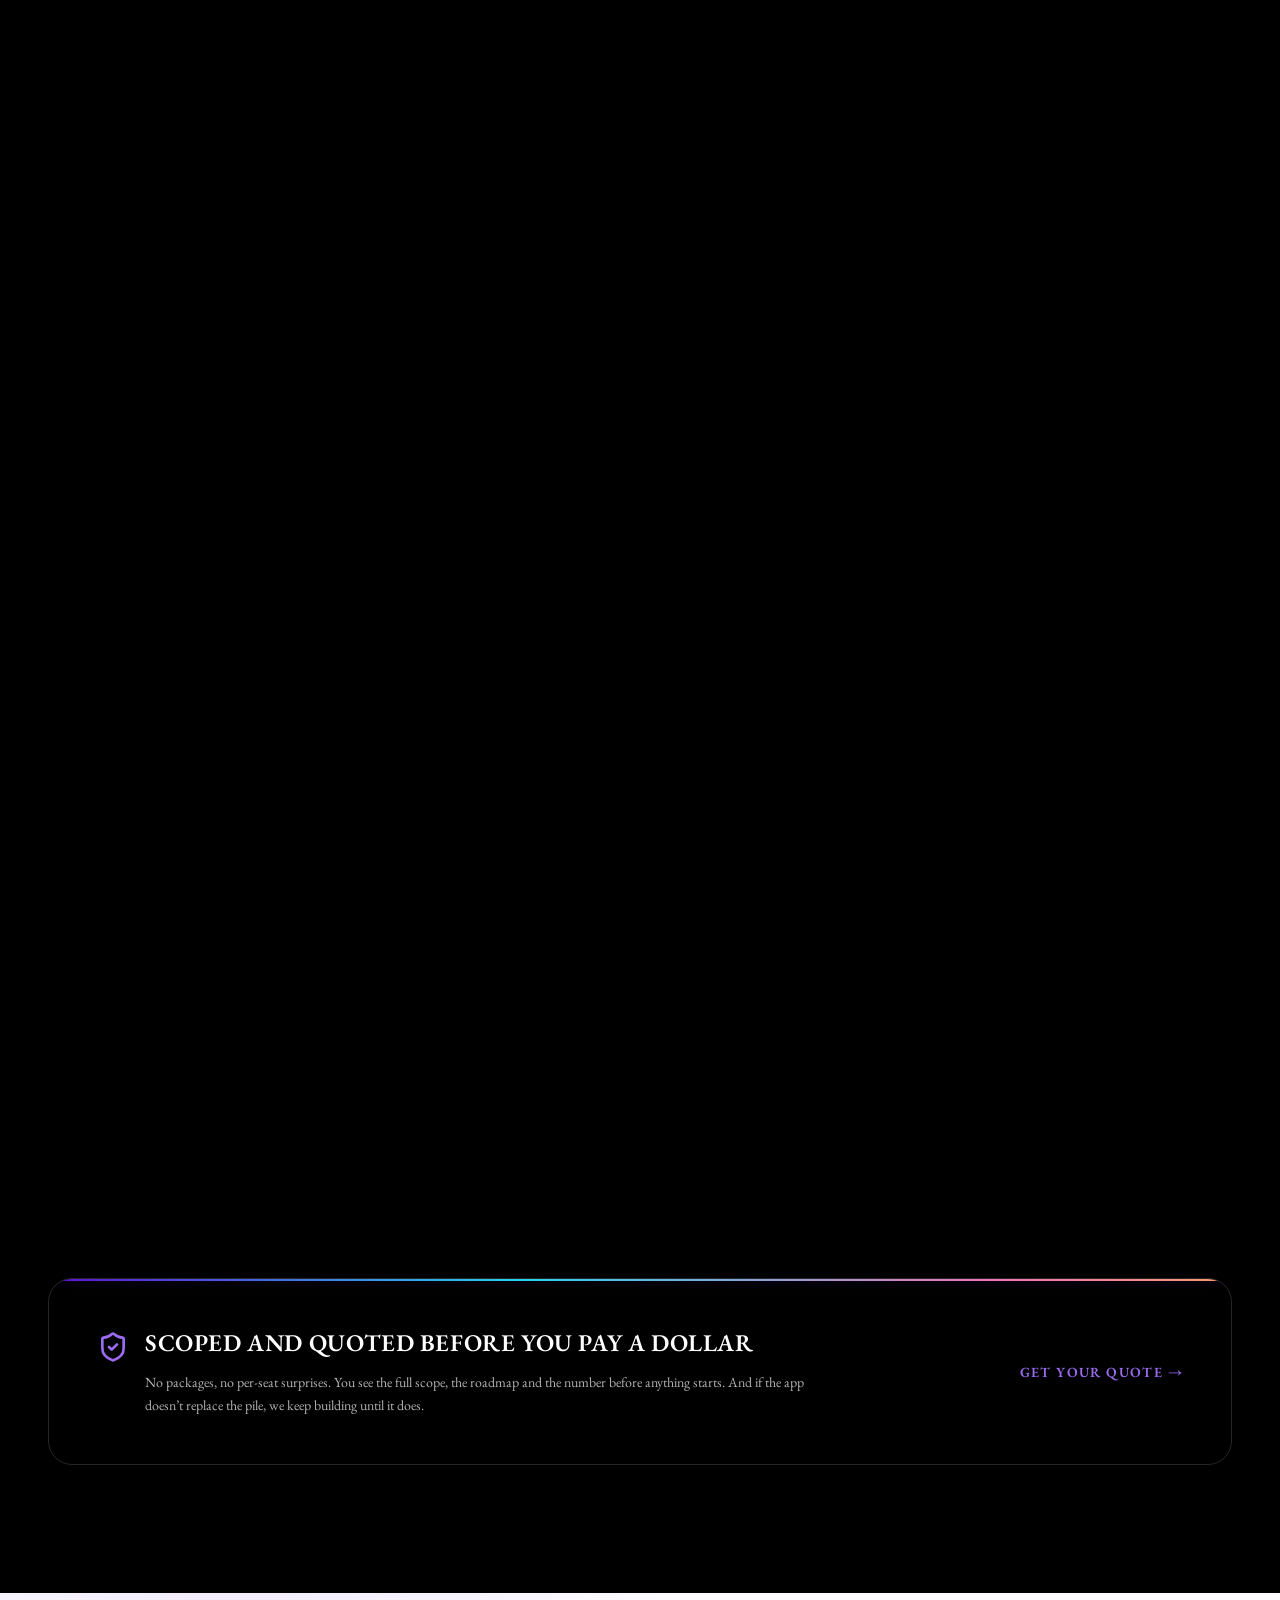
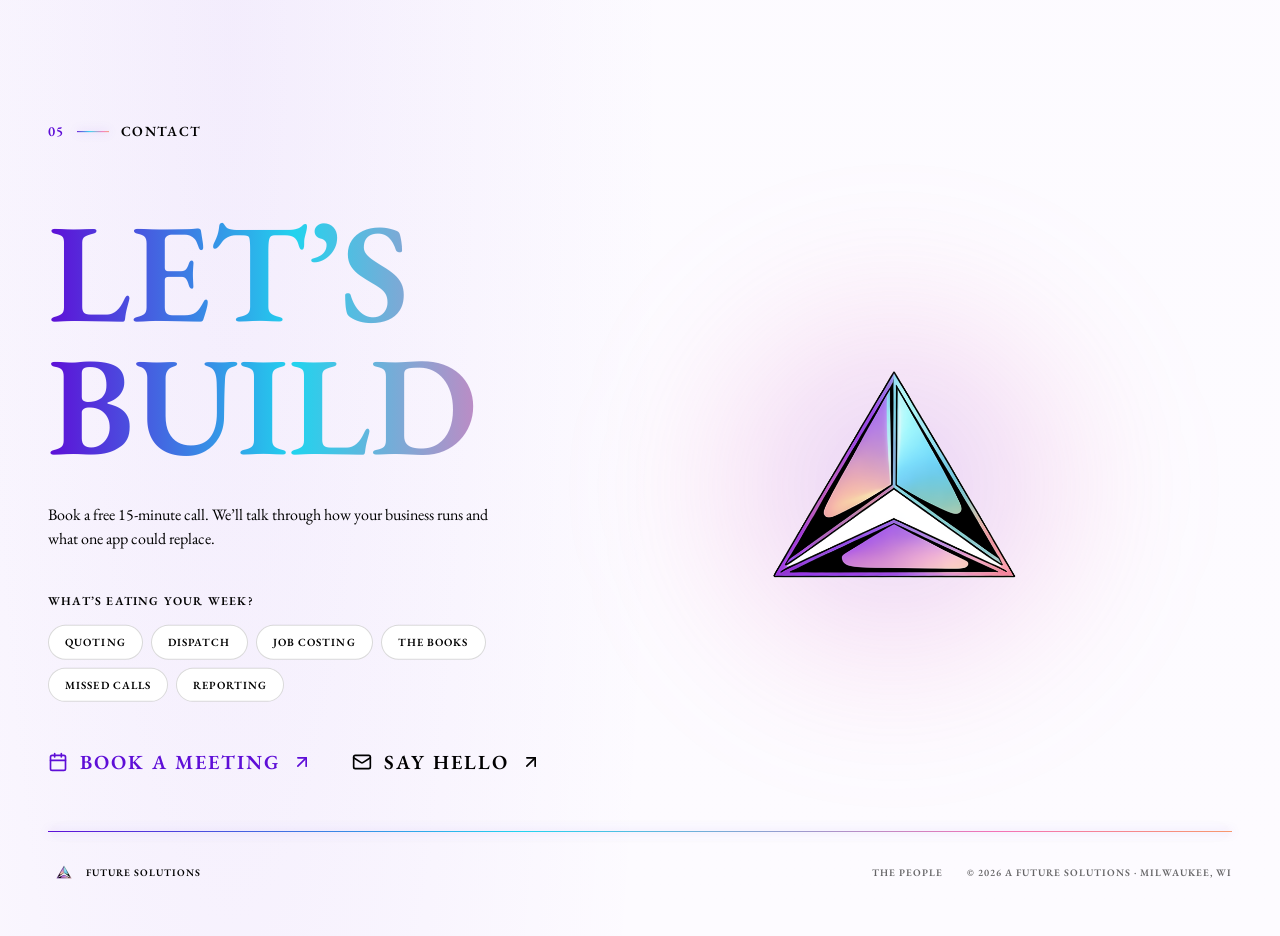
==== commit d3b7d056: "Garamond font swap across the marketing site" ====
--- a/index.html
+++ b/index.html
@@ -15,8 +15,8 @@
     <link rel="preconnect" href="https://d8j0ntlcm91z4.cloudfront.net" />
     <link rel="preconnect" href="https://fonts.googleapis.com" />
     <link rel="preconnect" href="https://fonts.gstatic.com" crossorigin />
-    <link href="https://fonts.googleapis.com/css2?family=Inter:wght@400;500;600;700&display=swap" rel="stylesheet" />
-    <script type="module" crossorigin src="/assets/index-LHG0Vx9z.js"></script>
+    <link href="https://fonts.googleapis.com/css2?family=EB+Garamond:ital,wght@0,400;0,500;0,600;0,700;1,400&display=swap" rel="stylesheet" />
+    <script type="module" crossorigin src="/assets/index-DCVrcVah.js"></script>
     <link rel="stylesheet" crossorigin href="/assets/index-BJKpFqW2.css">
   </head>
   <body>
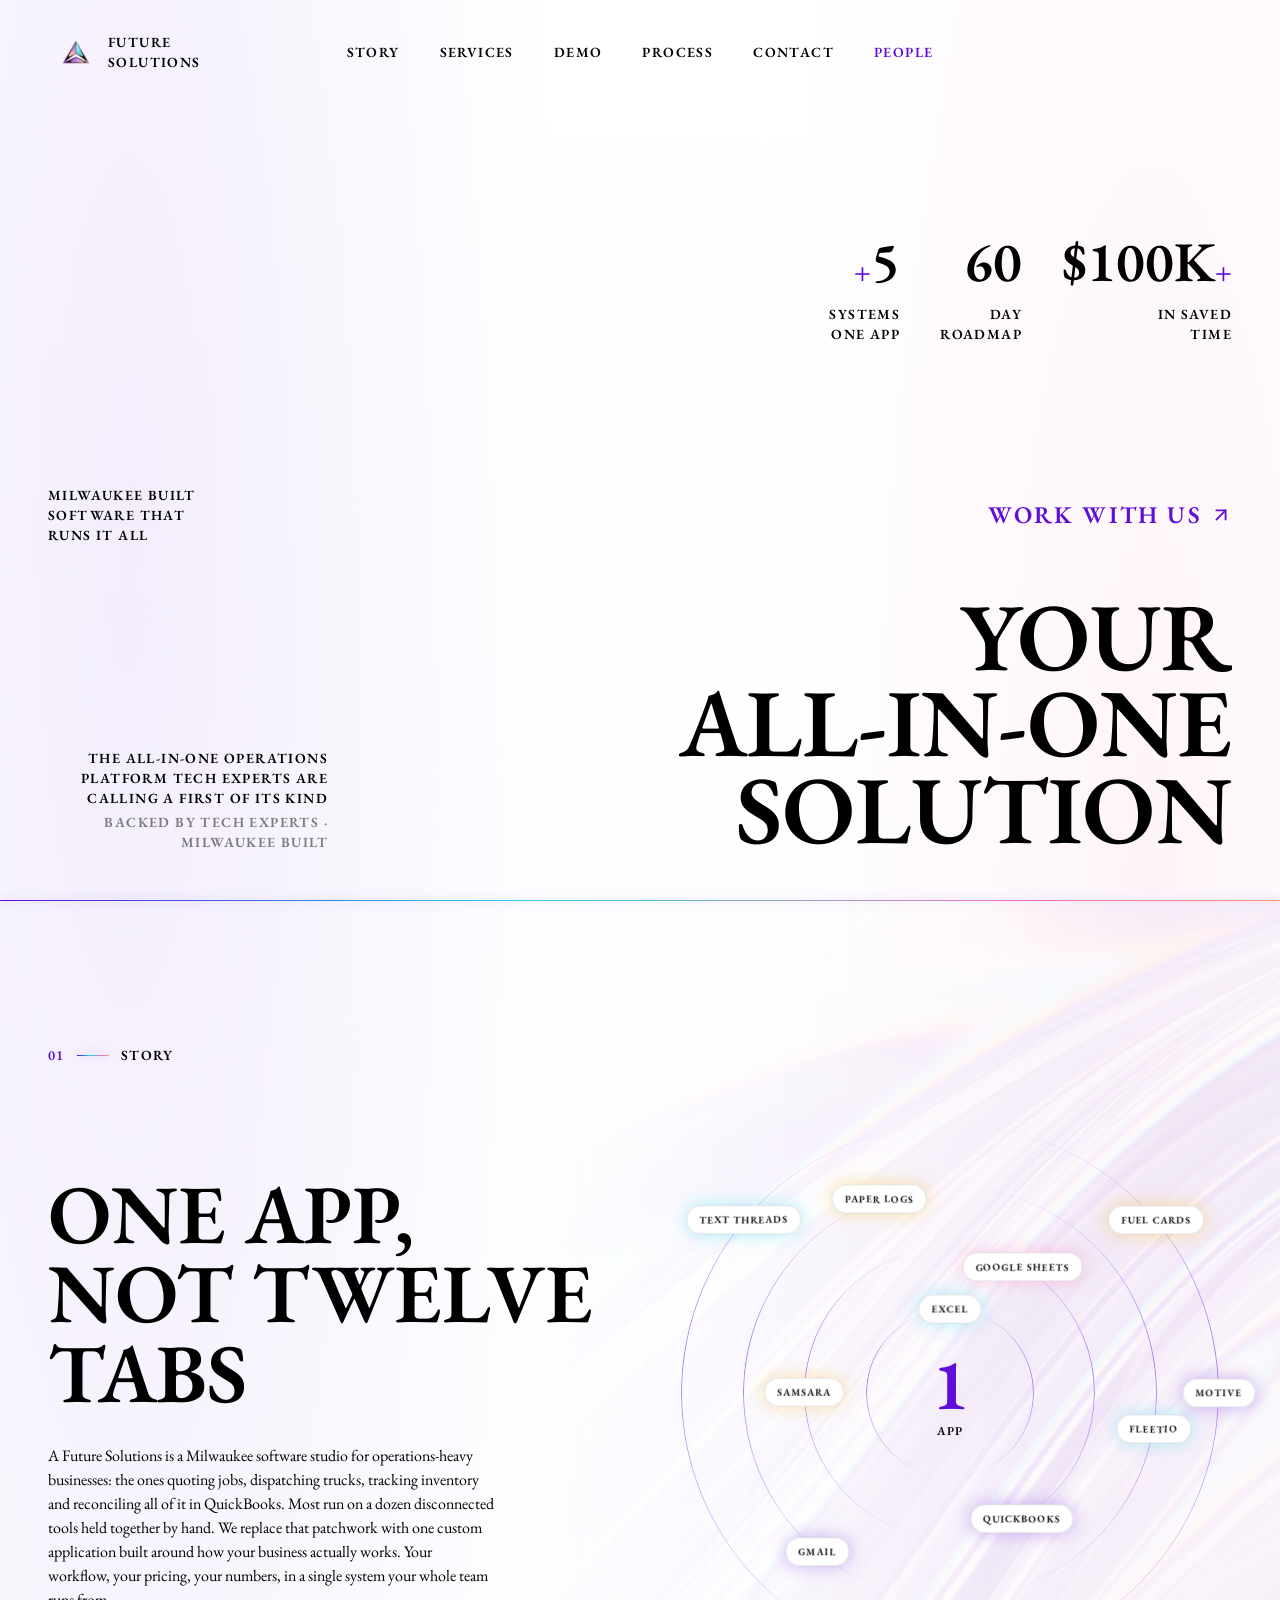
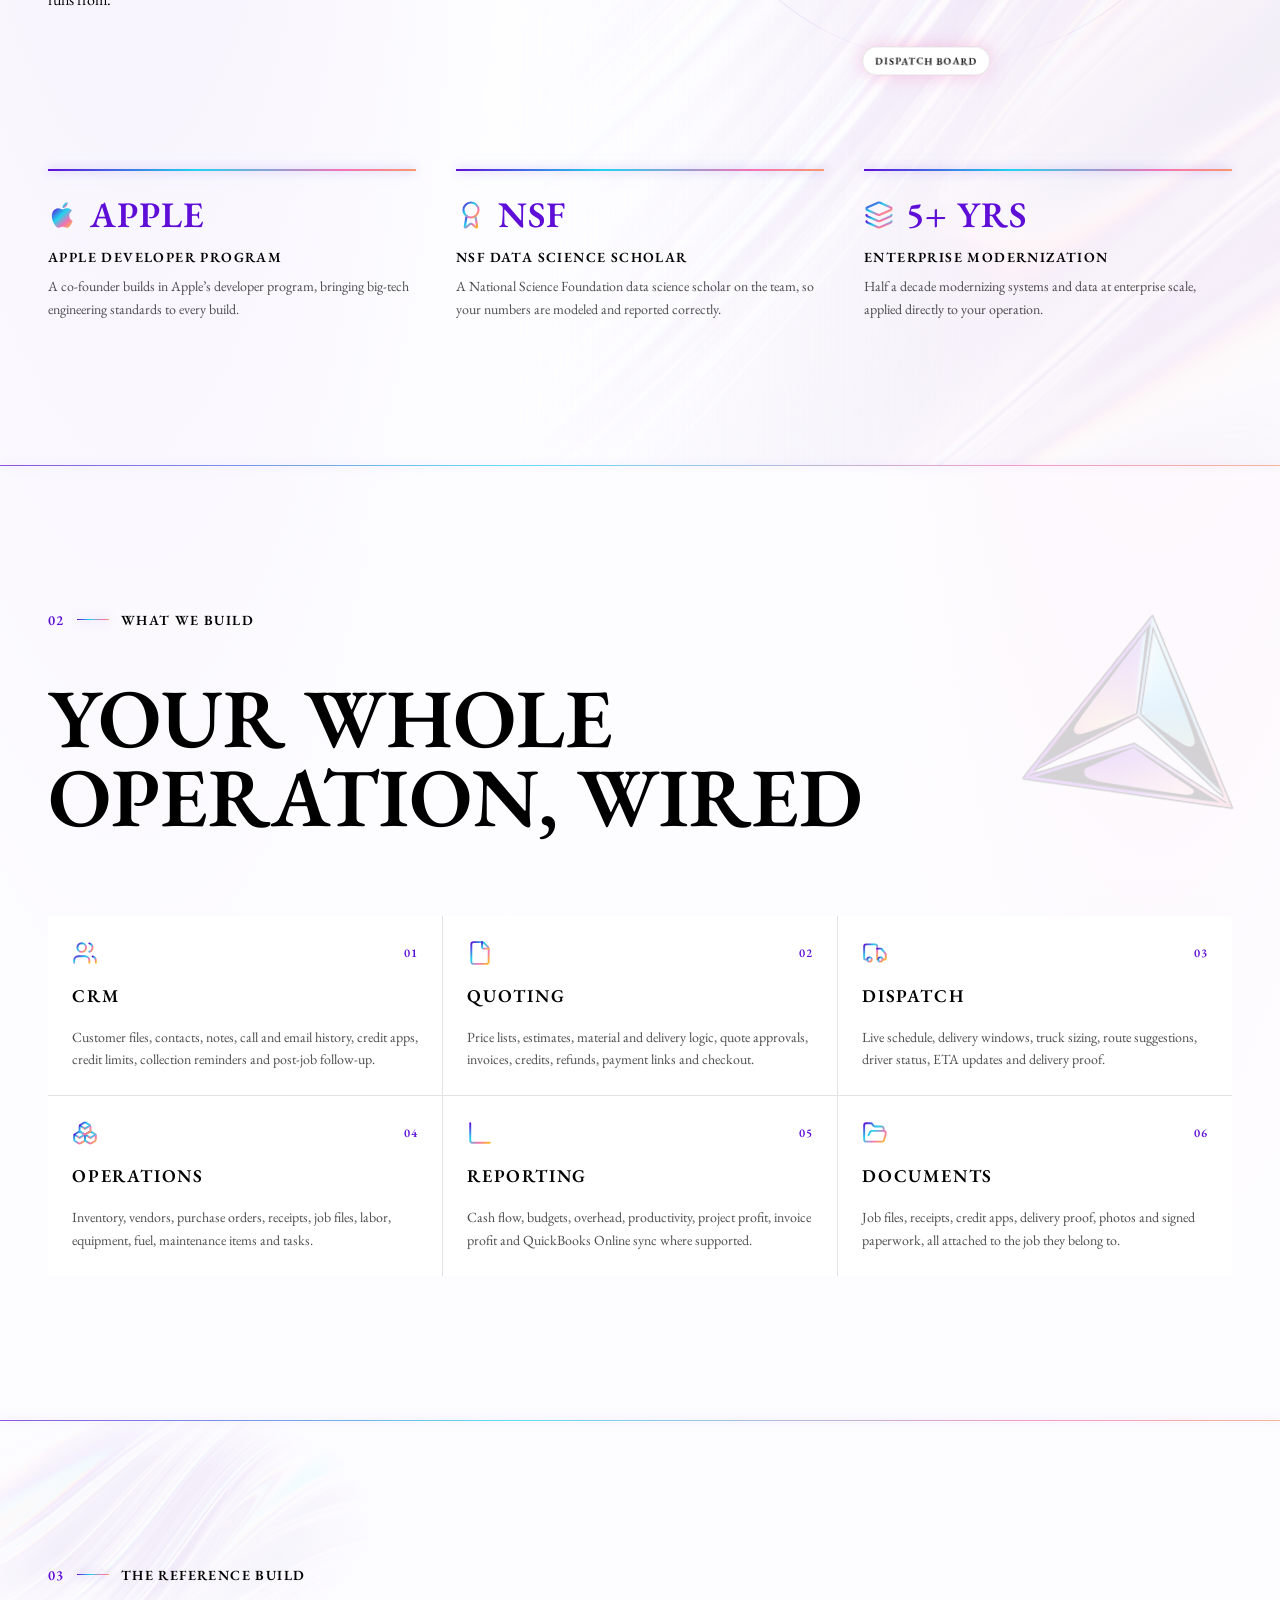
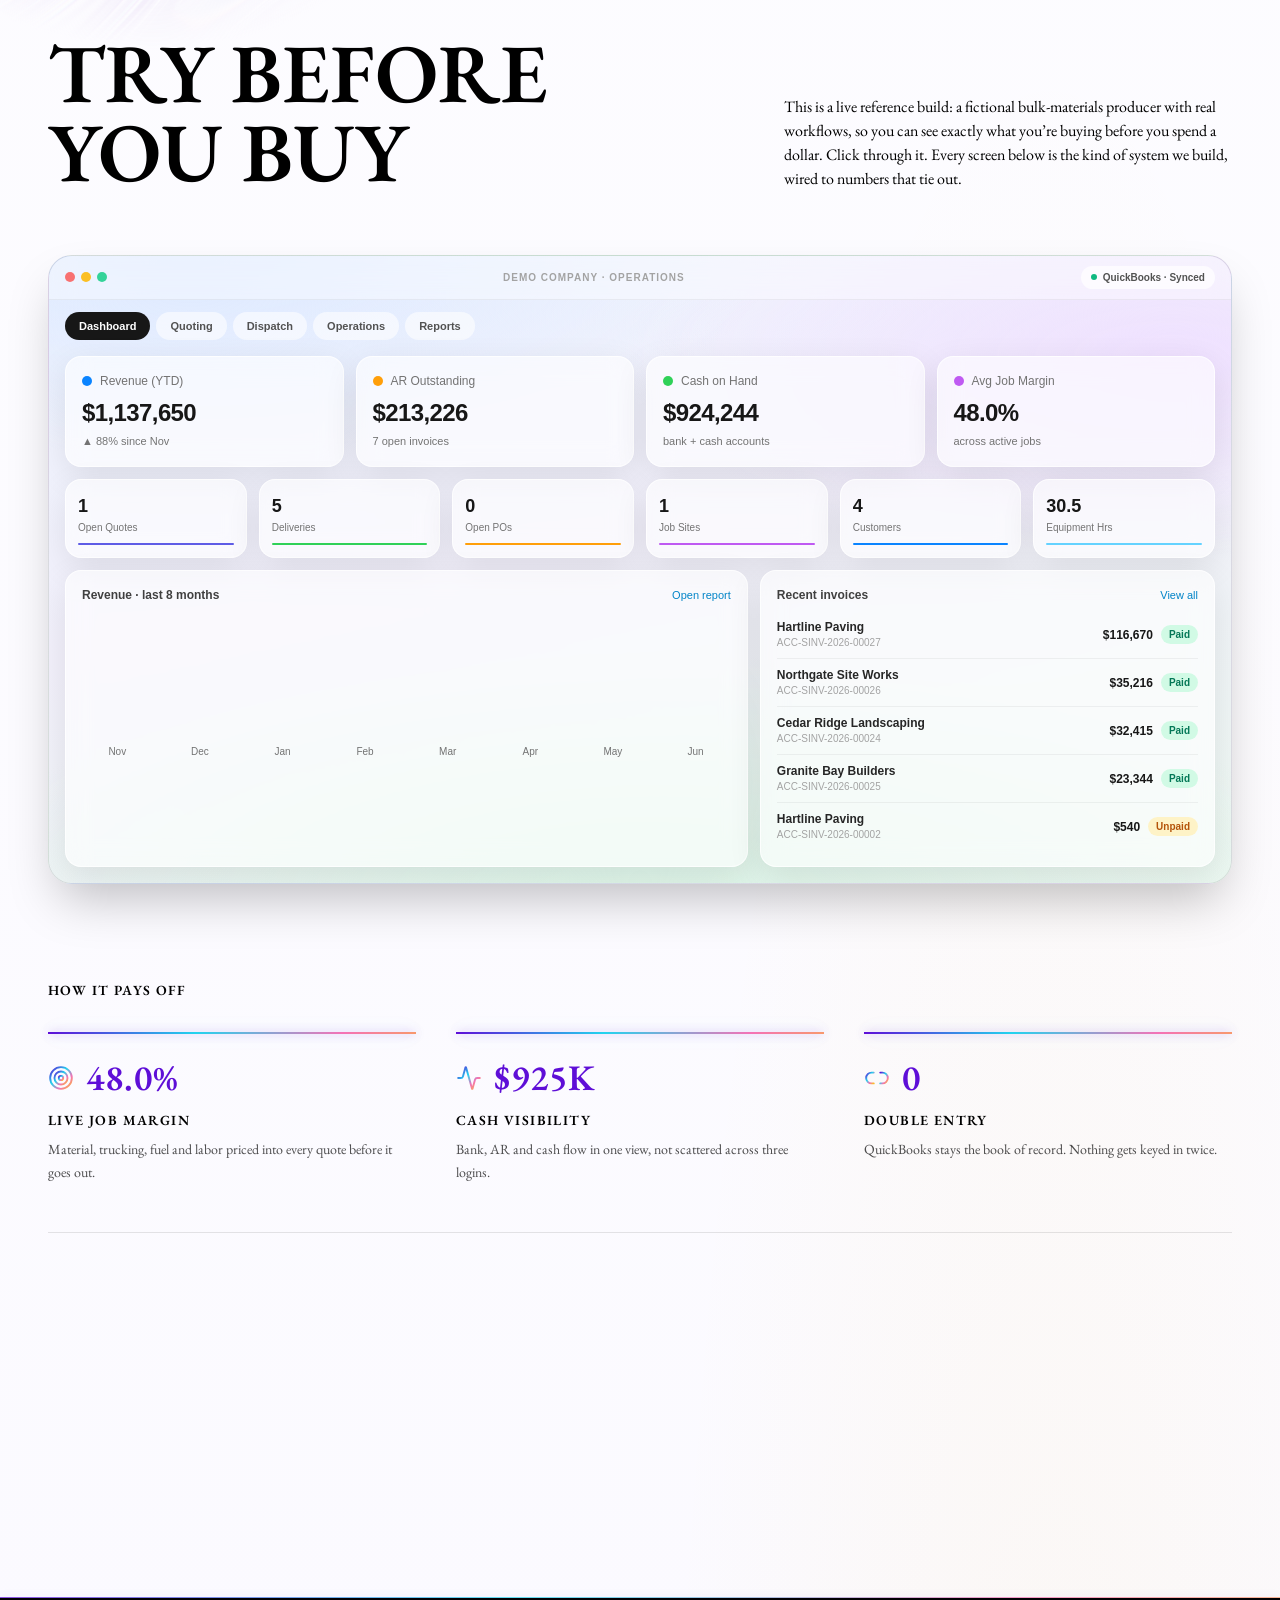
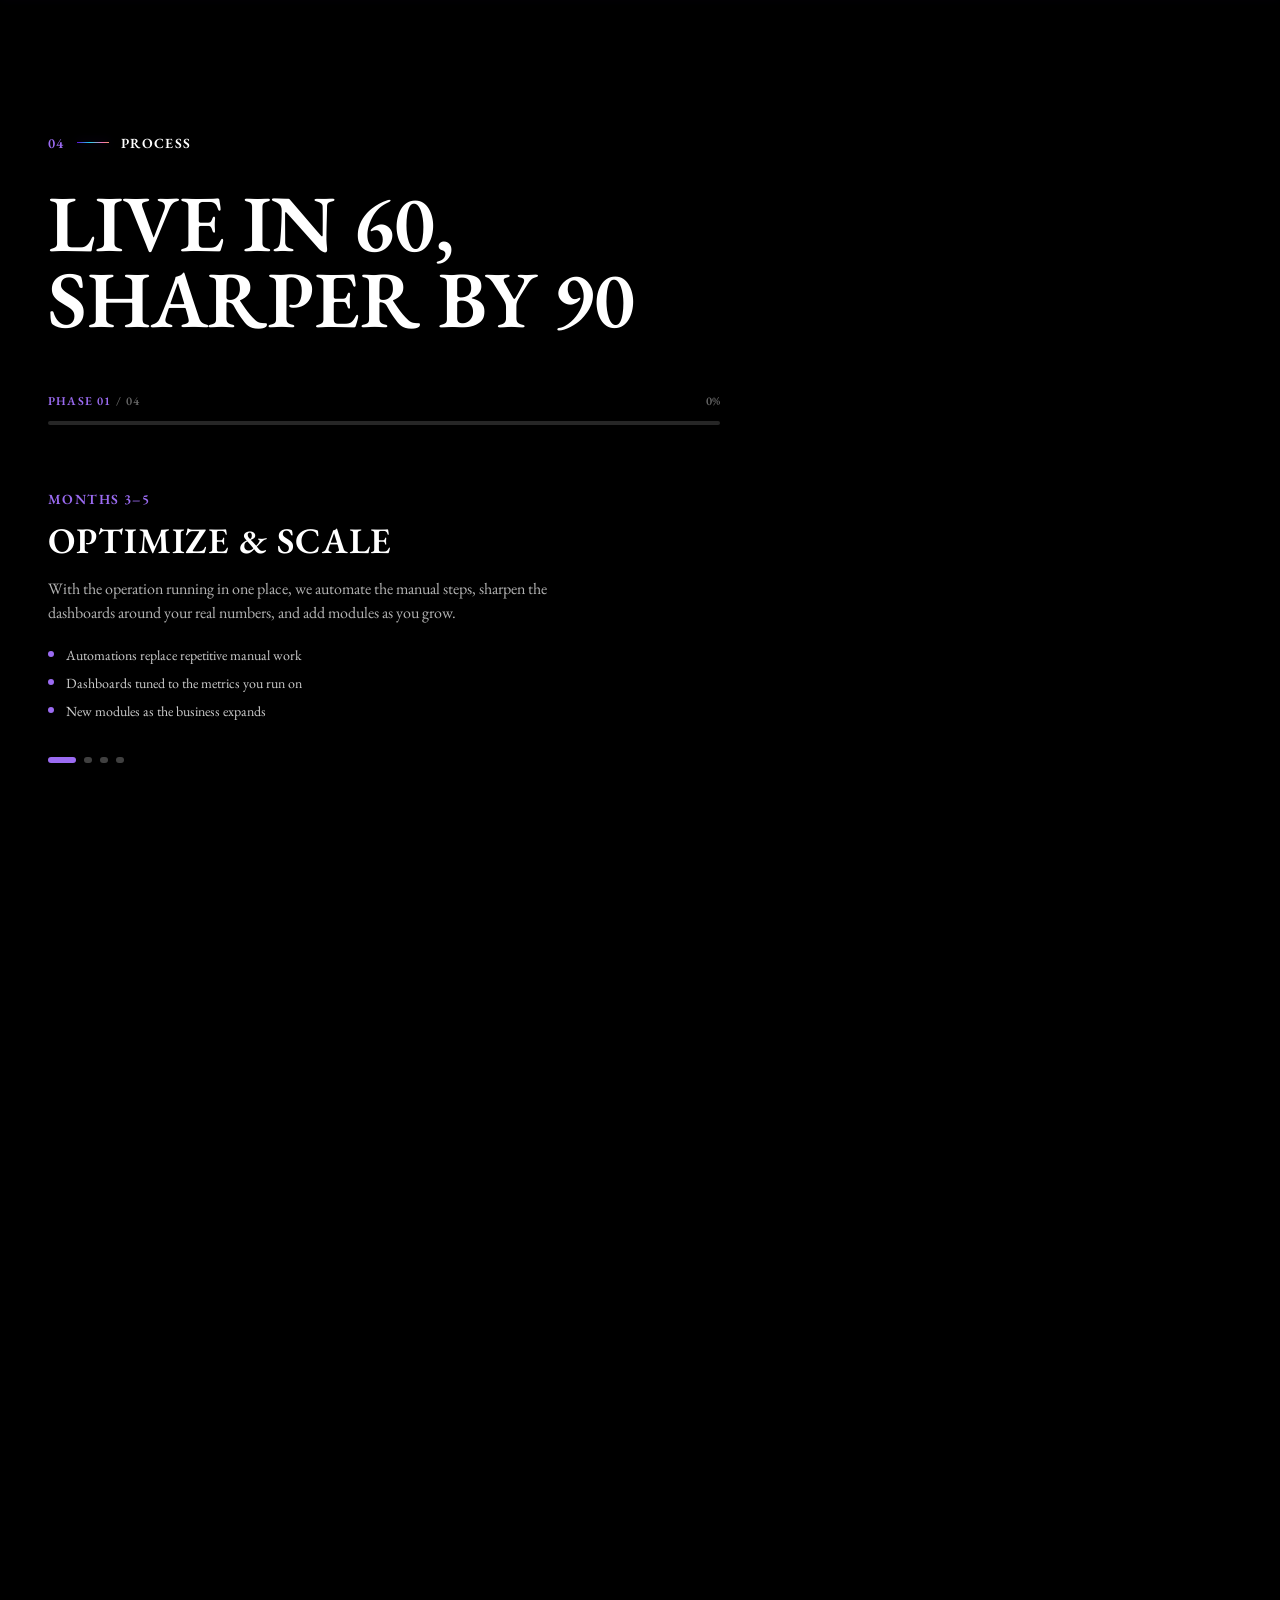
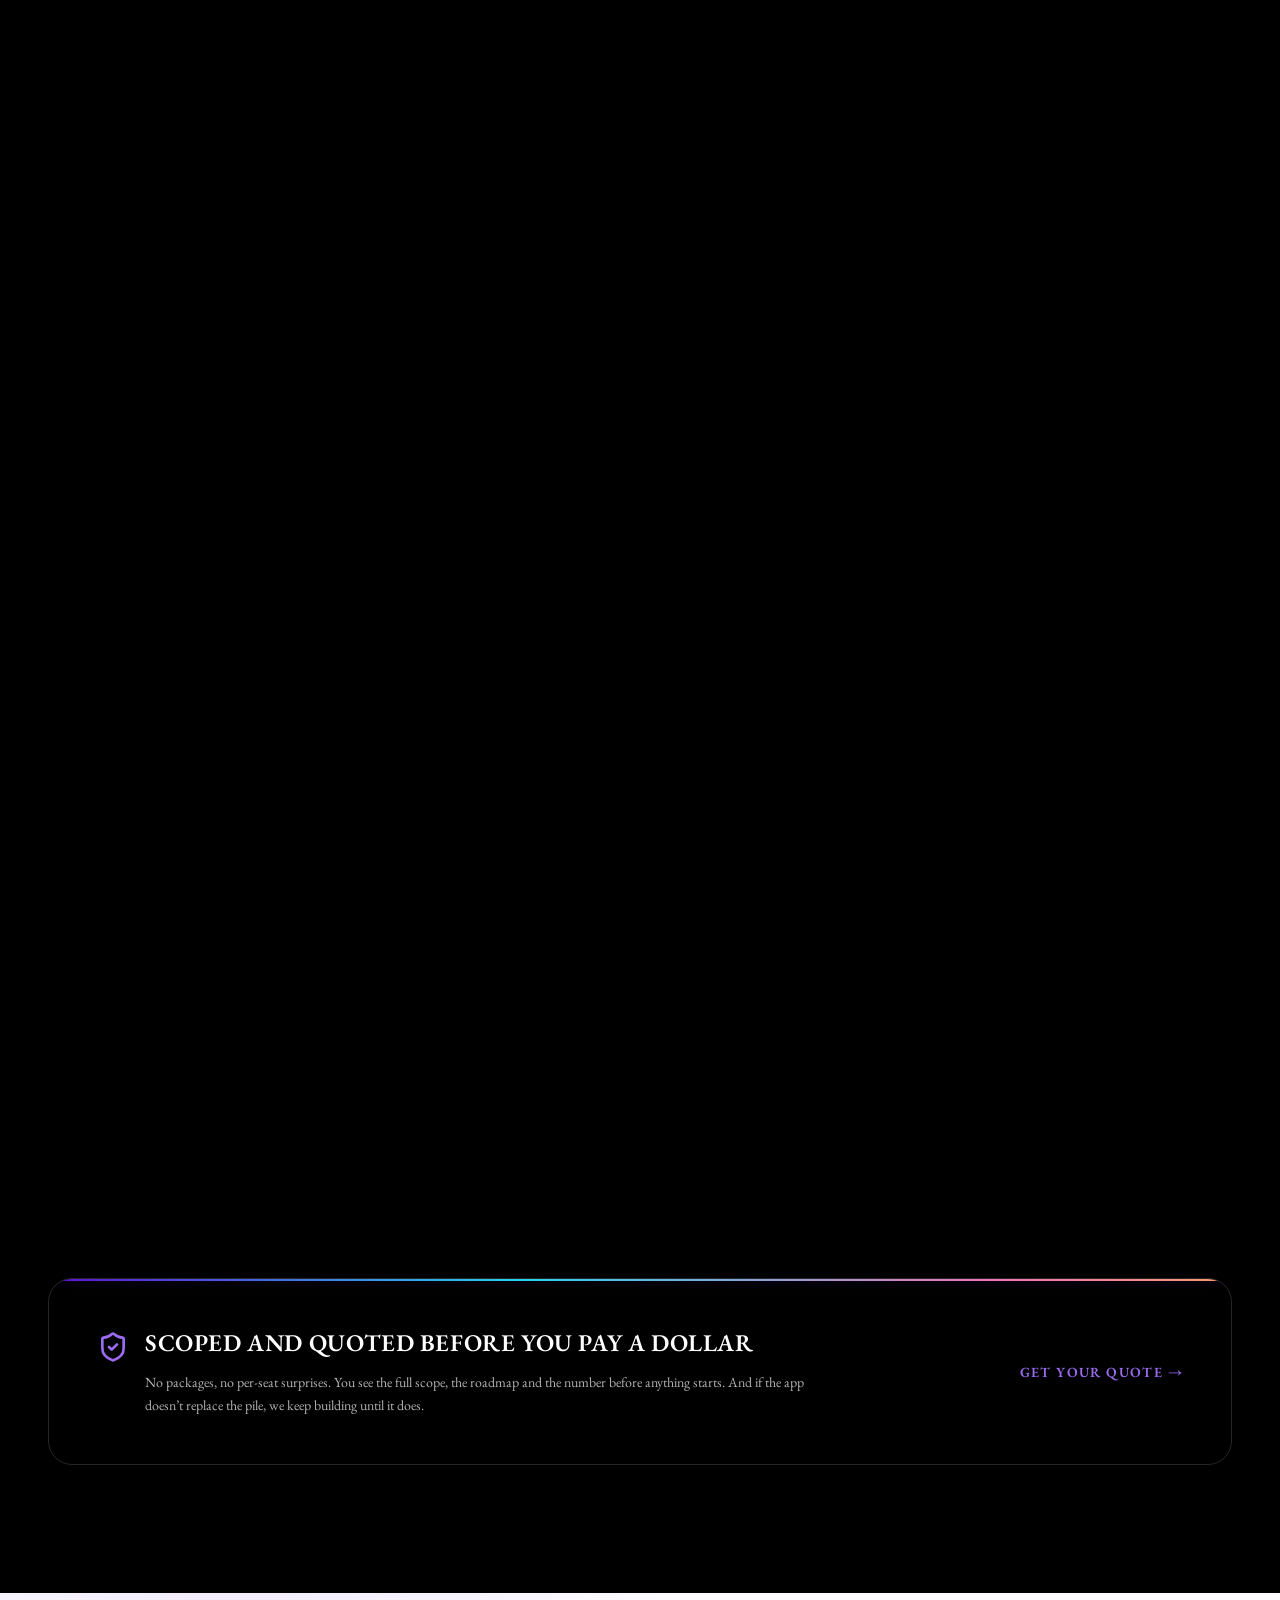
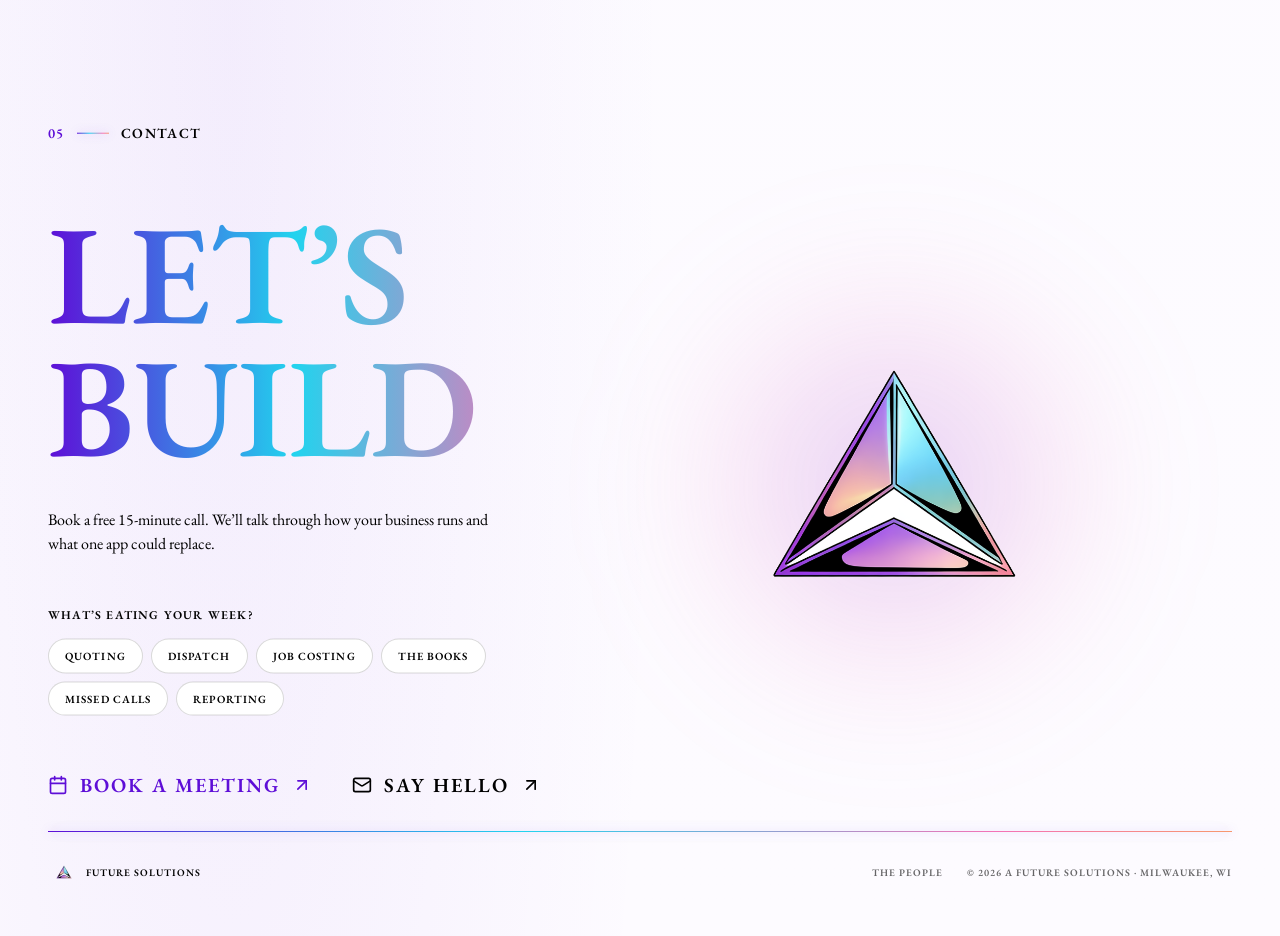
==== commit 354d45be: "Marketing: EB Garamond typography redesign (migrated) Co-Authored-By: Claude Fable 5 <noreply@anthro" ====
--- a/index.html
+++ b/index.html
@@ -1,25 +1,26 @@
-<!doctype html>
-<html lang="en">
-  <head>
-    <meta charset="UTF-8" />
-    <meta name="viewport" content="width=device-width, initial-scale=1.0" />
-    <title>A Future Solutions</title>
-    <meta name="description" content="A Future Solutions — Milwaukee-built custom operations software. Quote, dispatch, profit: your whole operation in one app." />
-    <link rel="icon" type="image/png" href="/logo-mark.png" />
-    <link rel="apple-touch-icon" href="/logo-mark.png" />
-    <meta property="og:title" content="A Future Solutions" />
-    <meta property="og:description" content="Milwaukee-built custom operations software. Quote, dispatch, profit: your whole operation in one app." />
-    <meta property="og:image" content="/logo-lockup.png" />
-    <meta property="og:type" content="website" />
-    <meta name="twitter:card" content="summary_large_image" />
-    <link rel="preconnect" href="https://d8j0ntlcm91z4.cloudfront.net" />
-    <link rel="preconnect" href="https://fonts.googleapis.com" />
-    <link rel="preconnect" href="https://fonts.gstatic.com" crossorigin />
-    <link href="https://fonts.googleapis.com/css2?family=EB+Garamond:ital,wght@0,400;0,500;0,600;0,700;1,400&display=swap" rel="stylesheet" />
+<!doctype html>
+<html lang="en">
+  <head>
+    <meta charset="UTF-8" />
+    <meta name="viewport" content="width=device-width, initial-scale=1.0" />
+    <title>A Future Solutions</title>
+    <meta name="description" content="A Future Solutions — Milwaukee-built custom operations software. Quote, dispatch, profit: your whole operation in one app." />
+    <link rel="icon" type="image/png" href="/logo-mark.png" />
+    <link rel="apple-touch-icon" href="/logo-mark.png" />
+    <meta property="og:title" content="A Future Solutions" />
+    <meta property="og:description" content="Milwaukee-built custom operations software. Quote, dispatch, profit: your whole operation in one app." />
+    <meta property="og:image" content="/logo-lockup.png" />
+    <meta property="og:type" content="website" />
+    <meta name="twitter:card" content="summary_large_image" />
+    <link rel="preconnect" href="https://d8j0ntlcm91z4.cloudfront.net" />
+    <link rel="preconnect" href="https://fonts.googleapis.com" />
+    <link rel="preconnect" href="https://fonts.gstatic.com" crossorigin />
+    <link href="https://fonts.googleapis.com/css2?family=EB+Garamond:ital,wght@0,400;0,500;0,600;0,700;1,400&display=swap" rel="stylesheet" />
     <script type="module" crossorigin src="/assets/index-DCVrcVah.js"></script>
     <link rel="stylesheet" crossorigin href="/assets/index-BJKpFqW2.css">
-  </head>
-  <body>
-    <div id="root"></div>
-  </body>
-</html>
+  </head>
+  <body>
+    <div id="root"></div>+
+  </body>
+</html>
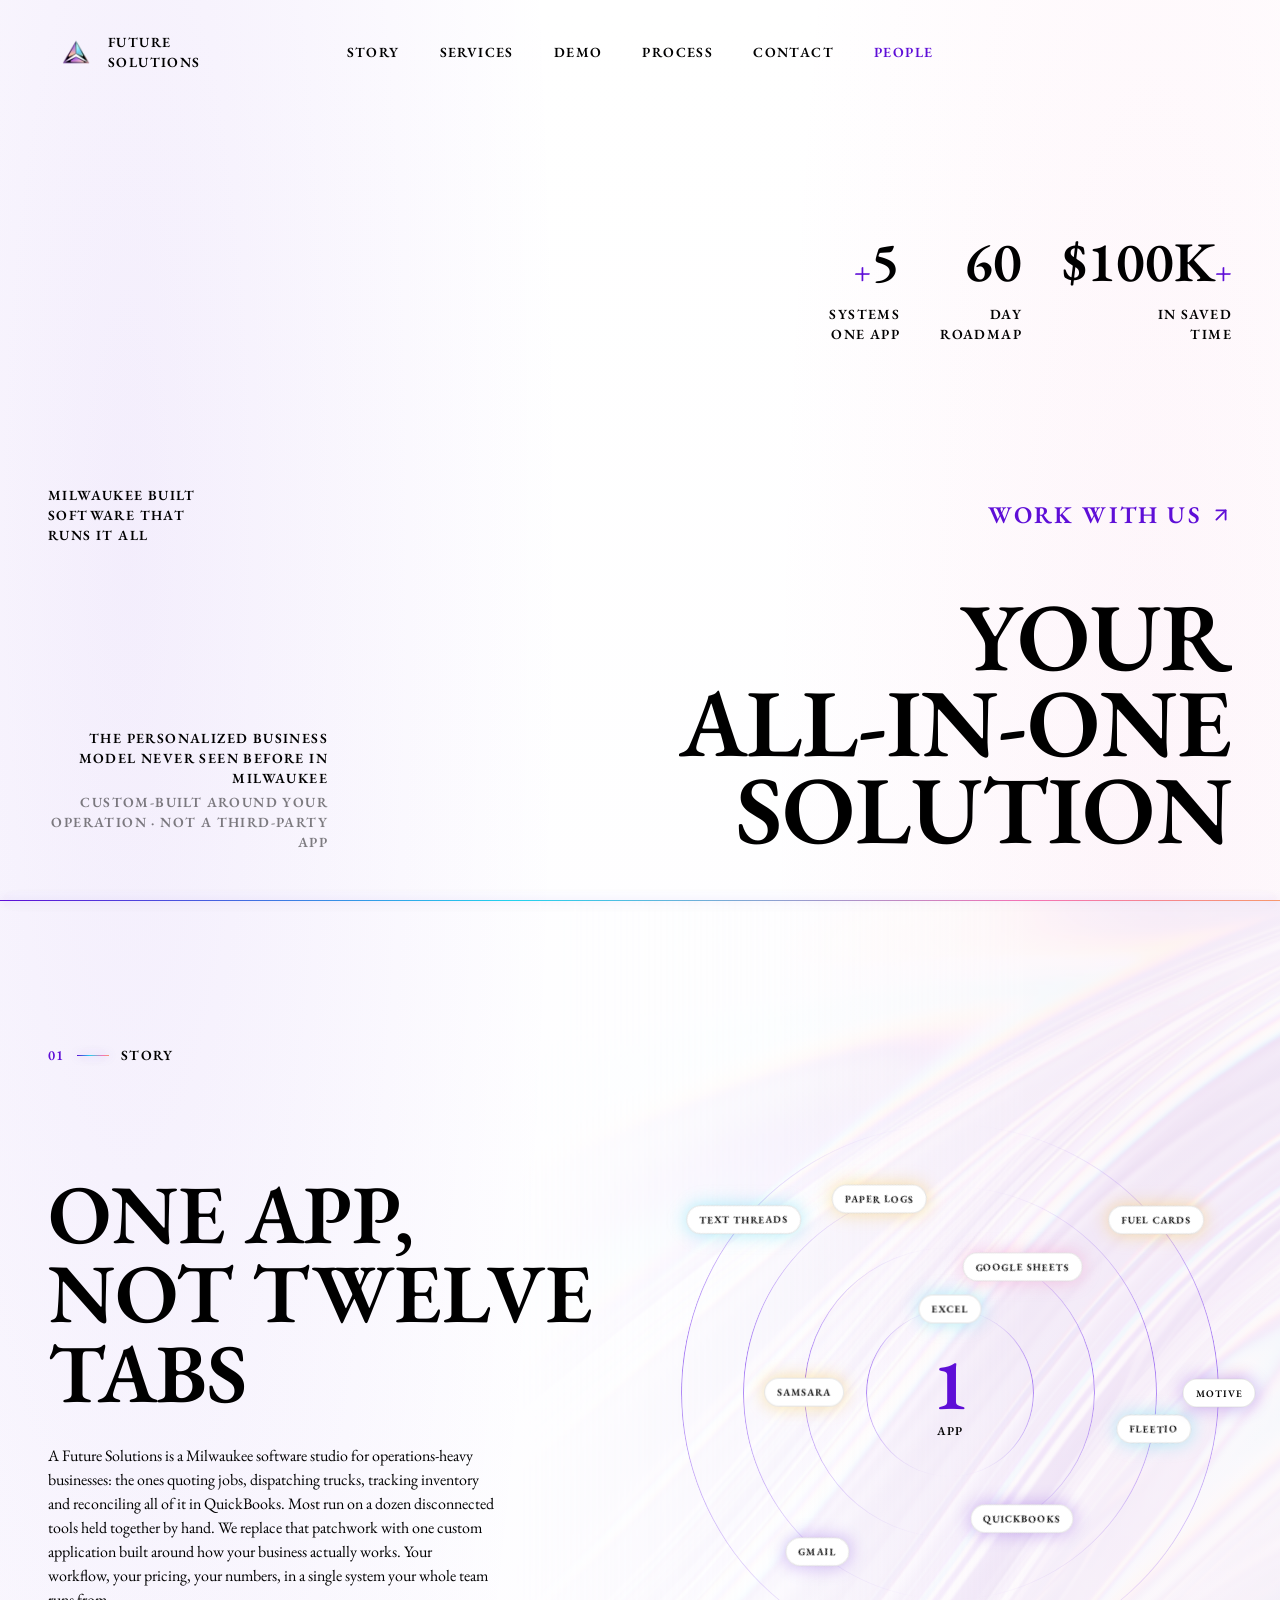
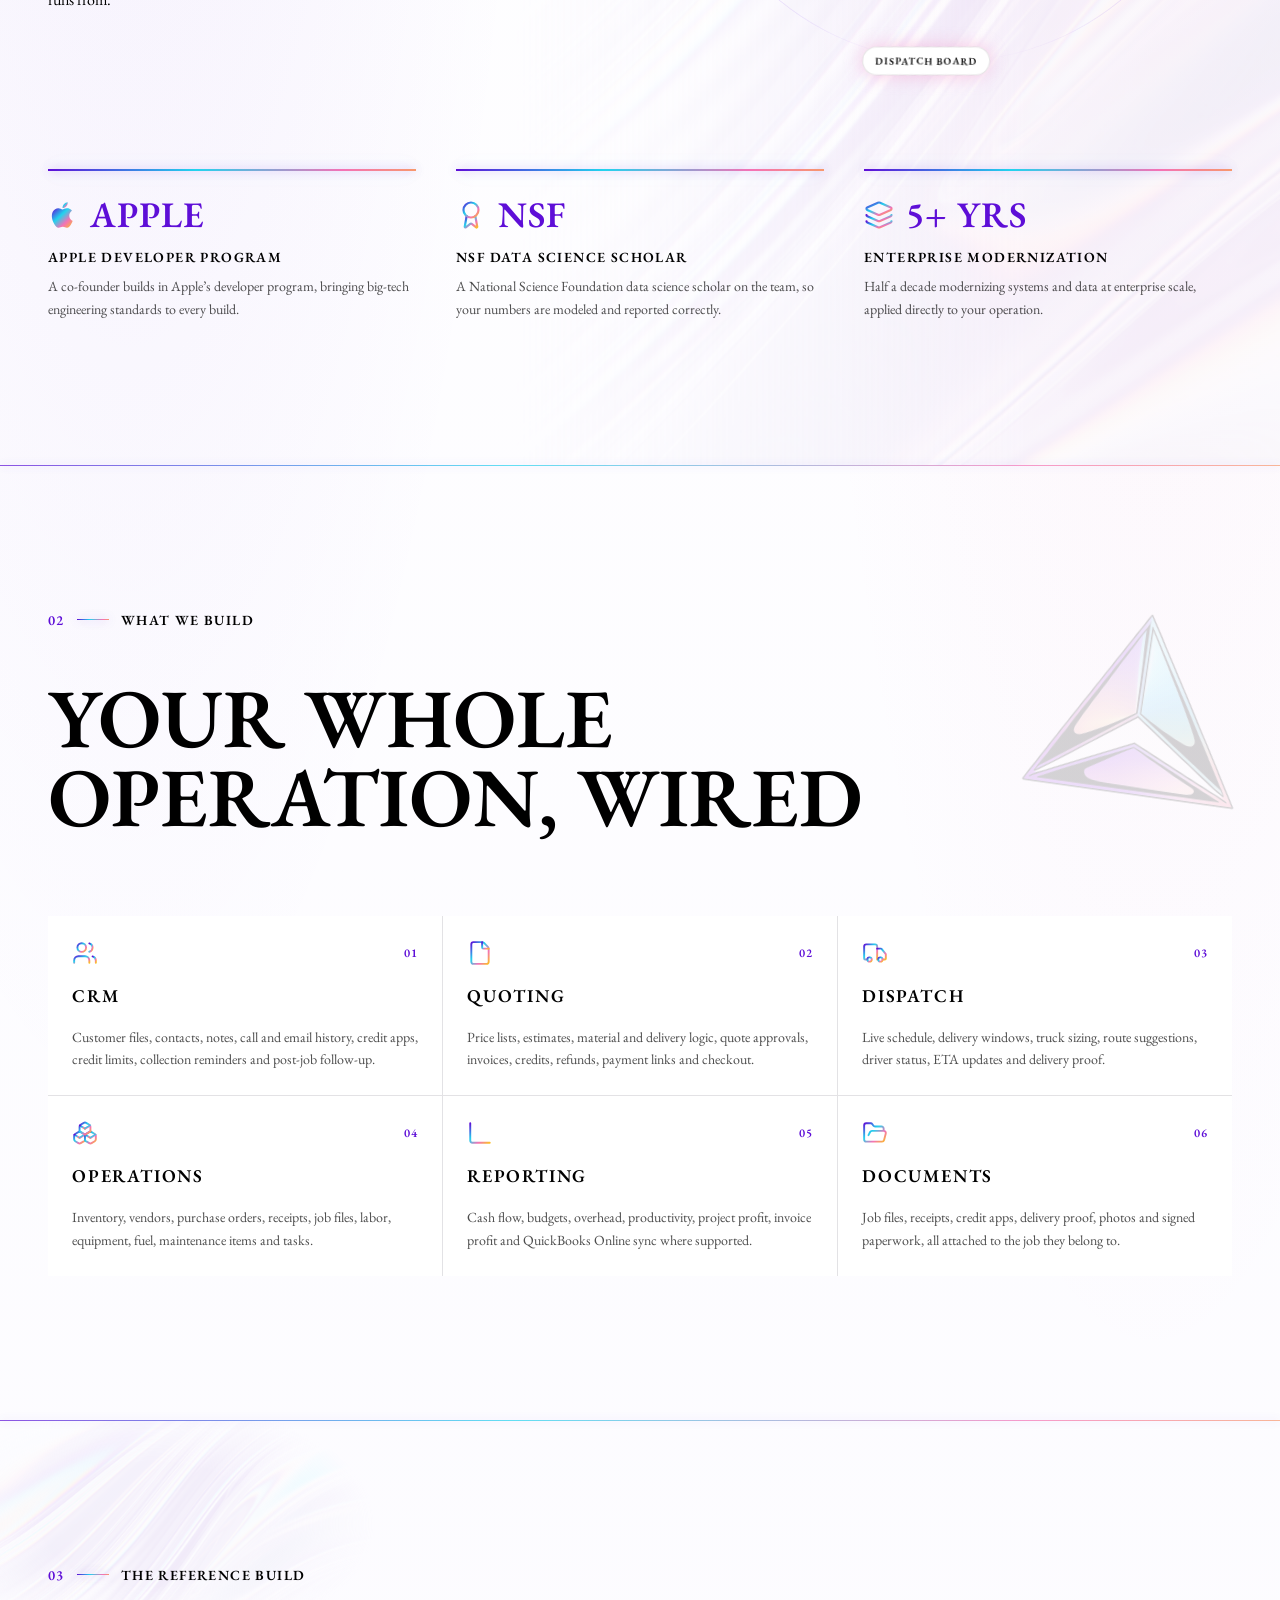
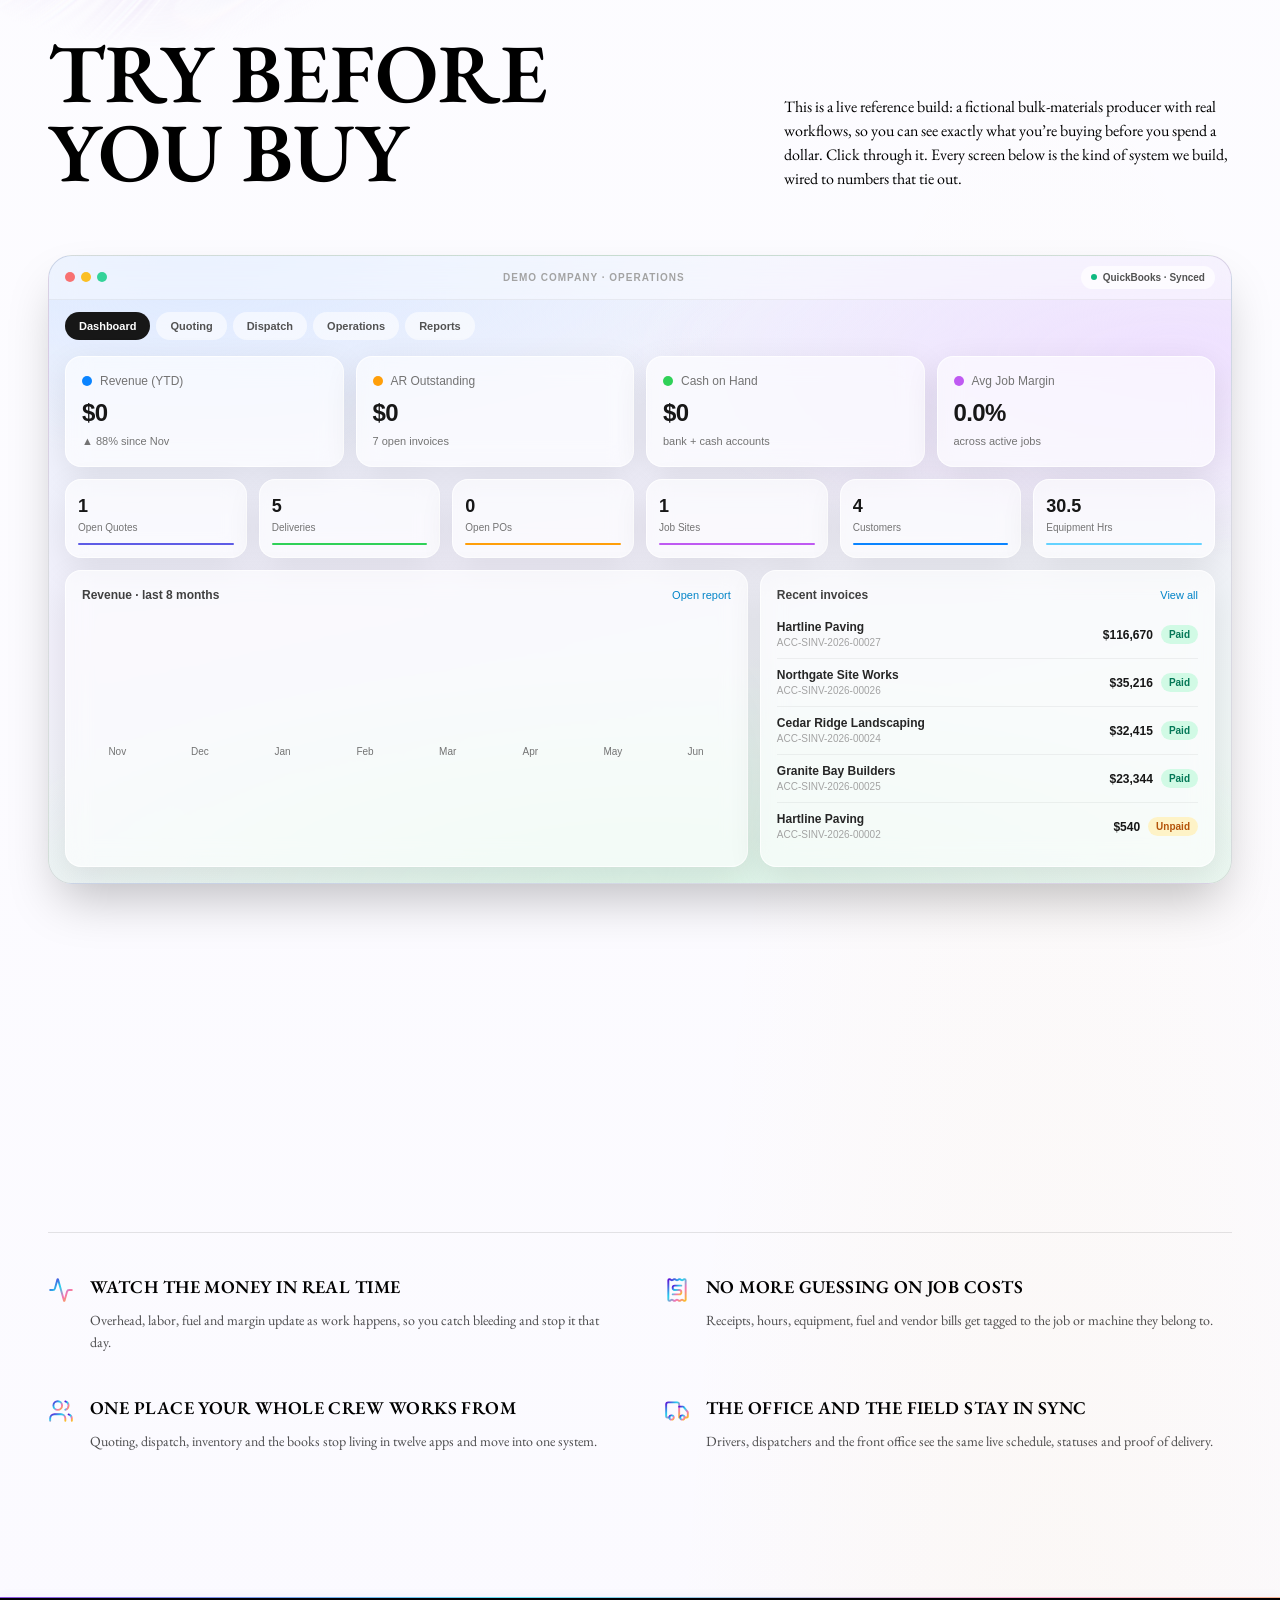
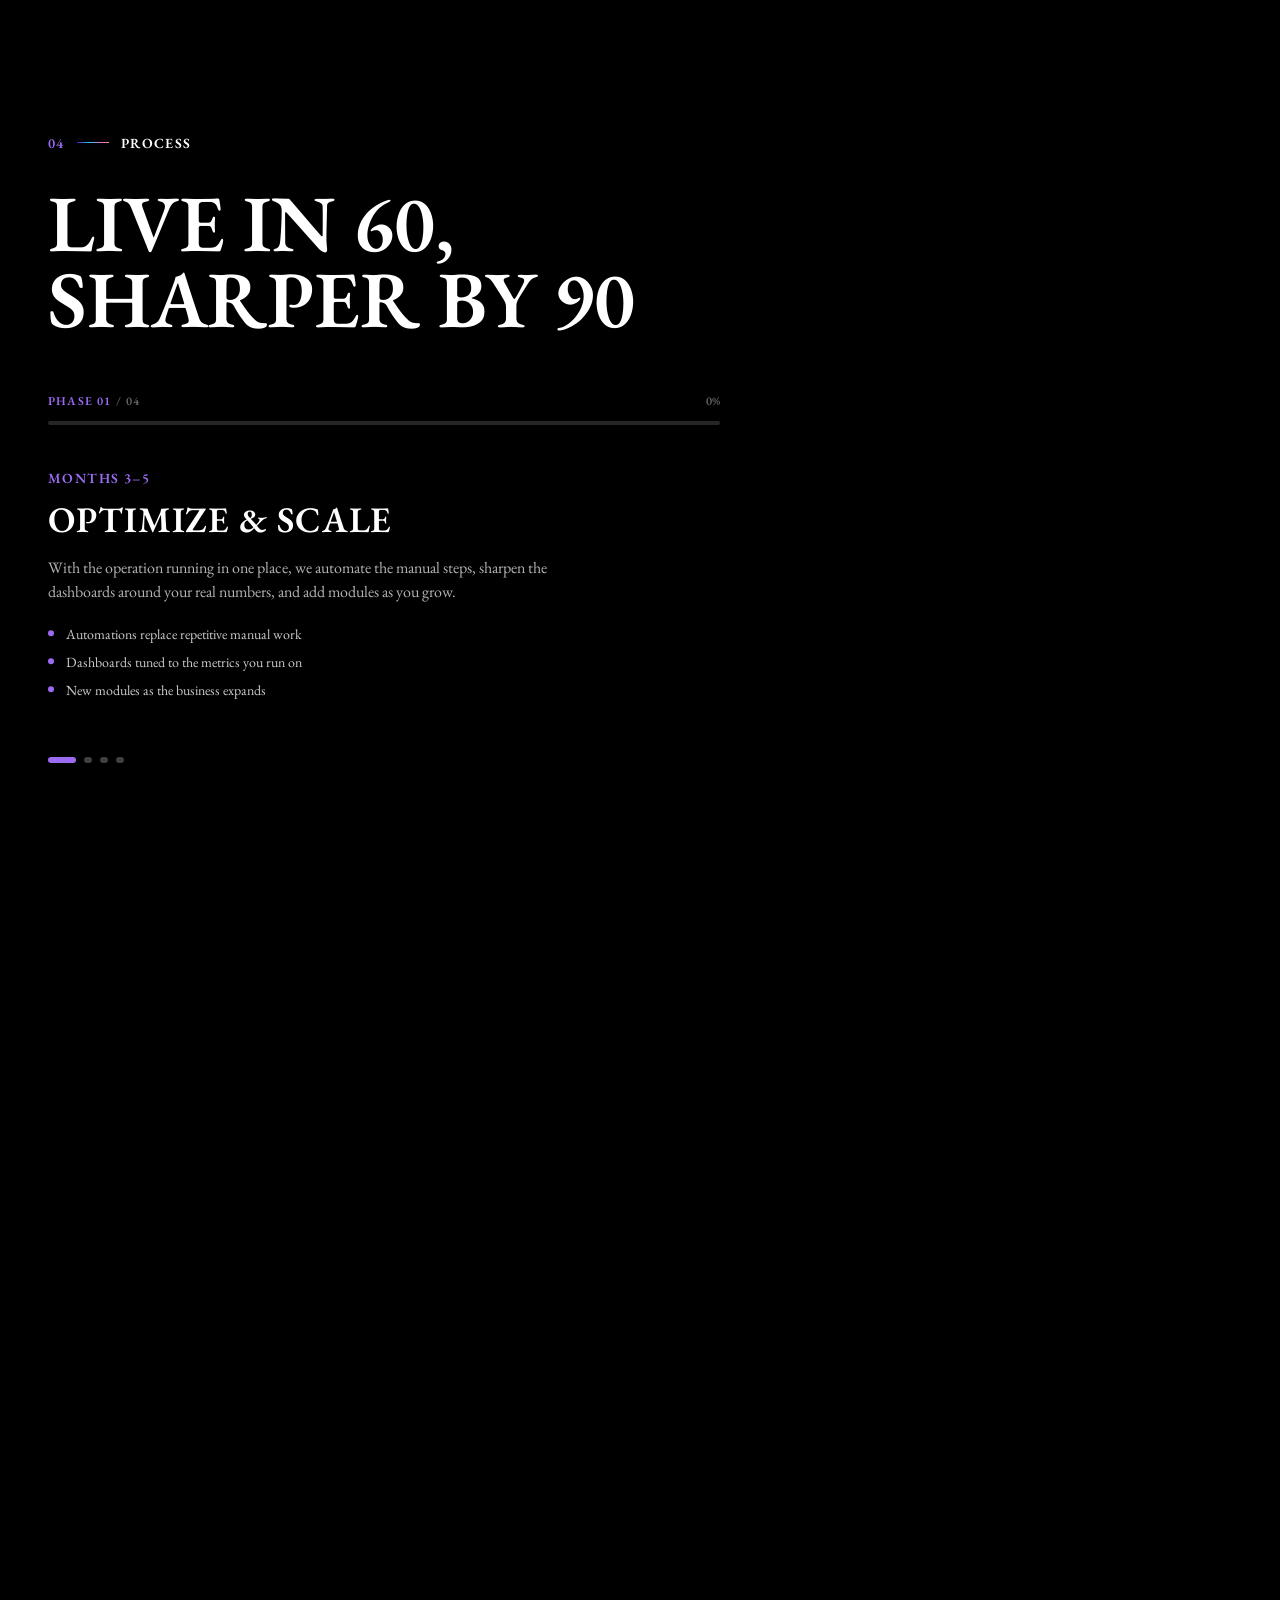
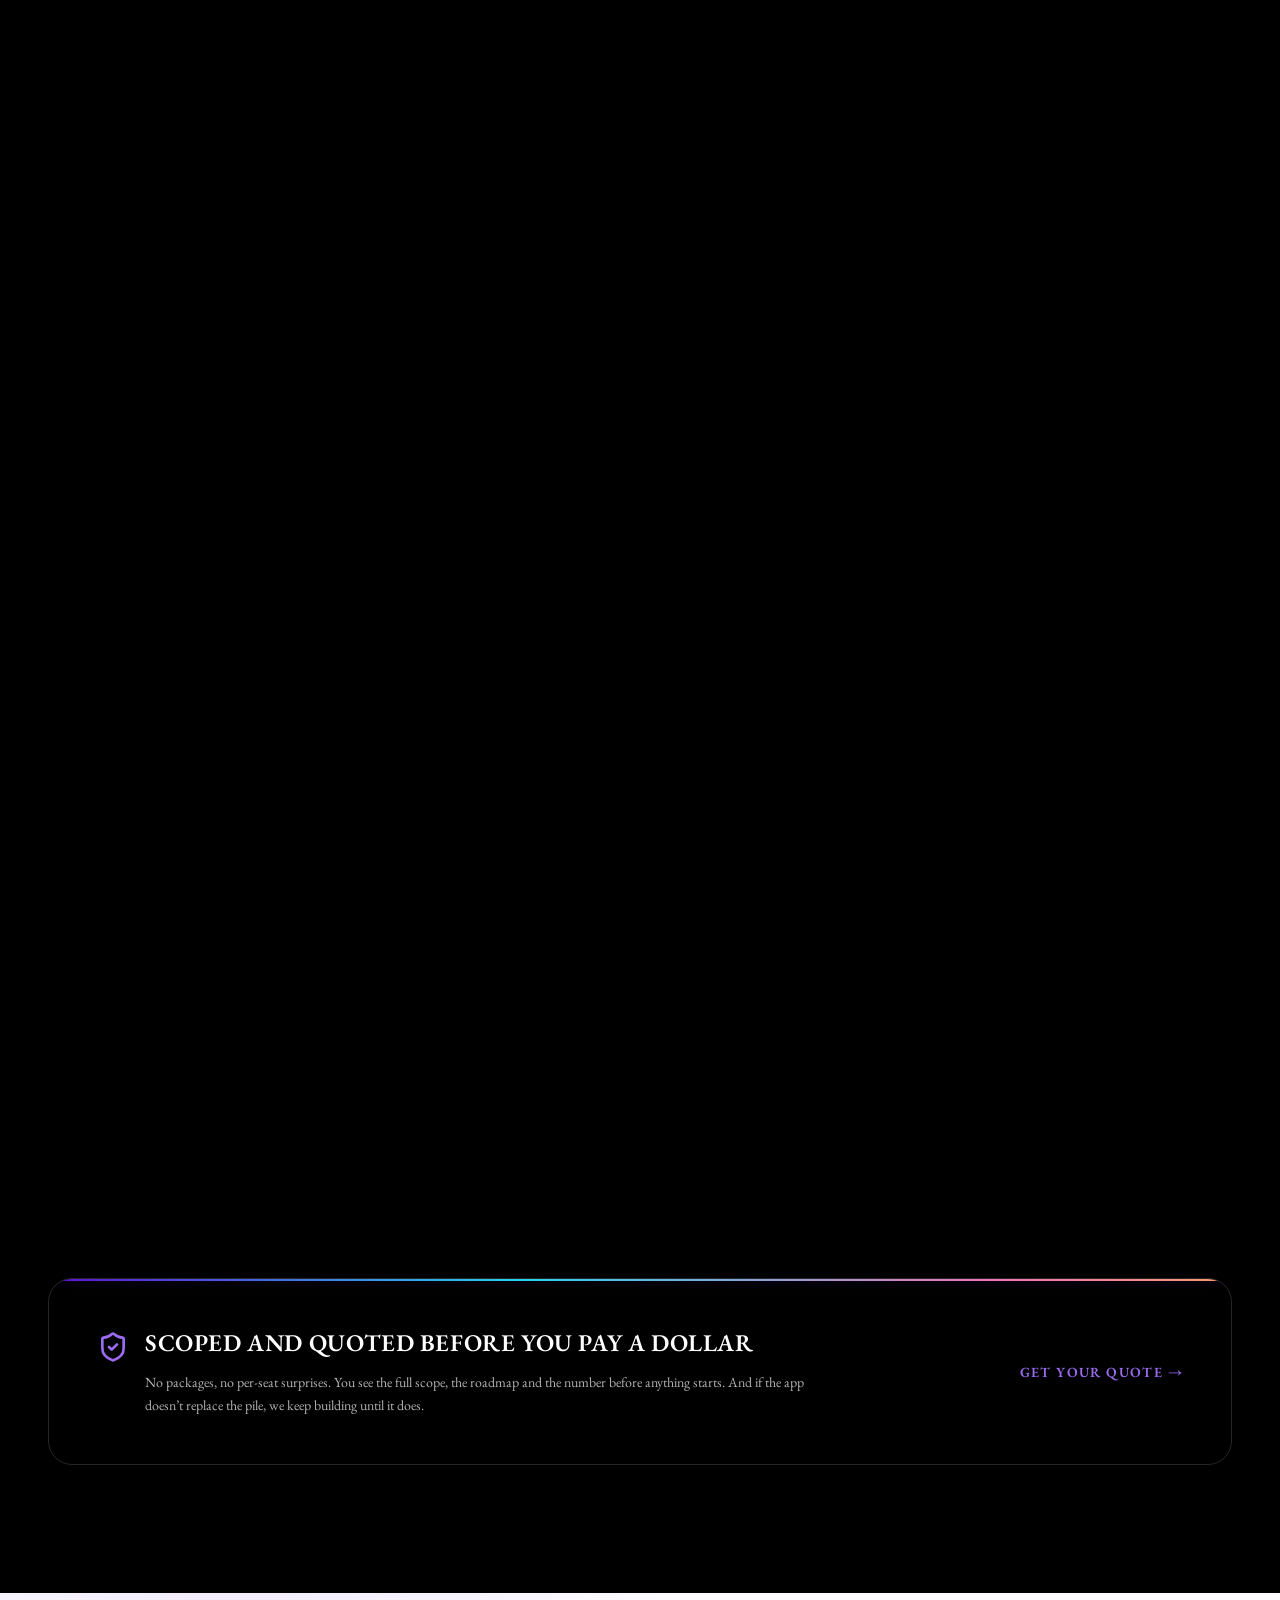
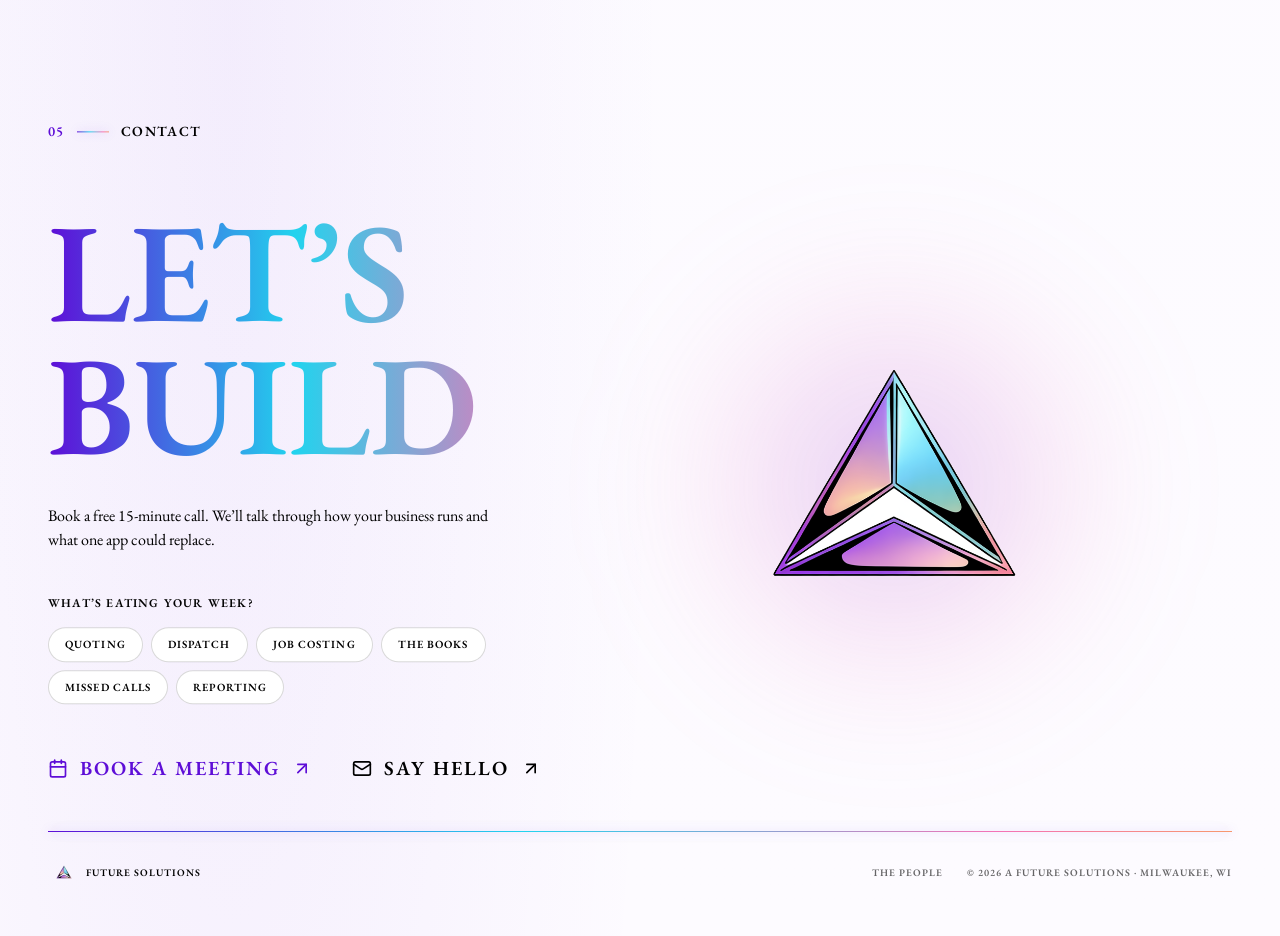
==== commit db7e3cfb: "Ship personalized hero copy (rings video hero)" ====
--- a/index.html
+++ b/index.html
@@ -16,7 +16,7 @@
     <link rel="preconnect" href="https://fonts.googleapis.com" />
     <link rel="preconnect" href="https://fonts.gstatic.com" crossorigin />
     <link href="https://fonts.googleapis.com/css2?family=EB+Garamond:ital,wght@0,400;0,500;0,600;0,700;1,400&display=swap" rel="stylesheet" />
-    <script type="module" crossorigin src="/assets/index-DCVrcVah.js"></script>
+    <script type="module" crossorigin src="/assets/index-5UlTDGBL.js"></script>
     <link rel="stylesheet" crossorigin href="/assets/index-BJKpFqW2.css">
   </head>
   <body>
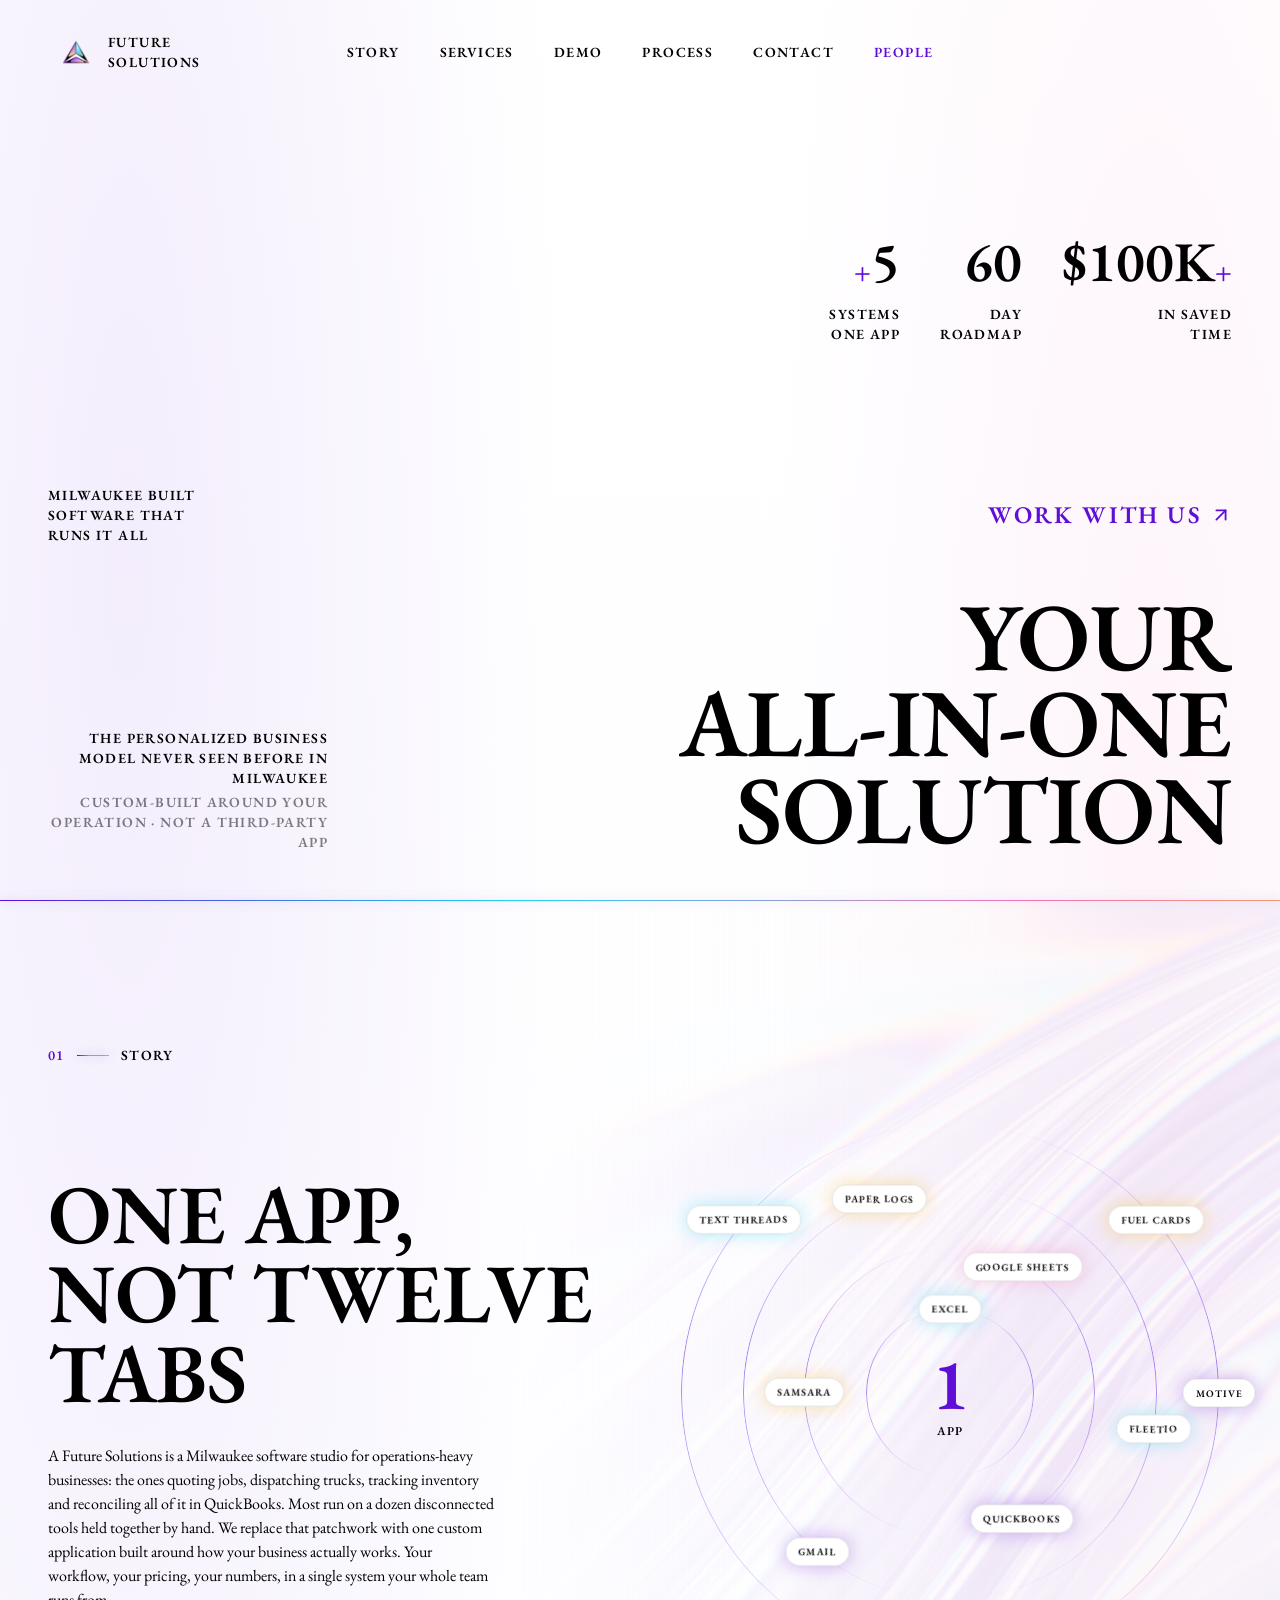
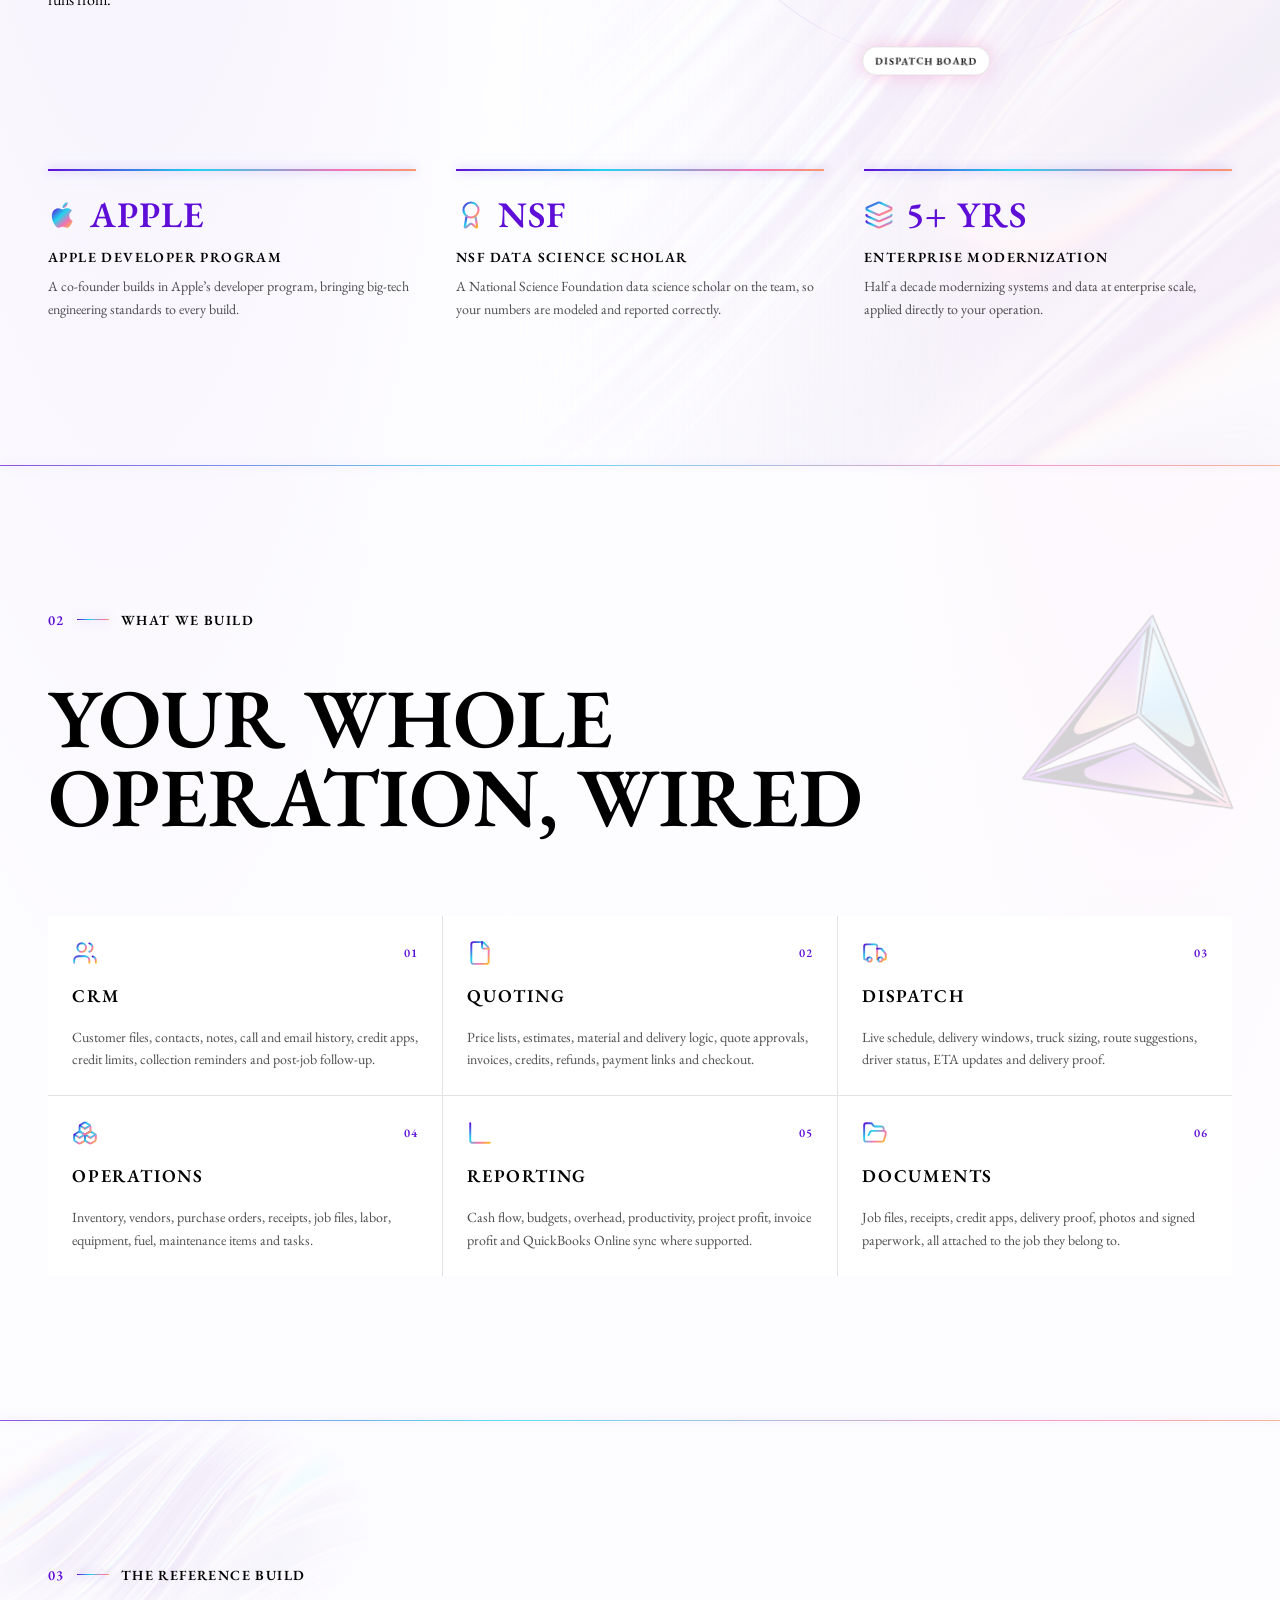
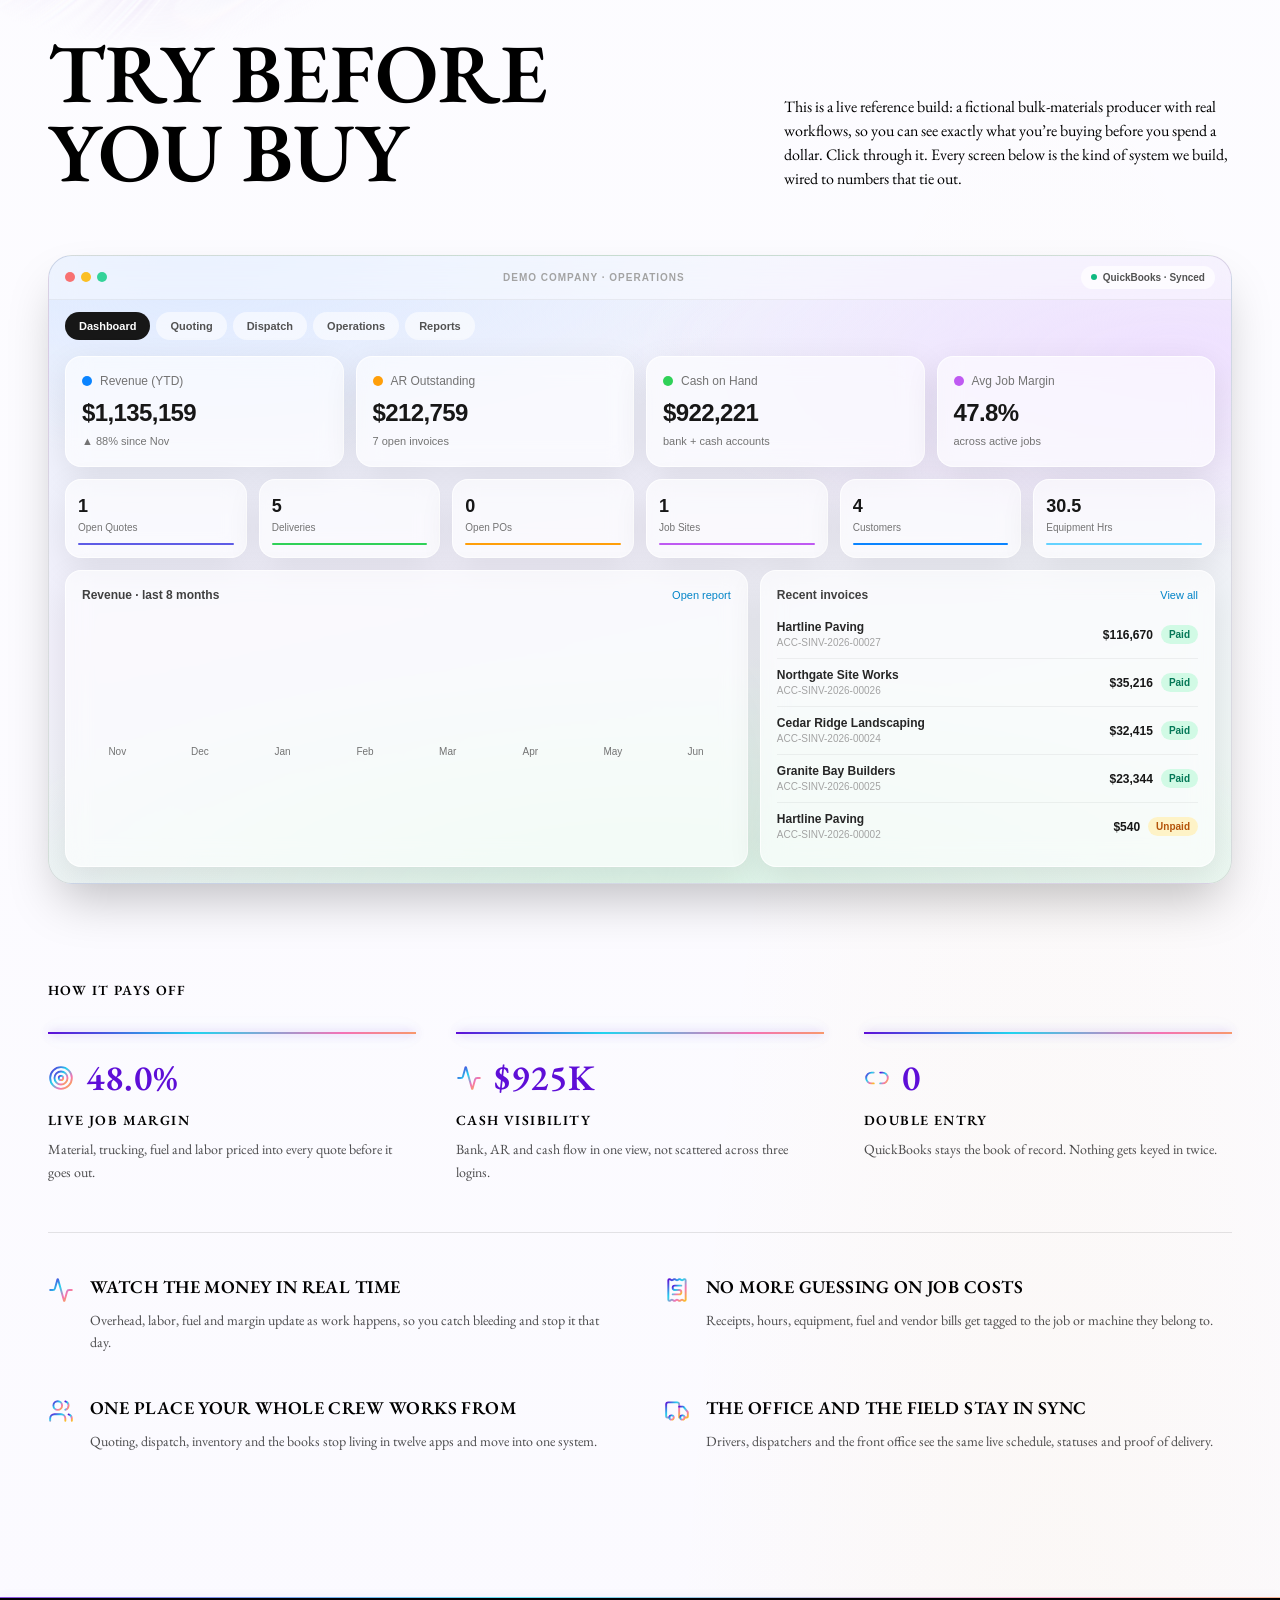
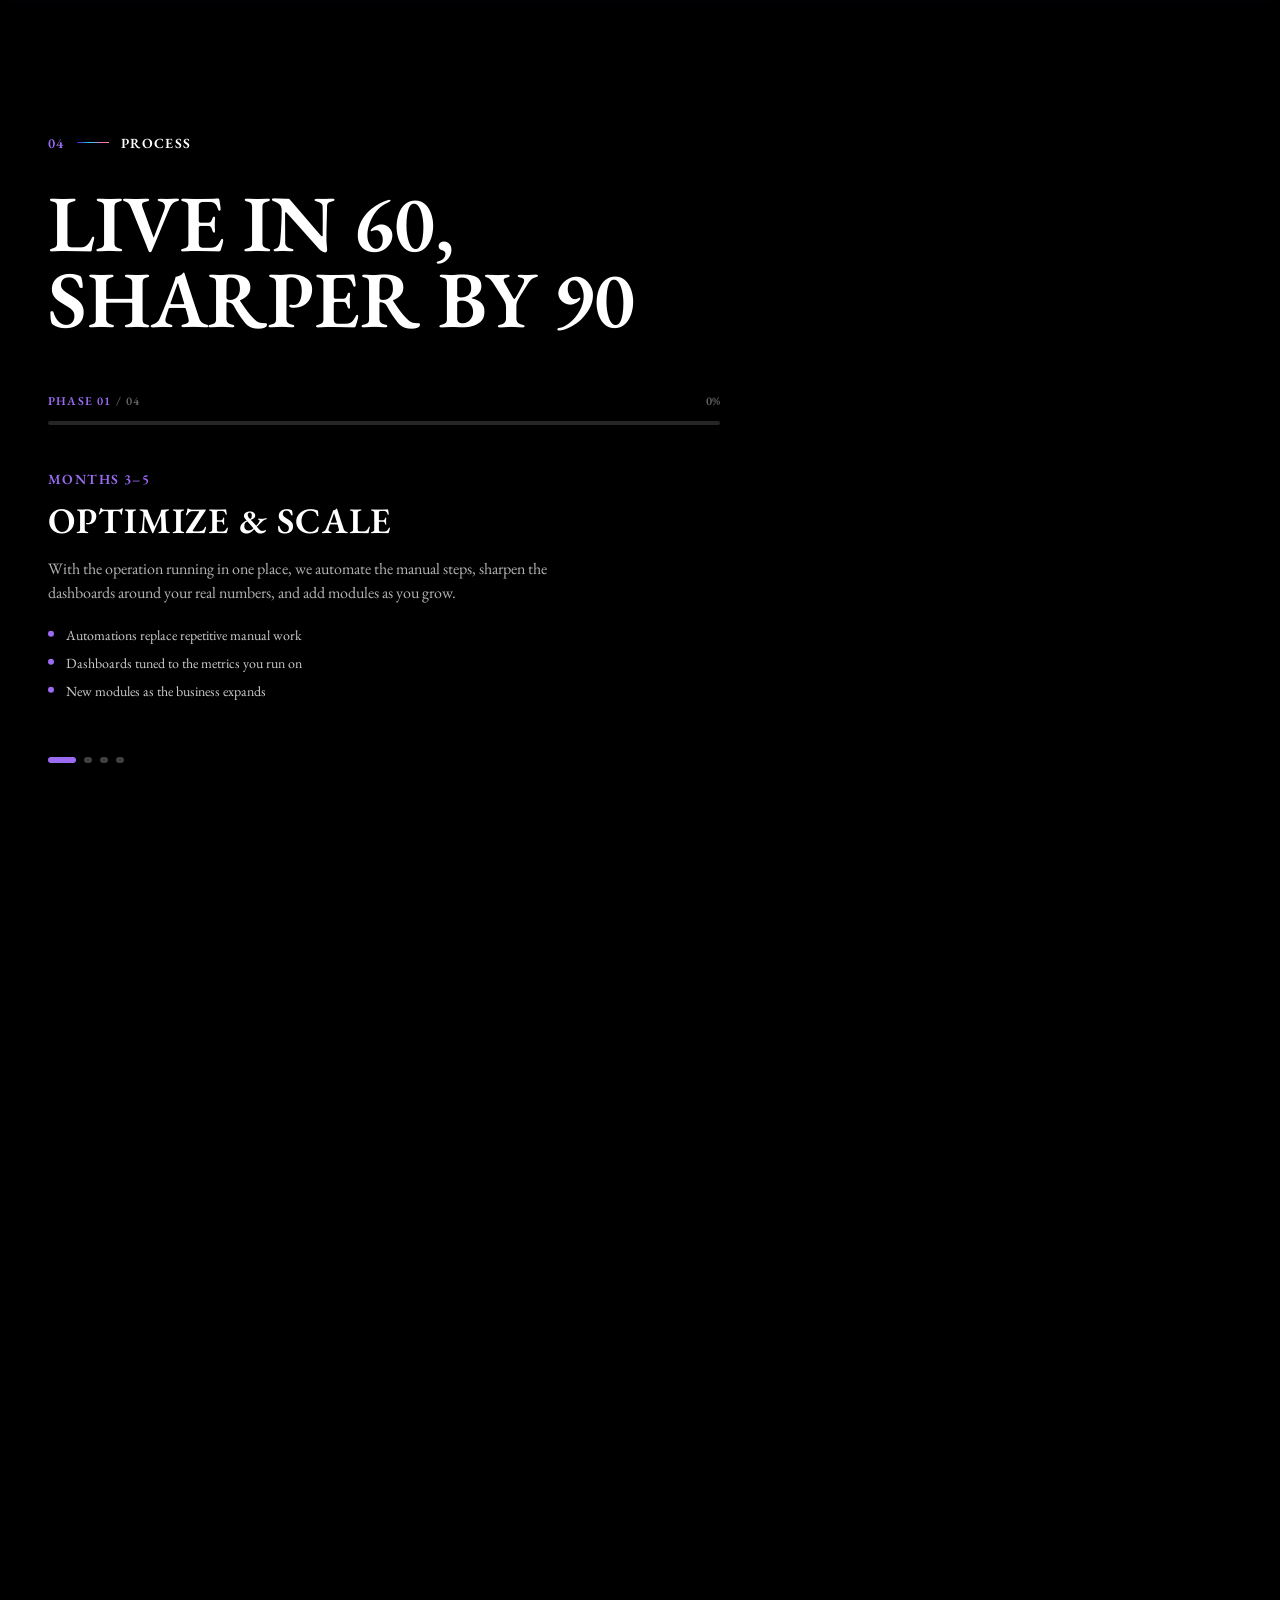
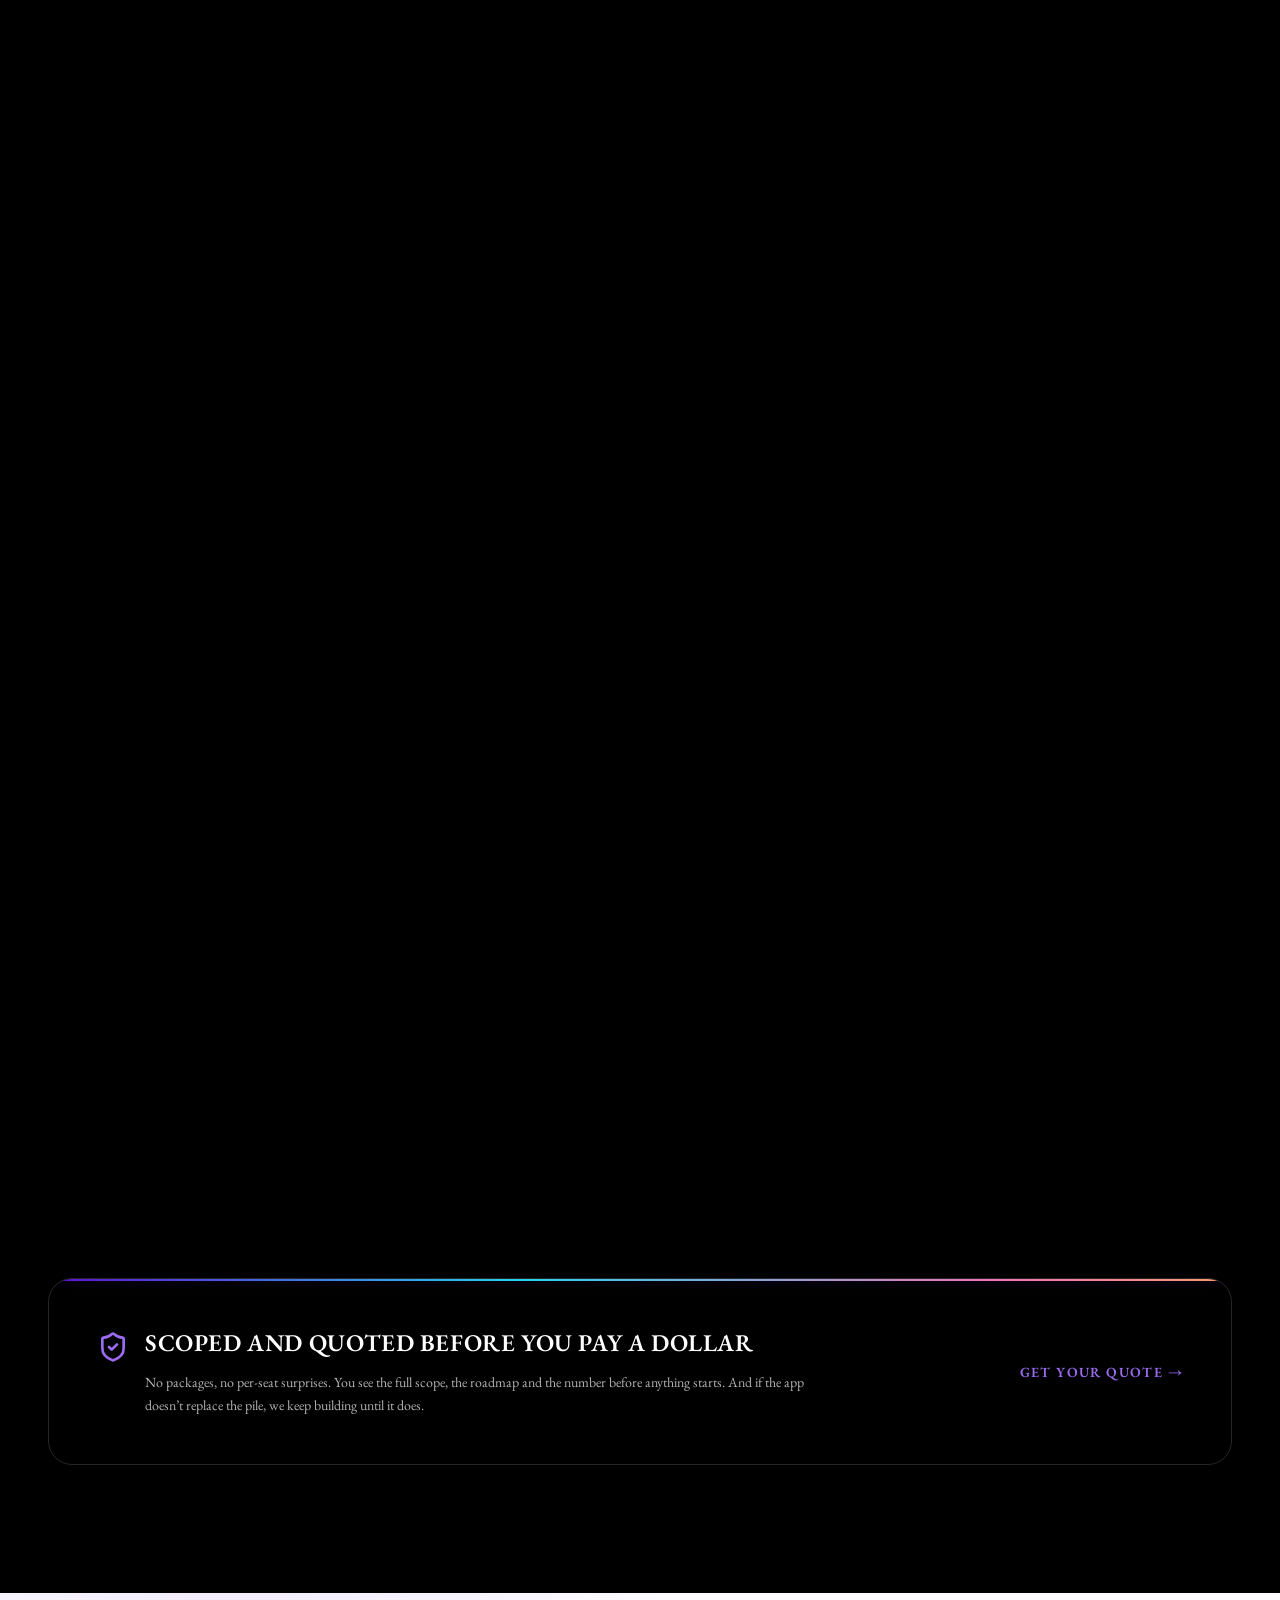
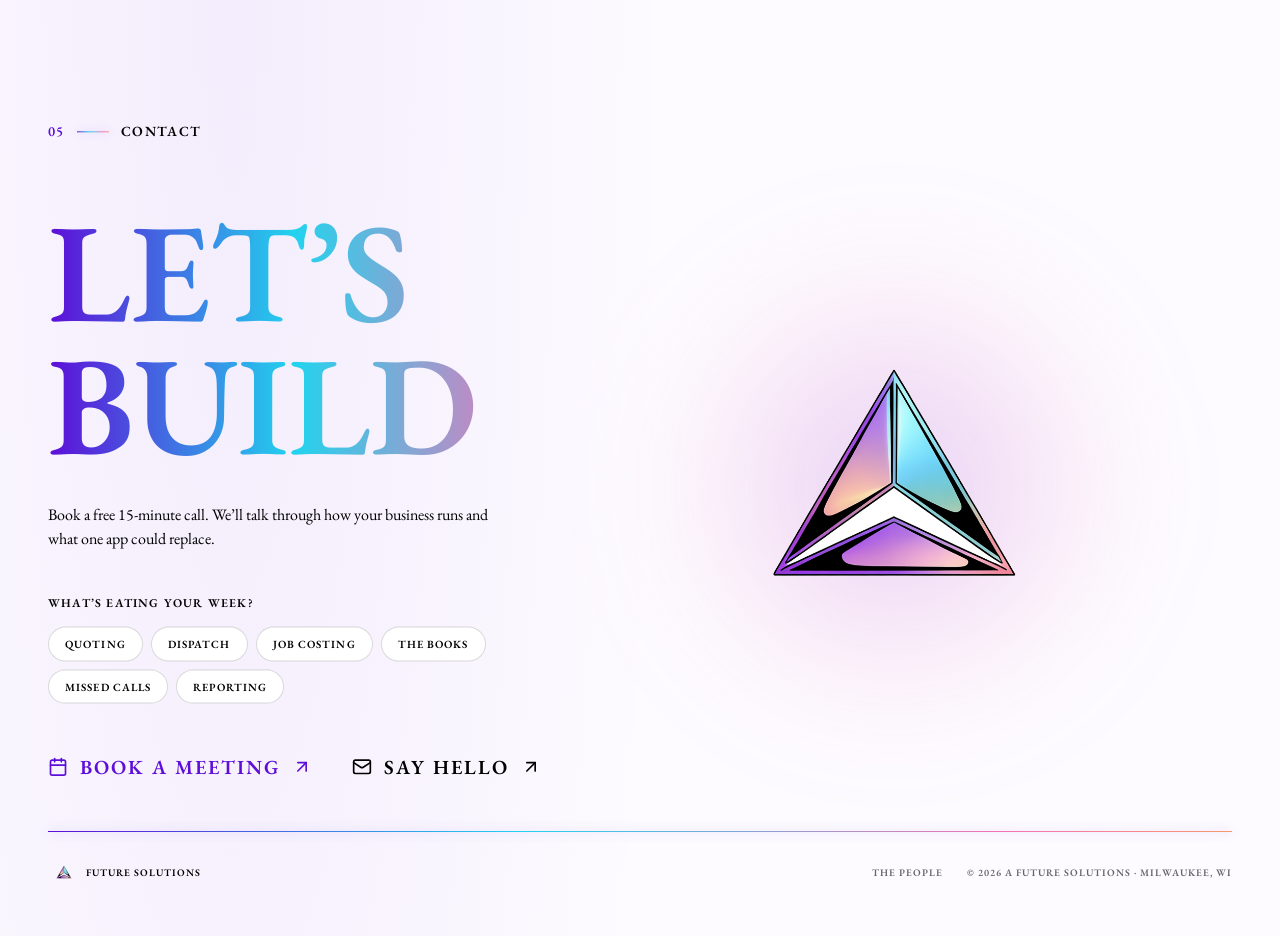
==== commit 08d4e7de: "Process rings: fix black box on mobile (blend-isolation from container opacity)" ====
--- a/index.html
+++ b/index.html
@@ -16,8 +16,8 @@
     <link rel="preconnect" href="https://fonts.googleapis.com" />
     <link rel="preconnect" href="https://fonts.gstatic.com" crossorigin />
     <link href="https://fonts.googleapis.com/css2?family=EB+Garamond:ital,wght@0,400;0,500;0,600;0,700;1,400&display=swap" rel="stylesheet" />
-    <script type="module" crossorigin src="/assets/index-5UlTDGBL.js"></script>
-    <link rel="stylesheet" crossorigin href="/assets/index-BJKpFqW2.css">
+    <script type="module" crossorigin src="/assets/index-CRM-iUBS.js"></script>
+    <link rel="stylesheet" crossorigin href="/assets/index-CB9qzSbV.css">
   </head>
   <body>
     <div id="root"></div>
--- a/assets/index-CB9qzSbV.css
+++ b/assets/index-CB9qzSbV.css
@@ -0,0 +1 @@
+*,:before,:after,::backdrop{--tw-border-spacing-x:0;--tw-border-spacing-y:0;--tw-translate-x:0;--tw-translate-y:0;--tw-rotate:0;--tw-skew-x:0;--tw-skew-y:0;--tw-scale-x:1;--tw-scale-y:1;--tw-pan-x: ;--tw-pan-y: ;--tw-pinch-zoom: ;--tw-scroll-snap-strictness:proximity;--tw-gradient-from-position: ;--tw-gradient-via-position: ;--tw-gradient-to-position: ;--tw-ordinal: ;--tw-slashed-zero: ;--tw-numeric-figure: ;--tw-numeric-spacing: ;--tw-numeric-fraction: ;--tw-ring-inset: ;--tw-ring-offset-width:0px;--tw-ring-offset-color:#fff;--tw-ring-color:#3b82f680;--tw-ring-offset-shadow:0 0 #0000;--tw-ring-shadow:0 0 #0000;--tw-shadow:0 0 #0000;--tw-shadow-colored:0 0 #0000;--tw-blur: ;--tw-brightness: ;--tw-contrast: ;--tw-grayscale: ;--tw-hue-rotate: ;--tw-invert: ;--tw-saturate: ;--tw-sepia: ;--tw-drop-shadow: ;--tw-backdrop-blur: ;--tw-backdrop-brightness: ;--tw-backdrop-contrast: ;--tw-backdrop-grayscale: ;--tw-backdrop-hue-rotate: ;--tw-backdrop-invert: ;--tw-backdrop-opacity: ;--tw-backdrop-saturate: ;--tw-backdrop-sepia: ;--tw-contain-size: ;--tw-contain-layout: ;--tw-contain-paint: ;--tw-contain-style: }*,:before,:after{box-sizing:border-box;border:0 solid #e5e7eb}:before,:after{--tw-content:""}html,:host{-webkit-text-size-adjust:100%;tab-size:4;font-feature-settings:normal;font-variation-settings:normal;-webkit-tap-highlight-color:transparent;font-family:ui-sans-serif,system-ui,sans-serif,Apple Color Emoji,Segoe UI Emoji,Segoe UI Symbol,Noto Color Emoji;line-height:1.5}body{line-height:inherit;margin:0}hr{height:0;color:inherit;border-top-width:1px}abbr:where([title]){-webkit-text-decoration:underline dotted;text-decoration:underline dotted}h1,h2,h3,h4,h5,h6{font-size:inherit;font-weight:inherit}a{color:inherit;-webkit-text-decoration:inherit;text-decoration:inherit}b,strong{font-weight:bolder}code,kbd,samp,pre{font-feature-settings:normal;font-variation-settings:normal;font-family:ui-monospace,SFMono-Regular,Menlo,Monaco,Consolas,Liberation Mono,Courier New,monospace;font-size:1em}small{font-size:80%}sub,sup{vertical-align:baseline;font-size:75%;line-height:0;position:relative}sub{bottom:-.25em}sup{top:-.5em}table{text-indent:0;border-color:inherit;border-collapse:collapse}button,input,optgroup,select,textarea{font-feature-settings:inherit;font-variation-settings:inherit;font-family:inherit;font-size:100%;font-weight:inherit;line-height:inherit;letter-spacing:inherit;color:inherit;margin:0;padding:0}button,select{text-transform:none}button,input:where([type=button]),input:where([type=reset]),input:where([type=submit]){-webkit-appearance:button;background-color:#0000;background-image:none}:-moz-focusring{outline:auto}:-moz-ui-invalid{box-shadow:none}progress{vertical-align:baseline}::-webkit-inner-spin-button{height:auto}::-webkit-outer-spin-button{height:auto}[type=search]{-webkit-appearance:textfield;outline-offset:-2px}::-webkit-search-decoration{-webkit-appearance:none}::-webkit-file-upload-button{-webkit-appearance:button;font:inherit}summary{display:list-item}blockquote,dl,dd,h1,h2,h3,h4,h5,h6,hr,figure,p,pre{margin:0}fieldset{margin:0;padding:0}legend{padding:0}ol,ul,menu{margin:0;padding:0;list-style:none}dialog{padding:0}textarea{resize:vertical}input::-moz-placeholder{opacity:1;color:#9ca3af}textarea::-moz-placeholder{opacity:1;color:#9ca3af}input::placeholder,textarea::placeholder{opacity:1;color:#9ca3af}button,[role=button]{cursor:pointer}:disabled{cursor:default}img,svg,video,canvas,audio,iframe,embed,object{vertical-align:middle;display:block}img,video{max-width:100%;height:auto}[hidden]:where(:not([hidden=until-found])){display:none}.container{width:100%}@media (width>=640px){.container{max-width:640px}}@media (width>=768px){.container{max-width:768px}}@media (width>=1024px){.container{max-width:1024px}}@media (width>=1280px){.container{max-width:1280px}}@media (width>=1536px){.container{max-width:1536px}}.pointer-events-none{pointer-events:none}.visible{visibility:visible}.static{position:static}.fixed{position:fixed}.absolute{position:absolute}.relative{position:relative}.sticky{position:sticky}.inset-0{inset:0}.inset-x-0{left:0;right:0}.inset-y-0{top:0;bottom:0}.-left-\[10vw\]{left:-10vw}.-right-\[7vw\]{right:-7vw}.-right-\[8vh\]{right:-8vh}.-top-\[6vh\]{top:-6vh}.bottom-0{bottom:0}.bottom-6{bottom:1.5rem}.bottom-\[16\%\]{bottom:16%}.left-0{left:0}.left-1\/2{left:50%}.right-0{right:0}.top-0{top:0}.top-1\/2{top:50%}.top-2{top:.5rem}.top-\[3vh\]{top:3vh}.isolate{isolation:isolate}.z-0{z-index:0}.z-10{z-index:10}.z-50{z-index:50}.z-\[100\]{z-index:100}.z-\[200\]{z-index:200}.mx-auto{margin-left:auto;margin-right:auto}.mb-2{margin-bottom:.5rem}.mb-3{margin-bottom:.75rem}.mb-5{margin-bottom:1.25rem}.mb-6{margin-bottom:1.5rem}.mt-1{margin-top:.25rem}.mt-1\.5{margin-top:.375rem}.mt-10{margin-top:2.5rem}.mt-12{margin-top:3rem}.mt-14{margin-top:3.5rem}.mt-16{margin-top:4rem}.mt-2{margin-top:.5rem}.mt-3{margin-top:.75rem}.mt-4{margin-top:1rem}.mt-5{margin-top:1.25rem}.mt-6{margin-top:1.5rem}.mt-8{margin-top:2rem}.mt-auto{margin-top:auto}.block{display:block}.inline-block{display:inline-block}.flex{display:flex}.table{display:table}.grid{display:grid}.hidden{display:none}.aspect-square{aspect-ratio:1}.aspect-video{aspect-ratio:16/9}.h-0\.5{height:.125rem}.h-1{height:.25rem}.h-1\.5{height:.375rem}.h-12{height:3rem}.h-16{height:4rem}.h-2\.5{height:.625rem}.h-36{height:9rem}.h-7{height:1.75rem}.h-8{height:2rem}.h-9{height:2.25rem}.h-\[18px\]{height:18px}.h-\[26vh\]{height:26vh}.h-\[320vh\]{height:320vh}.h-\[38vh\]{height:38vh}.h-\[3px\]{height:3px}.h-\[40vh\]{height:40vh}.h-full{height:100%}.h-px{height:1px}.h-screen{height:100vh}.min-h-\[300px\]{min-height:300px}.min-h-screen{min-height:100vh}.w-1\.5{width:.375rem}.w-12{width:3rem}.w-16{width:4rem}.w-2\.5{width:.625rem}.w-2\/3{width:66.6667%}.w-24{width:6rem}.w-4{width:1rem}.w-40{width:10rem}.w-7{width:1.75rem}.w-8{width:2rem}.w-9{width:2.25rem}.w-\[18px\]{width:18px}.w-\[36vw\]{width:36vw}.w-\[38vh\]{width:38vh}.w-\[46vw\]{width:46vw}.w-\[86\%\]{width:86%}.w-auto{width:auto}.w-full{width:100%}.max-w-2xl{max-width:42rem}.max-w-\[130px\]{max-width:130px}.max-w-\[240px\]{max-width:240px}.max-w-\[460px\]{max-width:460px}.max-w-\[560px\]{max-width:560px}.max-w-lg{max-width:32rem}.max-w-md{max-width:28rem}.flex-1{flex:1}.shrink-0{flex-shrink:0}.grow{flex-grow:1}.origin-left{transform-origin:0}.-translate-x-1\/2{--tw-translate-x:-50%;transform:translate(var(--tw-translate-x), var(--tw-translate-y)) rotate(var(--tw-rotate)) skewX(var(--tw-skew-x)) skewY(var(--tw-skew-y)) scaleX(var(--tw-scale-x)) scaleY(var(--tw-scale-y))}.rotate-\[8deg\]{--tw-rotate:8deg;transform:translate(var(--tw-translate-x), var(--tw-translate-y)) rotate(var(--tw-rotate)) skewX(var(--tw-skew-x)) skewY(var(--tw-skew-y)) scaleX(var(--tw-scale-x)) scaleY(var(--tw-scale-y))}.scale-x-0{--tw-scale-x:0;transform:translate(var(--tw-translate-x), var(--tw-translate-y)) rotate(var(--tw-rotate)) skewX(var(--tw-skew-x)) skewY(var(--tw-skew-y)) scaleX(var(--tw-scale-x)) scaleY(var(--tw-scale-y))}.transform{transform:translate(var(--tw-translate-x), var(--tw-translate-y)) rotate(var(--tw-rotate)) skewX(var(--tw-skew-x)) skewY(var(--tw-skew-y)) scaleX(var(--tw-scale-x)) scaleY(var(--tw-scale-y))}.grid-cols-1{grid-template-columns:repeat(1,minmax(0,1fr))}.grid-cols-2{grid-template-columns:repeat(2,minmax(0,1fr))}.grid-cols-3{grid-template-columns:repeat(3,minmax(0,1fr))}.flex-col{flex-direction:column}.flex-wrap{flex-wrap:wrap}.items-start{align-items:flex-start}.items-end{align-items:flex-end}.items-center{align-items:center}.justify-end{justify-content:flex-end}.justify-center{justify-content:center}.justify-between{justify-content:space-between}.gap-1{gap:.25rem}.gap-1\.5{gap:.375rem}.gap-10{gap:2.5rem}.gap-12{gap:3rem}.gap-14{gap:3.5rem}.gap-2{gap:.5rem}.gap-3{gap:.75rem}.gap-4{gap:1rem}.gap-5{gap:1.25rem}.gap-6{gap:1.5rem}.gap-8{gap:2rem}.gap-px{gap:1px}.gap-x-10{-moz-column-gap:2.5rem;column-gap:2.5rem}.gap-x-12{-moz-column-gap:3rem;column-gap:3rem}.gap-y-10{row-gap:2.5rem}.divide-y>:not([hidden])~:not([hidden]){--tw-divide-y-reverse:0;border-top-width:calc(1px * calc(1 - var(--tw-divide-y-reverse)));border-bottom-width:calc(1px * var(--tw-divide-y-reverse))}.divide-black\/5>:not([hidden])~:not([hidden]){border-color:#0000000d}.overflow-hidden{overflow:hidden}.overflow-x-auto{overflow-x:auto}.whitespace-nowrap{white-space:nowrap}.whitespace-pre-line{white-space:pre-line}.rounded-2xl{border-radius:1rem}.rounded-3xl{border-radius:1.5rem}.rounded-full{border-radius:9999px}.rounded-xl{border-radius:.75rem}.rounded-t-md{border-top-left-radius:.375rem;border-top-right-radius:.375rem}.border{border-width:1px}.border-b{border-bottom-width:1px}.border-t{border-top-width:1px}.border-black{--tw-border-opacity:1;border-color:rgb(0 0 0/var(--tw-border-opacity,1))}.border-black\/10{border-color:#0000001a}.border-black\/15{border-color:#00000026}.border-black\/5{border-color:#0000000d}.border-white{--tw-border-opacity:1;border-color:rgb(255 255 255/var(--tw-border-opacity,1))}.border-white\/15{border-color:#ffffff26}.border-white\/75{border-color:#ffffffbf}.bg-amber-100{--tw-bg-opacity:1;background-color:rgb(254 243 199/var(--tw-bg-opacity,1))}.bg-amber-400{--tw-bg-opacity:1;background-color:rgb(251 191 36/var(--tw-bg-opacity,1))}.bg-black{--tw-bg-opacity:1;background-color:rgb(0 0 0/var(--tw-bg-opacity,1))}.bg-black\/10{background-color:#0000001a}.bg-black\/5{background-color:#0000000d}.bg-emerald-100{--tw-bg-opacity:1;background-color:rgb(209 250 229/var(--tw-bg-opacity,1))}.bg-emerald-400{--tw-bg-opacity:1;background-color:rgb(52 211 153/var(--tw-bg-opacity,1))}.bg-emerald-500{--tw-bg-opacity:1;background-color:rgb(16 185 129/var(--tw-bg-opacity,1))}.bg-neutral-900{--tw-bg-opacity:1;background-color:rgb(23 23 23/var(--tw-bg-opacity,1))}.bg-red-400{--tw-bg-opacity:1;background-color:rgb(248 113 113/var(--tw-bg-opacity,1))}.bg-sky-100{--tw-bg-opacity:1;background-color:rgb(224 242 254/var(--tw-bg-opacity,1))}.bg-white{--tw-bg-opacity:1;background-color:rgb(255 255 255/var(--tw-bg-opacity,1))}.bg-white\/15{background-color:#ffffff26}.bg-white\/40{background-color:#fff6}.bg-white\/60{background-color:#fff9}.bg-white\/70{background-color:#ffffffb3}.bg-cover{background-size:cover}.bg-center{background-position:50%}.object-contain{-o-object-fit:contain;object-fit:contain}.object-cover{-o-object-fit:cover;object-fit:cover}.object-right{-o-object-position:right;object-position:right}.p-3{padding:.75rem}.p-4{padding:1rem}.p-8{padding:2rem}.px-2{padding-left:.5rem;padding-right:.5rem}.px-2\.5{padding-left:.625rem;padding-right:.625rem}.px-3{padding-left:.75rem;padding-right:.75rem}.px-3\.5{padding-left:.875rem;padding-right:.875rem}.px-4{padding-left:1rem;padding-right:1rem}.px-5{padding-left:1.25rem;padding-right:1.25rem}.py-0\.5{padding-top:.125rem;padding-bottom:.125rem}.py-1{padding-top:.25rem;padding-bottom:.25rem}.py-1\.5{padding-top:.375rem;padding-bottom:.375rem}.py-14{padding-top:3.5rem;padding-bottom:3.5rem}.py-2{padding-top:.5rem;padding-bottom:.5rem}.py-2\.5{padding-top:.625rem;padding-bottom:.625rem}.py-24{padding-top:6rem;padding-bottom:6rem}.py-3{padding-top:.75rem;padding-bottom:.75rem}.py-8{padding-top:2rem;padding-bottom:2rem}.pb-24{padding-bottom:6rem}.pb-8{padding-bottom:2rem}.pt-10{padding-top:2.5rem}.pt-14{padding-top:3.5rem}.pt-24{padding-top:6rem}.pt-3{padding-top:.75rem}.pt-5{padding-top:1.25rem}.pt-6{padding-top:1.5rem}.text-left{text-align:left}.text-center{text-align:center}.text-right{text-align:right}.text-2xl{font-size:1.5rem;line-height:2rem}.text-3xl{font-size:1.875rem;line-height:2.25rem}.text-\[10px\]{font-size:10px}.text-\[11px\]{font-size:11px}.text-\[9px\]{font-size:9px}.text-base{font-size:1rem;line-height:1.5rem}.text-lg{font-size:1.125rem;line-height:1.75rem}.text-sm{font-size:.875rem;line-height:1.25rem}.text-xl{font-size:1.25rem;line-height:1.75rem}.text-xs{font-size:.75rem;line-height:1rem}.font-bold{font-weight:700}.font-medium{font-weight:500}.font-semibold{font-weight:600}.uppercase{text-transform:uppercase}.normal-case{text-transform:none}.tabular-nums{--tw-numeric-spacing:tabular-nums;font-variant-numeric:var(--tw-ordinal) var(--tw-slashed-zero) var(--tw-numeric-figure) var(--tw-numeric-spacing) var(--tw-numeric-fraction)}.leading-relaxed{line-height:1.625}.leading-tight{line-height:1.25}.tracking-\[0\.32em\]{letter-spacing:.32em}.tracking-normal{letter-spacing:0}.tracking-tight{letter-spacing:-.025em}.tracking-wide{letter-spacing:.025em}.tracking-wider{letter-spacing:.05em}.tracking-widest{letter-spacing:.1em}.text-amber-700{--tw-text-opacity:1;color:rgb(180 83 9/var(--tw-text-opacity,1))}.text-black{--tw-text-opacity:1;color:rgb(0 0 0/var(--tw-text-opacity,1))}.text-black\/50{color:#00000080}.text-black\/60{color:#0009}.text-black\/70{color:#000000b3}.text-emerald-600{--tw-text-opacity:1;color:rgb(5 150 105/var(--tw-text-opacity,1))}.text-emerald-700{--tw-text-opacity:1;color:rgb(4 120 87/var(--tw-text-opacity,1))}.text-neutral-400{--tw-text-opacity:1;color:rgb(163 163 163/var(--tw-text-opacity,1))}.text-neutral-500{--tw-text-opacity:1;color:rgb(115 115 115/var(--tw-text-opacity,1))}.text-neutral-600{--tw-text-opacity:1;color:rgb(82 82 82/var(--tw-text-opacity,1))}.text-neutral-700{--tw-text-opacity:1;color:rgb(64 64 64/var(--tw-text-opacity,1))}.text-neutral-800{--tw-text-opacity:1;color:rgb(38 38 38/var(--tw-text-opacity,1))}.text-neutral-900{--tw-text-opacity:1;color:rgb(23 23 23/var(--tw-text-opacity,1))}.text-sky-600{--tw-text-opacity:1;color:rgb(2 132 199/var(--tw-text-opacity,1))}.text-sky-700{--tw-text-opacity:1;color:rgb(3 105 161/var(--tw-text-opacity,1))}.text-white{--tw-text-opacity:1;color:rgb(255 255 255/var(--tw-text-opacity,1))}.text-white\/40{color:#fff6}.text-white\/70{color:#ffffffb3}.text-white\/80{color:#fffc}.opacity-20{opacity:.2}.opacity-30{opacity:.3}.opacity-50{opacity:.5}.opacity-70{opacity:.7}.opacity-\[0\.16\]{opacity:.16}.opacity-\[0\.35\]{opacity:.35}.mix-blend-multiply{mix-blend-mode:multiply}.mix-blend-screen{mix-blend-mode:screen}.mix-blend-difference{mix-blend-mode:difference}.shadow-2xl{--tw-shadow:0 25px 50px -12px #00000040;--tw-shadow-colored:0 25px 50px -12px var(--tw-shadow-color);box-shadow:var(--tw-ring-offset-shadow,0 0 #0000), var(--tw-ring-shadow,0 0 #0000), var(--tw-shadow)}.shadow-\[0_10px_34px_rgba\(0\,0\,0\,0\.09\)\]{--tw-shadow:0 10px 34px #00000017;--tw-shadow-colored:0 10px 34px var(--tw-shadow-color);box-shadow:var(--tw-ring-offset-shadow,0 0 #0000), var(--tw-ring-shadow,0 0 #0000), var(--tw-shadow)}.ring{--tw-ring-offset-shadow:var(--tw-ring-inset) 0 0 0 var(--tw-ring-offset-width) var(--tw-ring-offset-color);--tw-ring-shadow:var(--tw-ring-inset) 0 0 0 calc(3px + var(--tw-ring-offset-width)) var(--tw-ring-color);box-shadow:var(--tw-ring-offset-shadow), var(--tw-ring-shadow), var(--tw-shadow,0 0 #0000)}.blur{--tw-blur:blur(8px);filter:var(--tw-blur) var(--tw-brightness) var(--tw-contrast) var(--tw-grayscale) var(--tw-hue-rotate) var(--tw-invert) var(--tw-saturate) var(--tw-sepia) var(--tw-drop-shadow)}.blur-3xl{--tw-blur:blur(64px);filter:var(--tw-blur) var(--tw-brightness) var(--tw-contrast) var(--tw-grayscale) var(--tw-hue-rotate) var(--tw-invert) var(--tw-saturate) var(--tw-sepia) var(--tw-drop-shadow)}.filter{filter:var(--tw-blur) var(--tw-brightness) var(--tw-contrast) var(--tw-grayscale) var(--tw-hue-rotate) var(--tw-invert) var(--tw-saturate) var(--tw-sepia) var(--tw-drop-shadow)}.backdrop-blur-md{--tw-backdrop-blur:blur(12px);-webkit-backdrop-filter:var(--tw-backdrop-blur) var(--tw-backdrop-brightness) var(--tw-backdrop-contrast) var(--tw-backdrop-grayscale) var(--tw-backdrop-hue-rotate) var(--tw-backdrop-invert) var(--tw-backdrop-opacity) var(--tw-backdrop-saturate) var(--tw-backdrop-sepia);backdrop-filter:var(--tw-backdrop-blur) var(--tw-backdrop-brightness) var(--tw-backdrop-contrast) var(--tw-backdrop-grayscale) var(--tw-backdrop-hue-rotate) var(--tw-backdrop-invert) var(--tw-backdrop-opacity) var(--tw-backdrop-saturate) var(--tw-backdrop-sepia)}.transition{transition-property:color,background-color,border-color,text-decoration-color,fill,stroke,opacity,box-shadow,transform,filter,-webkit-backdrop-filter,backdrop-filter;transition-duration:.15s;transition-timing-function:cubic-bezier(.4,0,.2,1)}.transition-all{transition-property:all;transition-duration:.15s;transition-timing-function:cubic-bezier(.4,0,.2,1)}.transition-colors{transition-property:color,background-color,border-color,text-decoration-color,fill,stroke;transition-duration:.15s;transition-timing-function:cubic-bezier(.4,0,.2,1)}.transition-transform{transition-property:transform;transition-duration:.15s;transition-timing-function:cubic-bezier(.4,0,.2,1)}.duration-200{transition-duration:.2s}.duration-300{transition-duration:.3s}.ease-in-out{transition-timing-function:cubic-bezier(.4,0,.2,1)}.\[-webkit-mask-image\:radial-gradient\(circle\,\#000_45\%\,transparent_72\%\)\]{-webkit-mask-image:radial-gradient(circle,#000 45%,#0000 72%)}.\[-webkit-mask-image\:radial-gradient\(closest-side\,\#000_40\%\,transparent_80\%\)\]{-webkit-mask-image:radial-gradient(closest-side,#000 40%,#0000 80%)}.\[filter\:invert\(1\)_hue-rotate\(180deg\)_brightness\(0\.9\)_contrast\(1\.25\)\]{filter:invert()hue-rotate(180deg)brightness(.9)contrast(1.25)}.\[mask-image\:radial-gradient\(circle\,\#000_45\%\,transparent_72\%\)\]{-webkit-mask-image:radial-gradient(circle,#000 45%,#0000 72%);mask-image:radial-gradient(circle,#000 45%,#0000 72%)}.\[mask-image\:radial-gradient\(closest-side\,\#000_40\%\,transparent_80\%\)\]{-webkit-mask-image:radial-gradient(closest-side,#000 40%,#0000 80%);mask-image:radial-gradient(closest-side,#000 40%,#0000 80%)}html{scroll-behavior:smooth}:root{--accent:#5e0ed7;--accent-soft:#9b6bf2;--holo-1:#5e0ed7;--holo-2:#22d3ee;--holo-3:#f472b6;--holo-4:#fbbf24;--holo-5:#a78bfa}html,body{margin:0;padding:0;overflow-x:clip}body{background:radial-gradient(55% 40% at 10% 6%,#5e0ed712,#0000 62%),radial-gradient(48% 38% at 90% 10%,#f472b612,#0000 62%),radial-gradient(50% 42% at 82% 62%,#fbbf240f,#0000 62%),radial-gradient(55% 45% at 18% 90%,#5e0ed70f,#0000 62%),linear-gradient(#fff 0%,#fbfaff 55%,#fdfbff 100%)}@keyframes neon-drift{0%{background-position:0%}to{background-position:200%}}.neon-bar{background:linear-gradient(90deg, var(--holo-1), var(--holo-2), var(--holo-3), var(--holo-4), var(--holo-5), var(--holo-1));background-size:200% 100%;animation:9s linear infinite neon-drift;box-shadow:0 0 10px #5e0ed759,0 0 22px #22d3ee26}@media (prefers-reduced-motion:reduce){.neon-bar{animation:none}}.cv-auto{content-visibility:auto;contain-intrinsic-size:auto 900px}.neon-text{background:linear-gradient(90deg, var(--holo-1), var(--holo-2), var(--holo-3), var(--holo-5), var(--holo-1));color:#0000;-webkit-text-fill-color:transparent;background-size:200% 100%;-webkit-background-clip:text;background-clip:text;animation:10s linear infinite neon-drift}@media (prefers-reduced-motion:reduce){.neon-text{animation:none}}@keyframes orbit-cw{0%{transform:rotate(0)}to{transform:rotate(360deg)}}@keyframes orbit-ccw{0%{transform:rotate(0)}to{transform:rotate(-360deg)}}.orbit-border{-webkit-mask-composite:xor;-webkit-mask-composite:xor;background:linear-gradient(#9b6bf200 0%,#9b6bf2e6 43%,#9b6bf200 100%);border-radius:9999px;padding:1px;-webkit-mask-image:linear-gradient(#fff 0 0),linear-gradient(#fff 0 0);mask-image:linear-gradient(#fff 0 0),linear-gradient(#fff 0 0);-webkit-mask-position:0 0,0 0;mask-position:0 0,0 0;-webkit-mask-size:auto,auto;mask-size:auto,auto;-webkit-mask-repeat:repeat,repeat;mask-repeat:repeat,repeat;-webkit-mask-clip:content-box,border-box;mask-clip:content-box,border-box;-webkit-mask-origin:content-box,border-box;mask-origin:content-box,border-box;-webkit-mask-composite:xor;mask-composite:exclude;-webkit-mask-source-type:auto,auto;mask-mode:match-source,match-source}@media (prefers-reduced-motion:reduce){[style*=orbit-cw],[style*=orbit-ccw]{animation:none!important}}.last\:border-0:last-child{border-width:0}.hover\:-translate-y-1:hover{--tw-translate-y:-.25rem;transform:translate(var(--tw-translate-x), var(--tw-translate-y)) rotate(var(--tw-rotate)) skewX(var(--tw-skew-x)) skewY(var(--tw-skew-y)) scaleX(var(--tw-scale-x)) scaleY(var(--tw-scale-y))}.hover\:bg-black\/5:hover{background-color:#0000000d}.hover\:bg-white:hover{--tw-bg-opacity:1;background-color:rgb(255 255 255/var(--tw-bg-opacity,1))}.hover\:text-black:hover{--tw-text-opacity:1;color:rgb(0 0 0/var(--tw-text-opacity,1))}.group:hover .group-hover\:scale-110{--tw-scale-x:1.1;--tw-scale-y:1.1;transform:translate(var(--tw-translate-x), var(--tw-translate-y)) rotate(var(--tw-rotate)) skewX(var(--tw-skew-x)) skewY(var(--tw-skew-y)) scaleX(var(--tw-scale-x)) scaleY(var(--tw-scale-y))}.group:hover .group-hover\:scale-x-100{--tw-scale-x:1;transform:translate(var(--tw-translate-x), var(--tw-translate-y)) rotate(var(--tw-rotate)) skewX(var(--tw-skew-x)) skewY(var(--tw-skew-y)) scaleX(var(--tw-scale-x)) scaleY(var(--tw-scale-y))}@media (width>=640px){.sm\:-right-\[6vh\]{right:-6vh}.sm\:top-\[6vh\]{top:6vh}.sm\:table-cell{display:table-cell}.sm\:h-14{height:3.5rem}.sm\:h-\[22px\]{height:22px}.sm\:h-\[30vh\]{height:30vh}.sm\:h-\[52vh\]{height:52vh}.sm\:w-14{width:3.5rem}.sm\:w-\[180px\]{width:180px}.sm\:w-\[22px\]{width:22px}.sm\:w-full{width:100%}.sm\:max-w-\[160px\]{max-width:160px}.sm\:max-w-none{max-width:none}.sm\:grid-cols-2{grid-template-columns:repeat(2,minmax(0,1fr))}.sm\:grid-cols-3{grid-template-columns:repeat(3,minmax(0,1fr))}.sm\:flex-row{flex-direction:row}.sm\:items-center{align-items:center}.sm\:justify-between{justify-content:space-between}.sm\:gap-10{gap:2.5rem}.sm\:gap-4{gap:1rem}.sm\:gap-8{gap:2rem}.sm\:p-6{padding:1.5rem}.sm\:px-8{padding-left:2rem;padding-right:2rem}.sm\:text-2xl{font-size:1.5rem;line-height:2rem}.sm\:text-4xl{font-size:2.25rem;line-height:2.5rem}.sm\:text-\[10px\]{font-size:10px}.sm\:text-base{font-size:1rem;line-height:1.5rem}.sm\:text-lg{font-size:1.125rem;line-height:1.75rem}.sm\:text-sm{font-size:.875rem;line-height:1.25rem}.sm\:text-xl{font-size:1.25rem;line-height:1.75rem}.sm\:text-xs{font-size:.75rem;line-height:1rem}.sm\:opacity-90{opacity:.9}}@media (width>=768px){.md\:mr-\[6vw\]{margin-right:6vw}.md\:mt-10{margin-top:2.5rem}.md\:mt-12{margin-top:3rem}.md\:mt-14{margin-top:3.5rem}.md\:mt-16{margin-top:4rem}.md\:mt-20{margin-top:5rem}.md\:mt-24{margin-top:6rem}.md\:mt-8{margin-top:2rem}.md\:block{display:block}.md\:flex{display:flex}.md\:hidden{display:none}.md\:h-\[52vh\]{height:52vh}.md\:h-\[58vh\]{height:58vh}.md\:min-h-\[260px\]{min-height:260px}.md\:w-1\/2{width:50%}.md\:w-\[280px\]{width:280px}.md\:w-\[52vh\]{width:52vh}.md\:max-w-xs{max-width:20rem}.md\:grid-cols-2{grid-template-columns:repeat(2,minmax(0,1fr))}.md\:flex-row{flex-direction:row}.md\:items-end{align-items:flex-end}.md\:items-center{align-items:center}.md\:justify-between{justify-content:space-between}.md\:gap-10{gap:2.5rem}.md\:gap-12{gap:3rem}.md\:p-12{padding:3rem}.md\:px-12{padding-left:3rem;padding-right:3rem}.md\:py-0{padding-top:0;padding-bottom:0}.md\:py-16{padding-top:4rem;padding-bottom:4rem}.md\:py-36{padding-top:9rem;padding-bottom:9rem}.md\:pb-12{padding-bottom:3rem}.md\:pb-32{padding-bottom:8rem}.md\:pt-20{padding-top:5rem}.md\:pt-32{padding-top:8rem}.md\:pt-6{padding-top:1.5rem}.md\:text-right{text-align:right}.md\:text-2xl{font-size:1.5rem;line-height:2rem}.md\:text-sm{font-size:.875rem;line-height:1.25rem}}@media (width>=1024px){.lg\:block{display:block}.lg\:grid-cols-2{grid-template-columns:repeat(2,minmax(0,1fr))}.lg\:grid-cols-3{grid-template-columns:repeat(3,minmax(0,1fr))}.lg\:grid-cols-4{grid-template-columns:repeat(4,minmax(0,1fr))}.lg\:grid-cols-6{grid-template-columns:repeat(6,minmax(0,1fr))}.lg\:grid-cols-\[3fr_2fr\]{grid-template-columns:3fr 2fr}}
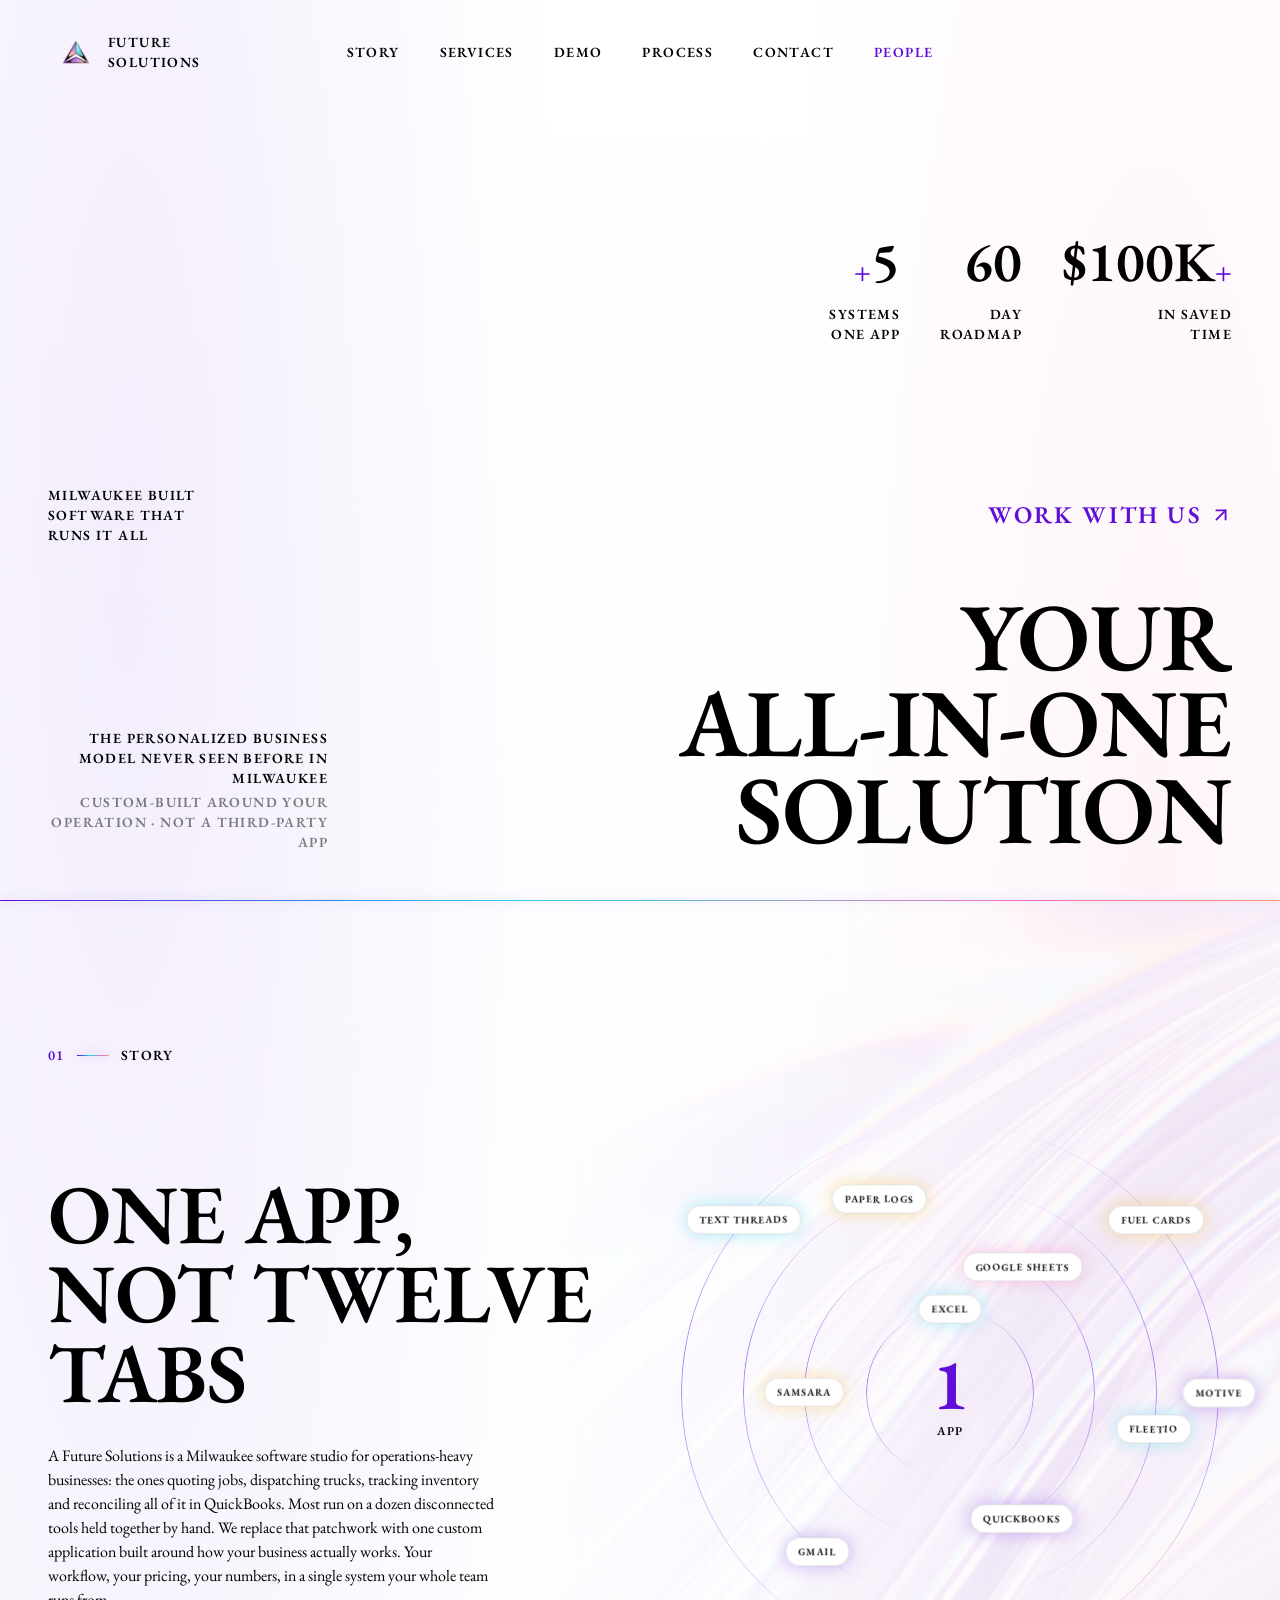
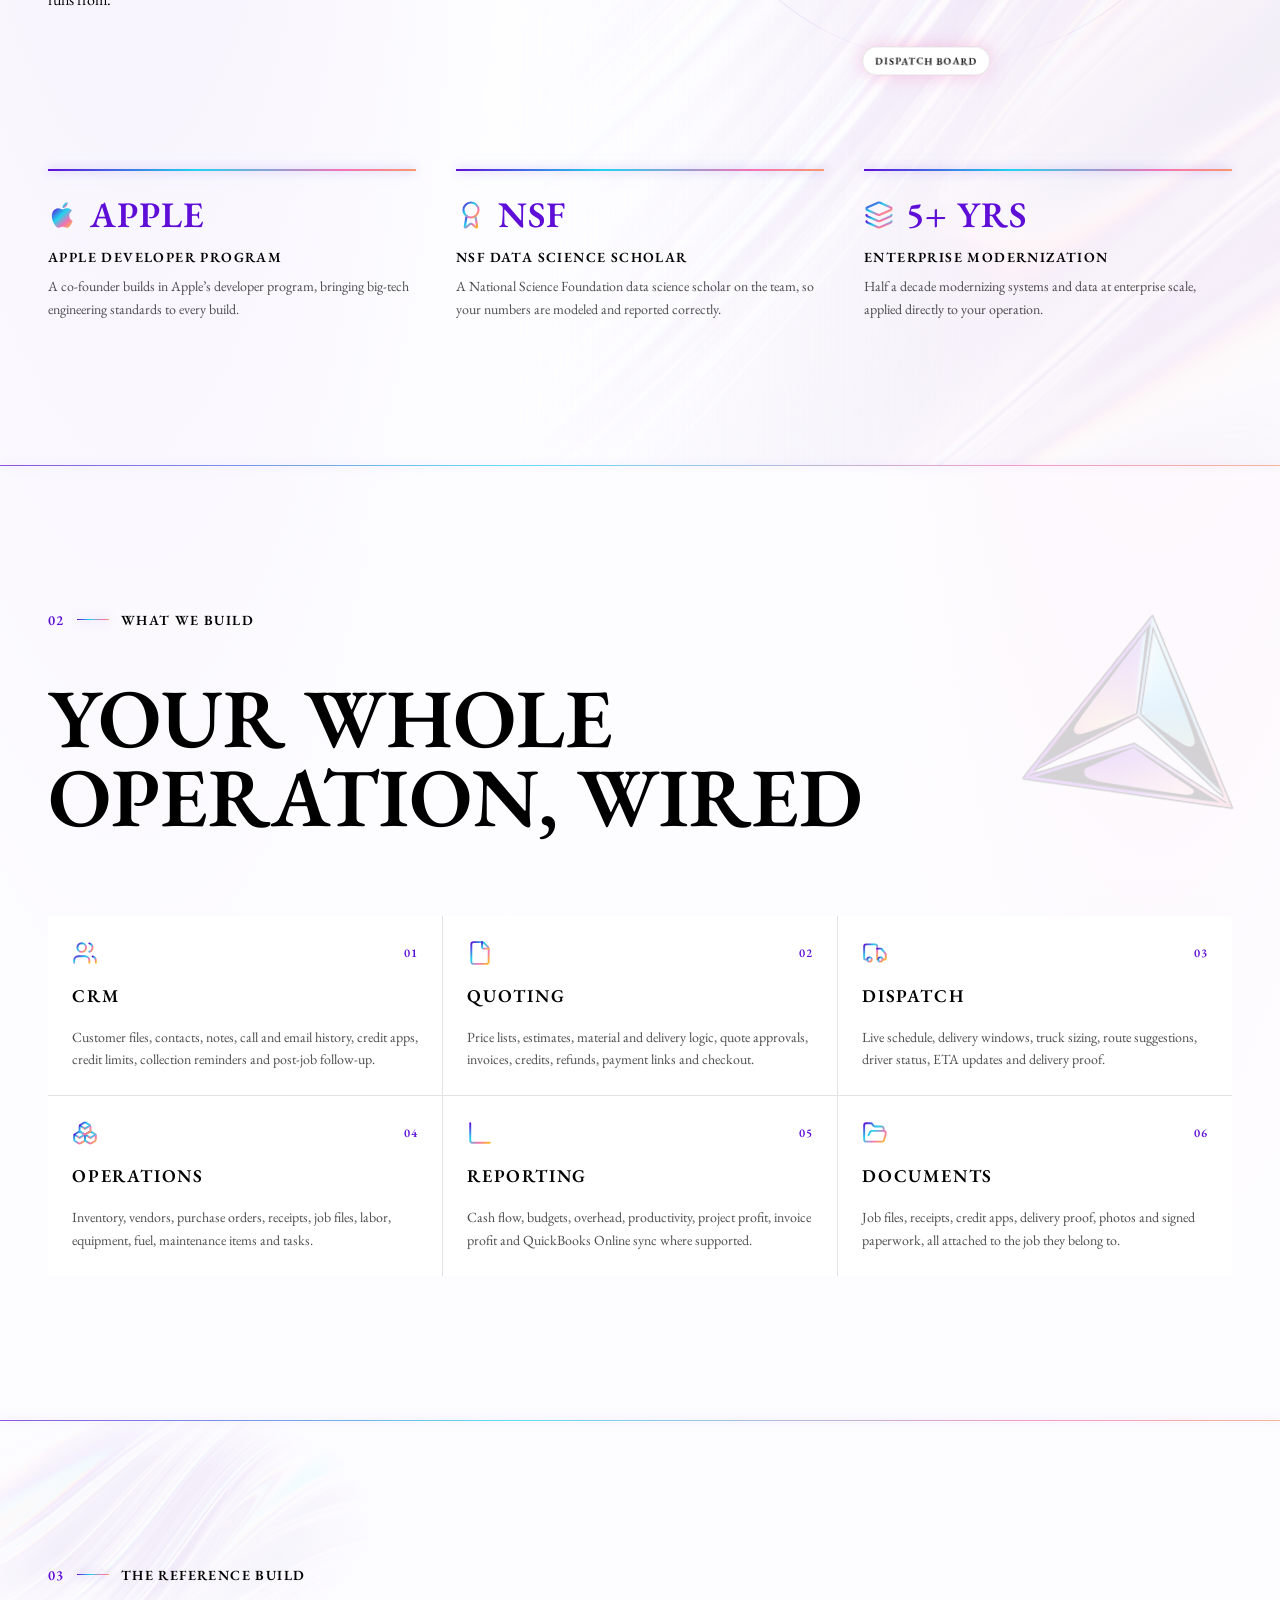
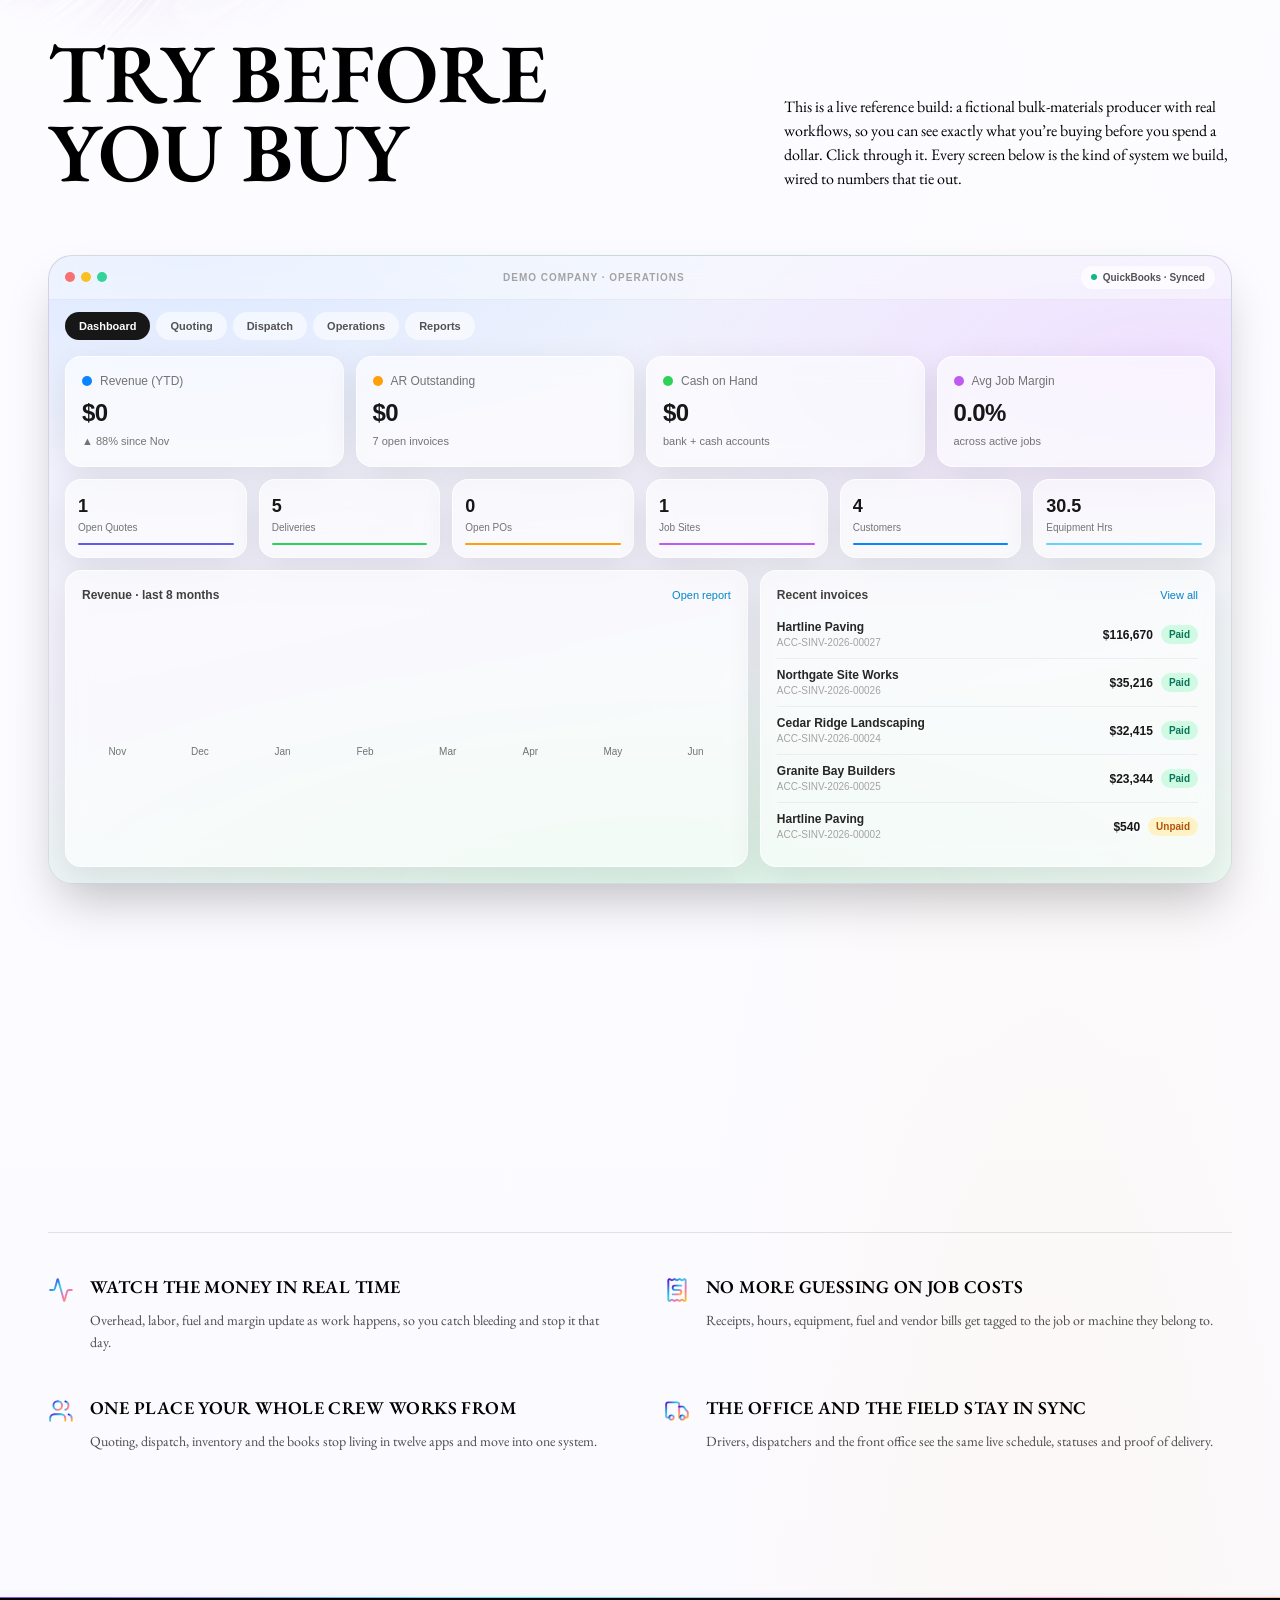
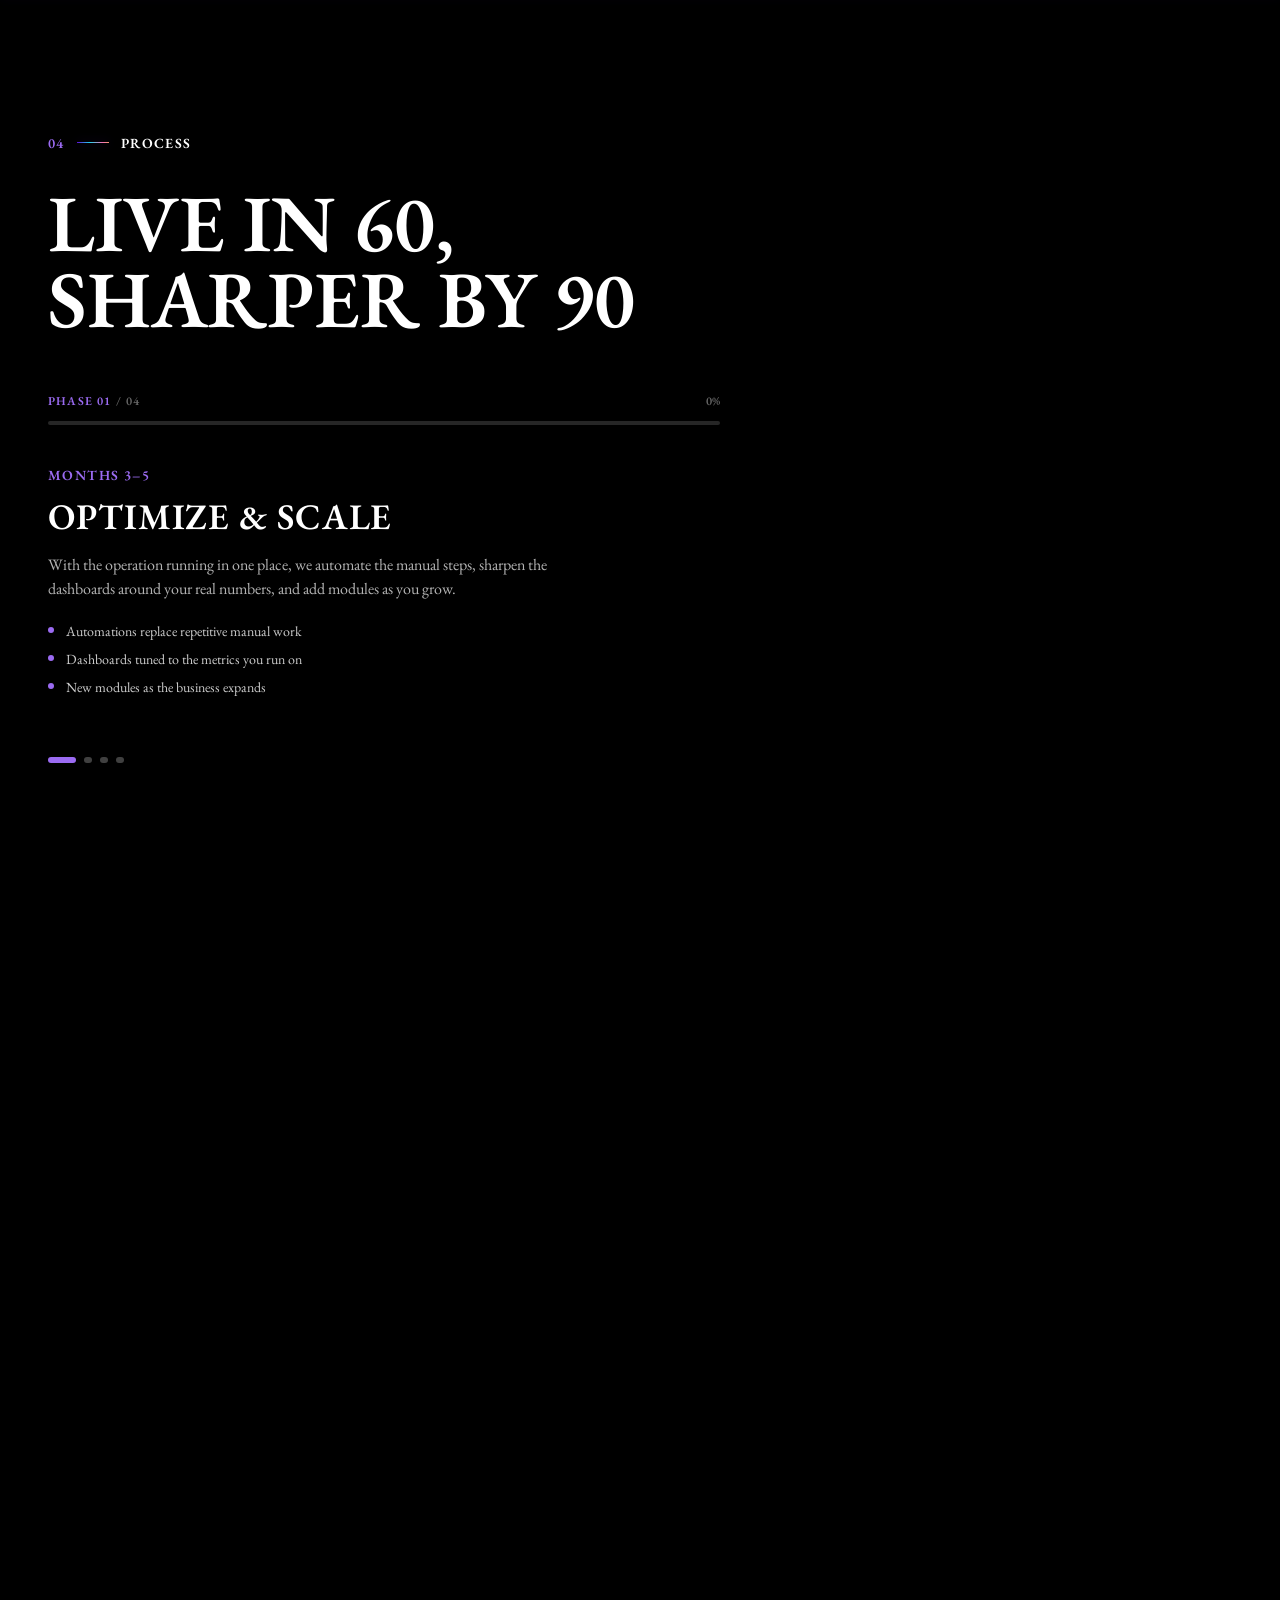
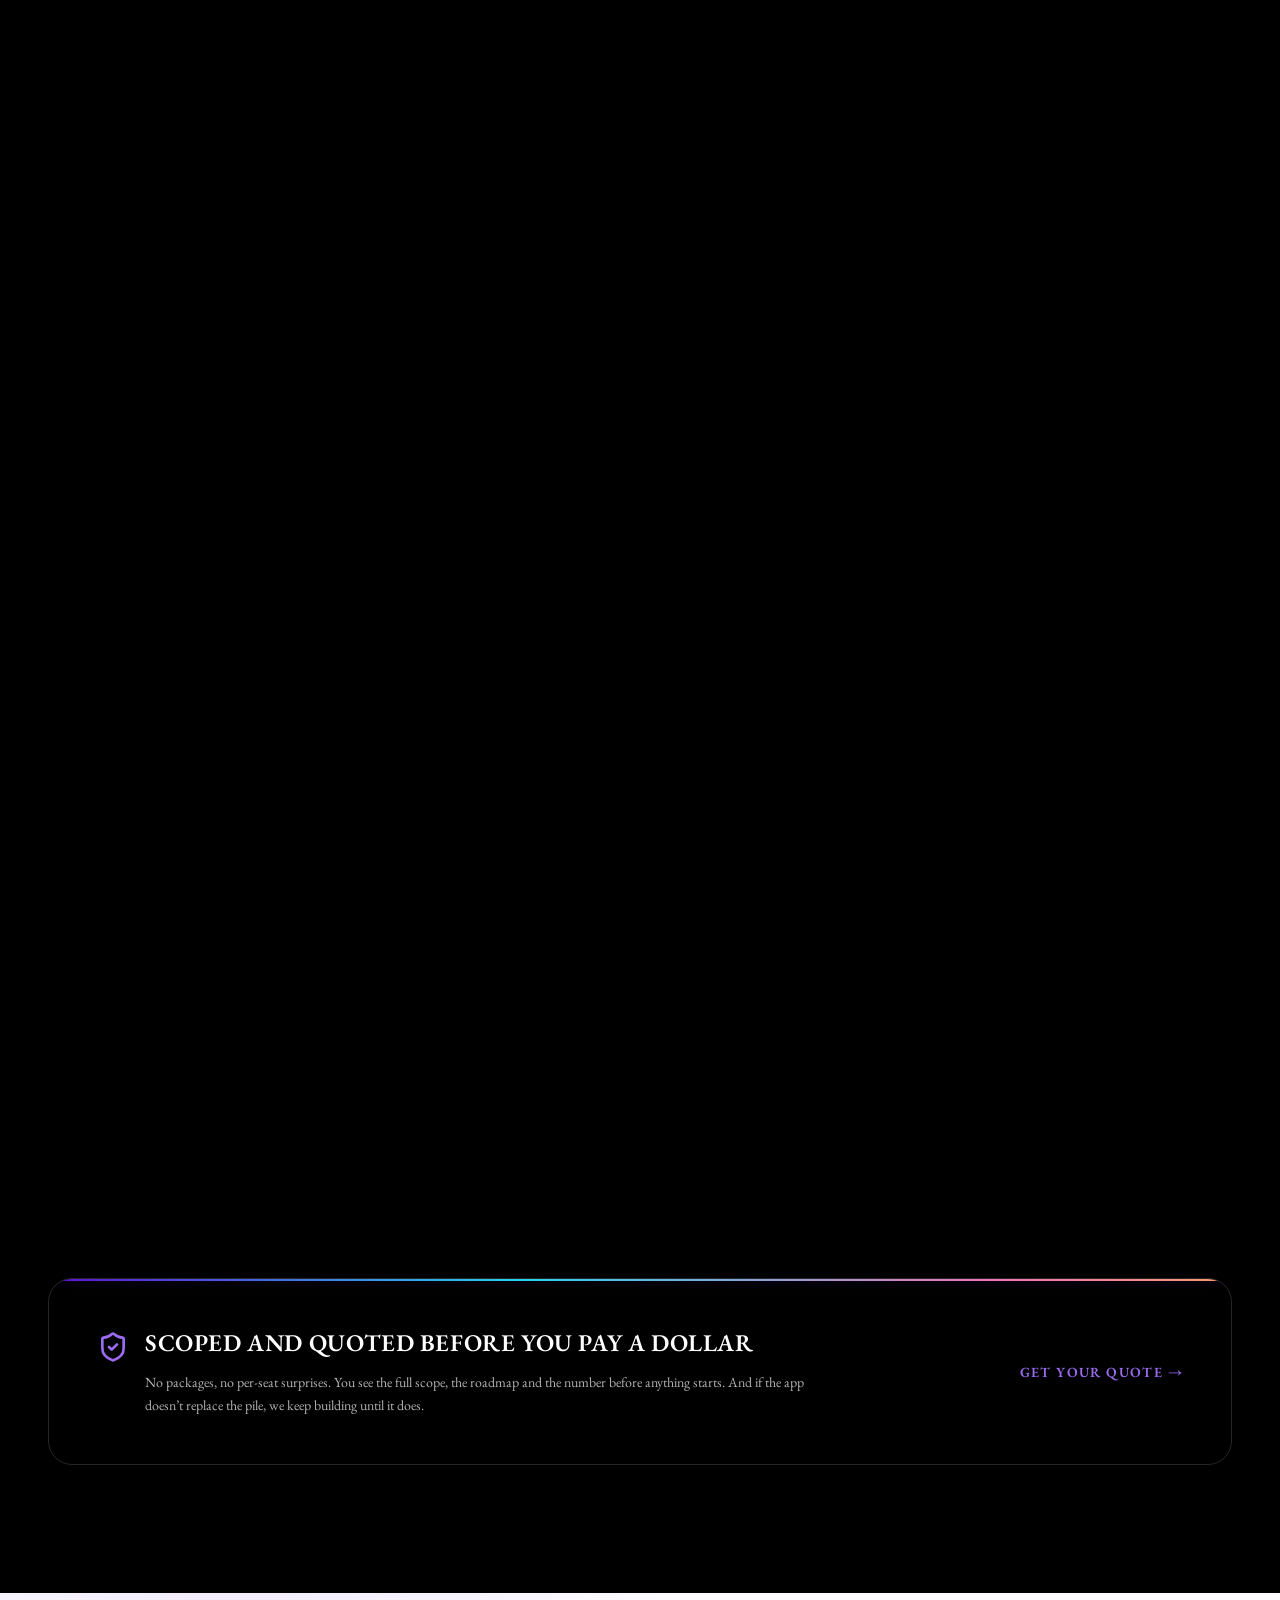
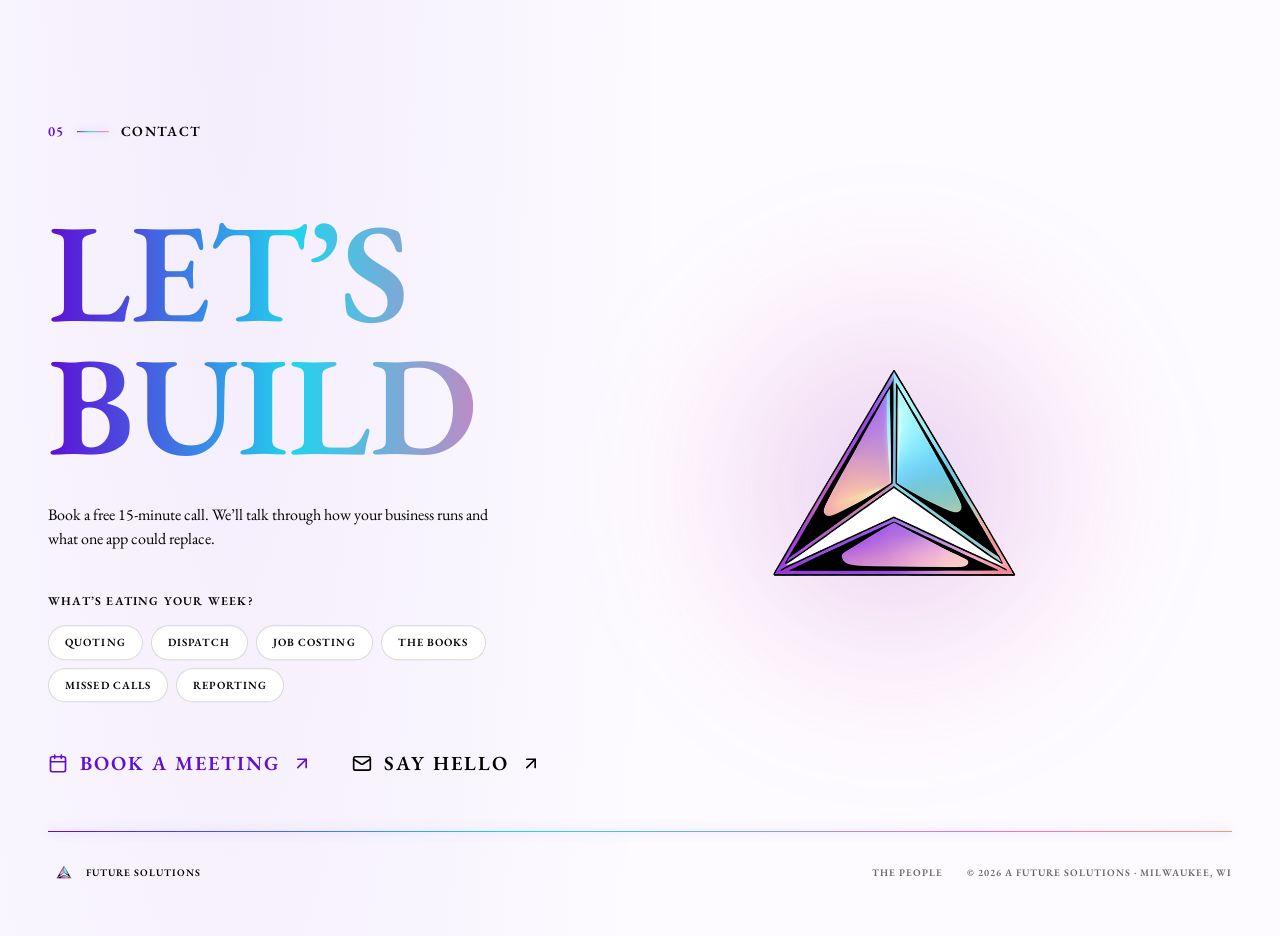
==== commit 66ab2592: "Process rings: move blend+filter to container so background drops (kills black box)" ====
--- a/index.html
+++ b/index.html
@@ -16,8 +16,8 @@
     <link rel="preconnect" href="https://fonts.googleapis.com" />
     <link rel="preconnect" href="https://fonts.gstatic.com" crossorigin />
     <link href="https://fonts.googleapis.com/css2?family=EB+Garamond:ital,wght@0,400;0,500;0,600;0,700;1,400&display=swap" rel="stylesheet" />
-    <script type="module" crossorigin src="/assets/index-CRM-iUBS.js"></script>
-    <link rel="stylesheet" crossorigin href="/assets/index-CB9qzSbV.css">
+    <script type="module" crossorigin src="/assets/index-BOkWdrk5.js"></script>
+    <link rel="stylesheet" crossorigin href="/assets/index-BcRiv7gm.css">
   </head>
   <body>
     <div id="root"></div>
--- a/assets/index-BcRiv7gm.css
+++ b/assets/index-BcRiv7gm.css
@@ -0,0 +1 @@
+*,:before,:after,::backdrop{--tw-border-spacing-x:0;--tw-border-spacing-y:0;--tw-translate-x:0;--tw-translate-y:0;--tw-rotate:0;--tw-skew-x:0;--tw-skew-y:0;--tw-scale-x:1;--tw-scale-y:1;--tw-pan-x: ;--tw-pan-y: ;--tw-pinch-zoom: ;--tw-scroll-snap-strictness:proximity;--tw-gradient-from-position: ;--tw-gradient-via-position: ;--tw-gradient-to-position: ;--tw-ordinal: ;--tw-slashed-zero: ;--tw-numeric-figure: ;--tw-numeric-spacing: ;--tw-numeric-fraction: ;--tw-ring-inset: ;--tw-ring-offset-width:0px;--tw-ring-offset-color:#fff;--tw-ring-color:#3b82f680;--tw-ring-offset-shadow:0 0 #0000;--tw-ring-shadow:0 0 #0000;--tw-shadow:0 0 #0000;--tw-shadow-colored:0 0 #0000;--tw-blur: ;--tw-brightness: ;--tw-contrast: ;--tw-grayscale: ;--tw-hue-rotate: ;--tw-invert: ;--tw-saturate: ;--tw-sepia: ;--tw-drop-shadow: ;--tw-backdrop-blur: ;--tw-backdrop-brightness: ;--tw-backdrop-contrast: ;--tw-backdrop-grayscale: ;--tw-backdrop-hue-rotate: ;--tw-backdrop-invert: ;--tw-backdrop-opacity: ;--tw-backdrop-saturate: ;--tw-backdrop-sepia: ;--tw-contain-size: ;--tw-contain-layout: ;--tw-contain-paint: ;--tw-contain-style: }*,:before,:after{box-sizing:border-box;border:0 solid #e5e7eb}:before,:after{--tw-content:""}html,:host{-webkit-text-size-adjust:100%;tab-size:4;font-feature-settings:normal;font-variation-settings:normal;-webkit-tap-highlight-color:transparent;font-family:ui-sans-serif,system-ui,sans-serif,Apple Color Emoji,Segoe UI Emoji,Segoe UI Symbol,Noto Color Emoji;line-height:1.5}body{line-height:inherit;margin:0}hr{height:0;color:inherit;border-top-width:1px}abbr:where([title]){-webkit-text-decoration:underline dotted;text-decoration:underline dotted}h1,h2,h3,h4,h5,h6{font-size:inherit;font-weight:inherit}a{color:inherit;-webkit-text-decoration:inherit;text-decoration:inherit}b,strong{font-weight:bolder}code,kbd,samp,pre{font-feature-settings:normal;font-variation-settings:normal;font-family:ui-monospace,SFMono-Regular,Menlo,Monaco,Consolas,Liberation Mono,Courier New,monospace;font-size:1em}small{font-size:80%}sub,sup{vertical-align:baseline;font-size:75%;line-height:0;position:relative}sub{bottom:-.25em}sup{top:-.5em}table{text-indent:0;border-color:inherit;border-collapse:collapse}button,input,optgroup,select,textarea{font-feature-settings:inherit;font-variation-settings:inherit;font-family:inherit;font-size:100%;font-weight:inherit;line-height:inherit;letter-spacing:inherit;color:inherit;margin:0;padding:0}button,select{text-transform:none}button,input:where([type=button]),input:where([type=reset]),input:where([type=submit]){-webkit-appearance:button;background-color:#0000;background-image:none}:-moz-focusring{outline:auto}:-moz-ui-invalid{box-shadow:none}progress{vertical-align:baseline}::-webkit-inner-spin-button{height:auto}::-webkit-outer-spin-button{height:auto}[type=search]{-webkit-appearance:textfield;outline-offset:-2px}::-webkit-search-decoration{-webkit-appearance:none}::-webkit-file-upload-button{-webkit-appearance:button;font:inherit}summary{display:list-item}blockquote,dl,dd,h1,h2,h3,h4,h5,h6,hr,figure,p,pre{margin:0}fieldset{margin:0;padding:0}legend{padding:0}ol,ul,menu{margin:0;padding:0;list-style:none}dialog{padding:0}textarea{resize:vertical}input::-moz-placeholder{opacity:1;color:#9ca3af}textarea::-moz-placeholder{opacity:1;color:#9ca3af}input::placeholder,textarea::placeholder{opacity:1;color:#9ca3af}button,[role=button]{cursor:pointer}:disabled{cursor:default}img,svg,video,canvas,audio,iframe,embed,object{vertical-align:middle;display:block}img,video{max-width:100%;height:auto}[hidden]:where(:not([hidden=until-found])){display:none}.container{width:100%}@media (width>=640px){.container{max-width:640px}}@media (width>=768px){.container{max-width:768px}}@media (width>=1024px){.container{max-width:1024px}}@media (width>=1280px){.container{max-width:1280px}}@media (width>=1536px){.container{max-width:1536px}}.pointer-events-none{pointer-events:none}.visible{visibility:visible}.static{position:static}.fixed{position:fixed}.absolute{position:absolute}.relative{position:relative}.sticky{position:sticky}.inset-0{inset:0}.inset-x-0{left:0;right:0}.inset-y-0{top:0;bottom:0}.-left-\[10vw\]{left:-10vw}.-right-\[7vw\]{right:-7vw}.-right-\[8vh\]{right:-8vh}.-top-\[6vh\]{top:-6vh}.bottom-0{bottom:0}.bottom-6{bottom:1.5rem}.bottom-\[16\%\]{bottom:16%}.left-0{left:0}.left-1\/2{left:50%}.right-0{right:0}.top-0{top:0}.top-1\/2{top:50%}.top-2{top:.5rem}.top-\[3vh\]{top:3vh}.z-0{z-index:0}.z-10{z-index:10}.z-50{z-index:50}.z-\[100\]{z-index:100}.z-\[200\]{z-index:200}.mx-auto{margin-left:auto;margin-right:auto}.mb-2{margin-bottom:.5rem}.mb-3{margin-bottom:.75rem}.mb-5{margin-bottom:1.25rem}.mb-6{margin-bottom:1.5rem}.mt-1{margin-top:.25rem}.mt-1\.5{margin-top:.375rem}.mt-10{margin-top:2.5rem}.mt-12{margin-top:3rem}.mt-14{margin-top:3.5rem}.mt-16{margin-top:4rem}.mt-2{margin-top:.5rem}.mt-3{margin-top:.75rem}.mt-4{margin-top:1rem}.mt-5{margin-top:1.25rem}.mt-6{margin-top:1.5rem}.mt-8{margin-top:2rem}.mt-auto{margin-top:auto}.block{display:block}.inline-block{display:inline-block}.flex{display:flex}.table{display:table}.grid{display:grid}.hidden{display:none}.aspect-square{aspect-ratio:1}.aspect-video{aspect-ratio:16/9}.h-0\.5{height:.125rem}.h-1{height:.25rem}.h-1\.5{height:.375rem}.h-12{height:3rem}.h-16{height:4rem}.h-2\.5{height:.625rem}.h-36{height:9rem}.h-7{height:1.75rem}.h-8{height:2rem}.h-9{height:2.25rem}.h-\[18px\]{height:18px}.h-\[26vh\]{height:26vh}.h-\[320vh\]{height:320vh}.h-\[38vh\]{height:38vh}.h-\[3px\]{height:3px}.h-\[40vh\]{height:40vh}.h-full{height:100%}.h-px{height:1px}.h-screen{height:100vh}.min-h-\[300px\]{min-height:300px}.min-h-screen{min-height:100vh}.w-1\.5{width:.375rem}.w-12{width:3rem}.w-16{width:4rem}.w-2\.5{width:.625rem}.w-2\/3{width:66.6667%}.w-24{width:6rem}.w-4{width:1rem}.w-40{width:10rem}.w-7{width:1.75rem}.w-8{width:2rem}.w-9{width:2.25rem}.w-\[18px\]{width:18px}.w-\[36vw\]{width:36vw}.w-\[38vh\]{width:38vh}.w-\[46vw\]{width:46vw}.w-\[86\%\]{width:86%}.w-auto{width:auto}.w-full{width:100%}.max-w-2xl{max-width:42rem}.max-w-\[130px\]{max-width:130px}.max-w-\[240px\]{max-width:240px}.max-w-\[460px\]{max-width:460px}.max-w-\[560px\]{max-width:560px}.max-w-lg{max-width:32rem}.max-w-md{max-width:28rem}.flex-1{flex:1}.shrink-0{flex-shrink:0}.grow{flex-grow:1}.origin-left{transform-origin:0}.-translate-x-1\/2{--tw-translate-x:-50%;transform:translate(var(--tw-translate-x), var(--tw-translate-y)) rotate(var(--tw-rotate)) skewX(var(--tw-skew-x)) skewY(var(--tw-skew-y)) scaleX(var(--tw-scale-x)) scaleY(var(--tw-scale-y))}.rotate-\[8deg\]{--tw-rotate:8deg;transform:translate(var(--tw-translate-x), var(--tw-translate-y)) rotate(var(--tw-rotate)) skewX(var(--tw-skew-x)) skewY(var(--tw-skew-y)) scaleX(var(--tw-scale-x)) scaleY(var(--tw-scale-y))}.scale-x-0{--tw-scale-x:0;transform:translate(var(--tw-translate-x), var(--tw-translate-y)) rotate(var(--tw-rotate)) skewX(var(--tw-skew-x)) skewY(var(--tw-skew-y)) scaleX(var(--tw-scale-x)) scaleY(var(--tw-scale-y))}.transform{transform:translate(var(--tw-translate-x), var(--tw-translate-y)) rotate(var(--tw-rotate)) skewX(var(--tw-skew-x)) skewY(var(--tw-skew-y)) scaleX(var(--tw-scale-x)) scaleY(var(--tw-scale-y))}.grid-cols-1{grid-template-columns:repeat(1,minmax(0,1fr))}.grid-cols-2{grid-template-columns:repeat(2,minmax(0,1fr))}.grid-cols-3{grid-template-columns:repeat(3,minmax(0,1fr))}.flex-col{flex-direction:column}.flex-wrap{flex-wrap:wrap}.items-start{align-items:flex-start}.items-end{align-items:flex-end}.items-center{align-items:center}.justify-end{justify-content:flex-end}.justify-center{justify-content:center}.justify-between{justify-content:space-between}.gap-1{gap:.25rem}.gap-1\.5{gap:.375rem}.gap-10{gap:2.5rem}.gap-12{gap:3rem}.gap-14{gap:3.5rem}.gap-2{gap:.5rem}.gap-3{gap:.75rem}.gap-4{gap:1rem}.gap-5{gap:1.25rem}.gap-6{gap:1.5rem}.gap-8{gap:2rem}.gap-px{gap:1px}.gap-x-10{-moz-column-gap:2.5rem;column-gap:2.5rem}.gap-x-12{-moz-column-gap:3rem;column-gap:3rem}.gap-y-10{row-gap:2.5rem}.divide-y>:not([hidden])~:not([hidden]){--tw-divide-y-reverse:0;border-top-width:calc(1px * calc(1 - var(--tw-divide-y-reverse)));border-bottom-width:calc(1px * var(--tw-divide-y-reverse))}.divide-black\/5>:not([hidden])~:not([hidden]){border-color:#0000000d}.overflow-hidden{overflow:hidden}.overflow-x-auto{overflow-x:auto}.whitespace-nowrap{white-space:nowrap}.whitespace-pre-line{white-space:pre-line}.rounded-2xl{border-radius:1rem}.rounded-3xl{border-radius:1.5rem}.rounded-full{border-radius:9999px}.rounded-xl{border-radius:.75rem}.rounded-t-md{border-top-left-radius:.375rem;border-top-right-radius:.375rem}.border{border-width:1px}.border-b{border-bottom-width:1px}.border-t{border-top-width:1px}.border-black{--tw-border-opacity:1;border-color:rgb(0 0 0/var(--tw-border-opacity,1))}.border-black\/10{border-color:#0000001a}.border-black\/15{border-color:#00000026}.border-black\/5{border-color:#0000000d}.border-white{--tw-border-opacity:1;border-color:rgb(255 255 255/var(--tw-border-opacity,1))}.border-white\/15{border-color:#ffffff26}.border-white\/75{border-color:#ffffffbf}.bg-amber-100{--tw-bg-opacity:1;background-color:rgb(254 243 199/var(--tw-bg-opacity,1))}.bg-amber-400{--tw-bg-opacity:1;background-color:rgb(251 191 36/var(--tw-bg-opacity,1))}.bg-black{--tw-bg-opacity:1;background-color:rgb(0 0 0/var(--tw-bg-opacity,1))}.bg-black\/10{background-color:#0000001a}.bg-black\/5{background-color:#0000000d}.bg-emerald-100{--tw-bg-opacity:1;background-color:rgb(209 250 229/var(--tw-bg-opacity,1))}.bg-emerald-400{--tw-bg-opacity:1;background-color:rgb(52 211 153/var(--tw-bg-opacity,1))}.bg-emerald-500{--tw-bg-opacity:1;background-color:rgb(16 185 129/var(--tw-bg-opacity,1))}.bg-neutral-900{--tw-bg-opacity:1;background-color:rgb(23 23 23/var(--tw-bg-opacity,1))}.bg-red-400{--tw-bg-opacity:1;background-color:rgb(248 113 113/var(--tw-bg-opacity,1))}.bg-sky-100{--tw-bg-opacity:1;background-color:rgb(224 242 254/var(--tw-bg-opacity,1))}.bg-white{--tw-bg-opacity:1;background-color:rgb(255 255 255/var(--tw-bg-opacity,1))}.bg-white\/15{background-color:#ffffff26}.bg-white\/40{background-color:#fff6}.bg-white\/60{background-color:#fff9}.bg-white\/70{background-color:#ffffffb3}.bg-cover{background-size:cover}.bg-center{background-position:50%}.object-contain{-o-object-fit:contain;object-fit:contain}.object-cover{-o-object-fit:cover;object-fit:cover}.object-right{-o-object-position:right;object-position:right}.p-3{padding:.75rem}.p-4{padding:1rem}.p-8{padding:2rem}.px-2{padding-left:.5rem;padding-right:.5rem}.px-2\.5{padding-left:.625rem;padding-right:.625rem}.px-3{padding-left:.75rem;padding-right:.75rem}.px-3\.5{padding-left:.875rem;padding-right:.875rem}.px-4{padding-left:1rem;padding-right:1rem}.px-5{padding-left:1.25rem;padding-right:1.25rem}.py-0\.5{padding-top:.125rem;padding-bottom:.125rem}.py-1{padding-top:.25rem;padding-bottom:.25rem}.py-1\.5{padding-top:.375rem;padding-bottom:.375rem}.py-14{padding-top:3.5rem;padding-bottom:3.5rem}.py-2{padding-top:.5rem;padding-bottom:.5rem}.py-2\.5{padding-top:.625rem;padding-bottom:.625rem}.py-24{padding-top:6rem;padding-bottom:6rem}.py-3{padding-top:.75rem;padding-bottom:.75rem}.py-8{padding-top:2rem;padding-bottom:2rem}.pb-24{padding-bottom:6rem}.pb-8{padding-bottom:2rem}.pt-10{padding-top:2.5rem}.pt-14{padding-top:3.5rem}.pt-24{padding-top:6rem}.pt-3{padding-top:.75rem}.pt-5{padding-top:1.25rem}.pt-6{padding-top:1.5rem}.text-left{text-align:left}.text-center{text-align:center}.text-right{text-align:right}.text-2xl{font-size:1.5rem;line-height:2rem}.text-3xl{font-size:1.875rem;line-height:2.25rem}.text-\[10px\]{font-size:10px}.text-\[11px\]{font-size:11px}.text-\[9px\]{font-size:9px}.text-base{font-size:1rem;line-height:1.5rem}.text-lg{font-size:1.125rem;line-height:1.75rem}.text-sm{font-size:.875rem;line-height:1.25rem}.text-xl{font-size:1.25rem;line-height:1.75rem}.text-xs{font-size:.75rem;line-height:1rem}.font-bold{font-weight:700}.font-medium{font-weight:500}.font-semibold{font-weight:600}.uppercase{text-transform:uppercase}.normal-case{text-transform:none}.tabular-nums{--tw-numeric-spacing:tabular-nums;font-variant-numeric:var(--tw-ordinal) var(--tw-slashed-zero) var(--tw-numeric-figure) var(--tw-numeric-spacing) var(--tw-numeric-fraction)}.leading-relaxed{line-height:1.625}.leading-tight{line-height:1.25}.tracking-\[0\.32em\]{letter-spacing:.32em}.tracking-normal{letter-spacing:0}.tracking-tight{letter-spacing:-.025em}.tracking-wide{letter-spacing:.025em}.tracking-wider{letter-spacing:.05em}.tracking-widest{letter-spacing:.1em}.text-amber-700{--tw-text-opacity:1;color:rgb(180 83 9/var(--tw-text-opacity,1))}.text-black{--tw-text-opacity:1;color:rgb(0 0 0/var(--tw-text-opacity,1))}.text-black\/50{color:#00000080}.text-black\/60{color:#0009}.text-black\/70{color:#000000b3}.text-emerald-600{--tw-text-opacity:1;color:rgb(5 150 105/var(--tw-text-opacity,1))}.text-emerald-700{--tw-text-opacity:1;color:rgb(4 120 87/var(--tw-text-opacity,1))}.text-neutral-400{--tw-text-opacity:1;color:rgb(163 163 163/var(--tw-text-opacity,1))}.text-neutral-500{--tw-text-opacity:1;color:rgb(115 115 115/var(--tw-text-opacity,1))}.text-neutral-600{--tw-text-opacity:1;color:rgb(82 82 82/var(--tw-text-opacity,1))}.text-neutral-700{--tw-text-opacity:1;color:rgb(64 64 64/var(--tw-text-opacity,1))}.text-neutral-800{--tw-text-opacity:1;color:rgb(38 38 38/var(--tw-text-opacity,1))}.text-neutral-900{--tw-text-opacity:1;color:rgb(23 23 23/var(--tw-text-opacity,1))}.text-sky-600{--tw-text-opacity:1;color:rgb(2 132 199/var(--tw-text-opacity,1))}.text-sky-700{--tw-text-opacity:1;color:rgb(3 105 161/var(--tw-text-opacity,1))}.text-white{--tw-text-opacity:1;color:rgb(255 255 255/var(--tw-text-opacity,1))}.text-white\/40{color:#fff6}.text-white\/70{color:#ffffffb3}.text-white\/80{color:#fffc}.opacity-20{opacity:.2}.opacity-30{opacity:.3}.opacity-50{opacity:.5}.opacity-70{opacity:.7}.opacity-\[0\.16\]{opacity:.16}.opacity-\[0\.35\]{opacity:.35}.mix-blend-multiply{mix-blend-mode:multiply}.mix-blend-screen{mix-blend-mode:screen}.mix-blend-difference{mix-blend-mode:difference}.shadow-2xl{--tw-shadow:0 25px 50px -12px #00000040;--tw-shadow-colored:0 25px 50px -12px var(--tw-shadow-color);box-shadow:var(--tw-ring-offset-shadow,0 0 #0000), var(--tw-ring-shadow,0 0 #0000), var(--tw-shadow)}.shadow-\[0_10px_34px_rgba\(0\,0\,0\,0\.09\)\]{--tw-shadow:0 10px 34px #00000017;--tw-shadow-colored:0 10px 34px var(--tw-shadow-color);box-shadow:var(--tw-ring-offset-shadow,0 0 #0000), var(--tw-ring-shadow,0 0 #0000), var(--tw-shadow)}.ring{--tw-ring-offset-shadow:var(--tw-ring-inset) 0 0 0 var(--tw-ring-offset-width) var(--tw-ring-offset-color);--tw-ring-shadow:var(--tw-ring-inset) 0 0 0 calc(3px + var(--tw-ring-offset-width)) var(--tw-ring-color);box-shadow:var(--tw-ring-offset-shadow), var(--tw-ring-shadow), var(--tw-shadow,0 0 #0000)}.blur{--tw-blur:blur(8px);filter:var(--tw-blur) var(--tw-brightness) var(--tw-contrast) var(--tw-grayscale) var(--tw-hue-rotate) var(--tw-invert) var(--tw-saturate) var(--tw-sepia) var(--tw-drop-shadow)}.blur-3xl{--tw-blur:blur(64px);filter:var(--tw-blur) var(--tw-brightness) var(--tw-contrast) var(--tw-grayscale) var(--tw-hue-rotate) var(--tw-invert) var(--tw-saturate) var(--tw-sepia) var(--tw-drop-shadow)}.invert{--tw-invert:invert(100%);filter:var(--tw-blur) var(--tw-brightness) var(--tw-contrast) var(--tw-grayscale) var(--tw-hue-rotate) var(--tw-invert) var(--tw-saturate) var(--tw-sepia) var(--tw-drop-shadow)}.filter{filter:var(--tw-blur) var(--tw-brightness) var(--tw-contrast) var(--tw-grayscale) var(--tw-hue-rotate) var(--tw-invert) var(--tw-saturate) var(--tw-sepia) var(--tw-drop-shadow)}.backdrop-blur-md{--tw-backdrop-blur:blur(12px);-webkit-backdrop-filter:var(--tw-backdrop-blur) var(--tw-backdrop-brightness) var(--tw-backdrop-contrast) var(--tw-backdrop-grayscale) var(--tw-backdrop-hue-rotate) var(--tw-backdrop-invert) var(--tw-backdrop-opacity) var(--tw-backdrop-saturate) var(--tw-backdrop-sepia);backdrop-filter:var(--tw-backdrop-blur) var(--tw-backdrop-brightness) var(--tw-backdrop-contrast) var(--tw-backdrop-grayscale) var(--tw-backdrop-hue-rotate) var(--tw-backdrop-invert) var(--tw-backdrop-opacity) var(--tw-backdrop-saturate) var(--tw-backdrop-sepia)}.transition{transition-property:color,background-color,border-color,text-decoration-color,fill,stroke,opacity,box-shadow,transform,filter,-webkit-backdrop-filter,backdrop-filter;transition-duration:.15s;transition-timing-function:cubic-bezier(.4,0,.2,1)}.transition-all{transition-property:all;transition-duration:.15s;transition-timing-function:cubic-bezier(.4,0,.2,1)}.transition-colors{transition-property:color,background-color,border-color,text-decoration-color,fill,stroke;transition-duration:.15s;transition-timing-function:cubic-bezier(.4,0,.2,1)}.transition-transform{transition-property:transform;transition-duration:.15s;transition-timing-function:cubic-bezier(.4,0,.2,1)}.duration-200{transition-duration:.2s}.duration-300{transition-duration:.3s}.ease-in-out{transition-timing-function:cubic-bezier(.4,0,.2,1)}.\[-webkit-mask-image\:radial-gradient\(circle\,\#000_45\%\,transparent_72\%\)\]{-webkit-mask-image:radial-gradient(circle,#000 45%,#0000 72%)}.\[-webkit-mask-image\:radial-gradient\(closest-side\,\#000_40\%\,transparent_80\%\)\]{-webkit-mask-image:radial-gradient(closest-side,#000 40%,#0000 80%)}.\[filter\:invert\(1\)_hue-rotate\(180deg\)_brightness\(0\.9\)_contrast\(1\.25\)\]{filter:invert()hue-rotate(180deg)brightness(.9)contrast(1.25)}.\[mask-image\:radial-gradient\(circle\,\#000_45\%\,transparent_72\%\)\]{-webkit-mask-image:radial-gradient(circle,#000 45%,#0000 72%);mask-image:radial-gradient(circle,#000 45%,#0000 72%)}.\[mask-image\:radial-gradient\(closest-side\,\#000_40\%\,transparent_80\%\)\]{-webkit-mask-image:radial-gradient(closest-side,#000 40%,#0000 80%);mask-image:radial-gradient(closest-side,#000 40%,#0000 80%)}html{scroll-behavior:smooth}:root{--accent:#5e0ed7;--accent-soft:#9b6bf2;--holo-1:#5e0ed7;--holo-2:#22d3ee;--holo-3:#f472b6;--holo-4:#fbbf24;--holo-5:#a78bfa}html,body{margin:0;padding:0;overflow-x:clip}body{background:radial-gradient(55% 40% at 10% 6%,#5e0ed712,#0000 62%),radial-gradient(48% 38% at 90% 10%,#f472b612,#0000 62%),radial-gradient(50% 42% at 82% 62%,#fbbf240f,#0000 62%),radial-gradient(55% 45% at 18% 90%,#5e0ed70f,#0000 62%),linear-gradient(#fff 0%,#fbfaff 55%,#fdfbff 100%)}@keyframes neon-drift{0%{background-position:0%}to{background-position:200%}}.neon-bar{background:linear-gradient(90deg, var(--holo-1), var(--holo-2), var(--holo-3), var(--holo-4), var(--holo-5), var(--holo-1));background-size:200% 100%;animation:9s linear infinite neon-drift;box-shadow:0 0 10px #5e0ed759,0 0 22px #22d3ee26}@media (prefers-reduced-motion:reduce){.neon-bar{animation:none}}.cv-auto{content-visibility:auto;contain-intrinsic-size:auto 900px}.neon-text{background:linear-gradient(90deg, var(--holo-1), var(--holo-2), var(--holo-3), var(--holo-5), var(--holo-1));color:#0000;-webkit-text-fill-color:transparent;background-size:200% 100%;-webkit-background-clip:text;background-clip:text;animation:10s linear infinite neon-drift}@media (prefers-reduced-motion:reduce){.neon-text{animation:none}}@keyframes orbit-cw{0%{transform:rotate(0)}to{transform:rotate(360deg)}}@keyframes orbit-ccw{0%{transform:rotate(0)}to{transform:rotate(-360deg)}}.orbit-border{-webkit-mask-composite:xor;-webkit-mask-composite:xor;background:linear-gradient(#9b6bf200 0%,#9b6bf2e6 43%,#9b6bf200 100%);border-radius:9999px;padding:1px;-webkit-mask-image:linear-gradient(#fff 0 0),linear-gradient(#fff 0 0);mask-image:linear-gradient(#fff 0 0),linear-gradient(#fff 0 0);-webkit-mask-position:0 0,0 0;mask-position:0 0,0 0;-webkit-mask-size:auto,auto;mask-size:auto,auto;-webkit-mask-repeat:repeat,repeat;mask-repeat:repeat,repeat;-webkit-mask-clip:content-box,border-box;mask-clip:content-box,border-box;-webkit-mask-origin:content-box,border-box;mask-origin:content-box,border-box;-webkit-mask-composite:xor;mask-composite:exclude;-webkit-mask-source-type:auto,auto;mask-mode:match-source,match-source}@media (prefers-reduced-motion:reduce){[style*=orbit-cw],[style*=orbit-ccw]{animation:none!important}}.last\:border-0:last-child{border-width:0}.hover\:-translate-y-1:hover{--tw-translate-y:-.25rem;transform:translate(var(--tw-translate-x), var(--tw-translate-y)) rotate(var(--tw-rotate)) skewX(var(--tw-skew-x)) skewY(var(--tw-skew-y)) scaleX(var(--tw-scale-x)) scaleY(var(--tw-scale-y))}.hover\:bg-black\/5:hover{background-color:#0000000d}.hover\:bg-white:hover{--tw-bg-opacity:1;background-color:rgb(255 255 255/var(--tw-bg-opacity,1))}.hover\:text-black:hover{--tw-text-opacity:1;color:rgb(0 0 0/var(--tw-text-opacity,1))}.group:hover .group-hover\:scale-110{--tw-scale-x:1.1;--tw-scale-y:1.1;transform:translate(var(--tw-translate-x), var(--tw-translate-y)) rotate(var(--tw-rotate)) skewX(var(--tw-skew-x)) skewY(var(--tw-skew-y)) scaleX(var(--tw-scale-x)) scaleY(var(--tw-scale-y))}.group:hover .group-hover\:scale-x-100{--tw-scale-x:1;transform:translate(var(--tw-translate-x), var(--tw-translate-y)) rotate(var(--tw-rotate)) skewX(var(--tw-skew-x)) skewY(var(--tw-skew-y)) scaleX(var(--tw-scale-x)) scaleY(var(--tw-scale-y))}@media (width>=640px){.sm\:-right-\[6vh\]{right:-6vh}.sm\:top-\[6vh\]{top:6vh}.sm\:table-cell{display:table-cell}.sm\:h-14{height:3.5rem}.sm\:h-\[22px\]{height:22px}.sm\:h-\[30vh\]{height:30vh}.sm\:h-\[52vh\]{height:52vh}.sm\:w-14{width:3.5rem}.sm\:w-\[180px\]{width:180px}.sm\:w-\[22px\]{width:22px}.sm\:w-full{width:100%}.sm\:max-w-\[160px\]{max-width:160px}.sm\:max-w-none{max-width:none}.sm\:grid-cols-2{grid-template-columns:repeat(2,minmax(0,1fr))}.sm\:grid-cols-3{grid-template-columns:repeat(3,minmax(0,1fr))}.sm\:flex-row{flex-direction:row}.sm\:items-center{align-items:center}.sm\:justify-between{justify-content:space-between}.sm\:gap-10{gap:2.5rem}.sm\:gap-4{gap:1rem}.sm\:gap-8{gap:2rem}.sm\:p-6{padding:1.5rem}.sm\:px-8{padding-left:2rem;padding-right:2rem}.sm\:text-2xl{font-size:1.5rem;line-height:2rem}.sm\:text-4xl{font-size:2.25rem;line-height:2.5rem}.sm\:text-\[10px\]{font-size:10px}.sm\:text-base{font-size:1rem;line-height:1.5rem}.sm\:text-lg{font-size:1.125rem;line-height:1.75rem}.sm\:text-sm{font-size:.875rem;line-height:1.25rem}.sm\:text-xl{font-size:1.25rem;line-height:1.75rem}.sm\:text-xs{font-size:.75rem;line-height:1rem}.sm\:opacity-90{opacity:.9}}@media (width>=768px){.md\:mr-\[6vw\]{margin-right:6vw}.md\:mt-10{margin-top:2.5rem}.md\:mt-12{margin-top:3rem}.md\:mt-14{margin-top:3.5rem}.md\:mt-16{margin-top:4rem}.md\:mt-20{margin-top:5rem}.md\:mt-24{margin-top:6rem}.md\:mt-8{margin-top:2rem}.md\:block{display:block}.md\:flex{display:flex}.md\:hidden{display:none}.md\:h-\[52vh\]{height:52vh}.md\:h-\[58vh\]{height:58vh}.md\:min-h-\[260px\]{min-height:260px}.md\:w-1\/2{width:50%}.md\:w-\[280px\]{width:280px}.md\:w-\[52vh\]{width:52vh}.md\:max-w-xs{max-width:20rem}.md\:grid-cols-2{grid-template-columns:repeat(2,minmax(0,1fr))}.md\:flex-row{flex-direction:row}.md\:items-end{align-items:flex-end}.md\:items-center{align-items:center}.md\:justify-between{justify-content:space-between}.md\:gap-10{gap:2.5rem}.md\:gap-12{gap:3rem}.md\:p-12{padding:3rem}.md\:px-12{padding-left:3rem;padding-right:3rem}.md\:py-0{padding-top:0;padding-bottom:0}.md\:py-16{padding-top:4rem;padding-bottom:4rem}.md\:py-36{padding-top:9rem;padding-bottom:9rem}.md\:pb-12{padding-bottom:3rem}.md\:pb-32{padding-bottom:8rem}.md\:pt-20{padding-top:5rem}.md\:pt-32{padding-top:8rem}.md\:pt-6{padding-top:1.5rem}.md\:text-right{text-align:right}.md\:text-2xl{font-size:1.5rem;line-height:2rem}.md\:text-sm{font-size:.875rem;line-height:1.25rem}}@media (width>=1024px){.lg\:block{display:block}.lg\:grid-cols-2{grid-template-columns:repeat(2,minmax(0,1fr))}.lg\:grid-cols-3{grid-template-columns:repeat(3,minmax(0,1fr))}.lg\:grid-cols-4{grid-template-columns:repeat(4,minmax(0,1fr))}.lg\:grid-cols-6{grid-template-columns:repeat(6,minmax(0,1fr))}.lg\:grid-cols-\[3fr_2fr\]{grid-template-columns:3fr 2fr}}
